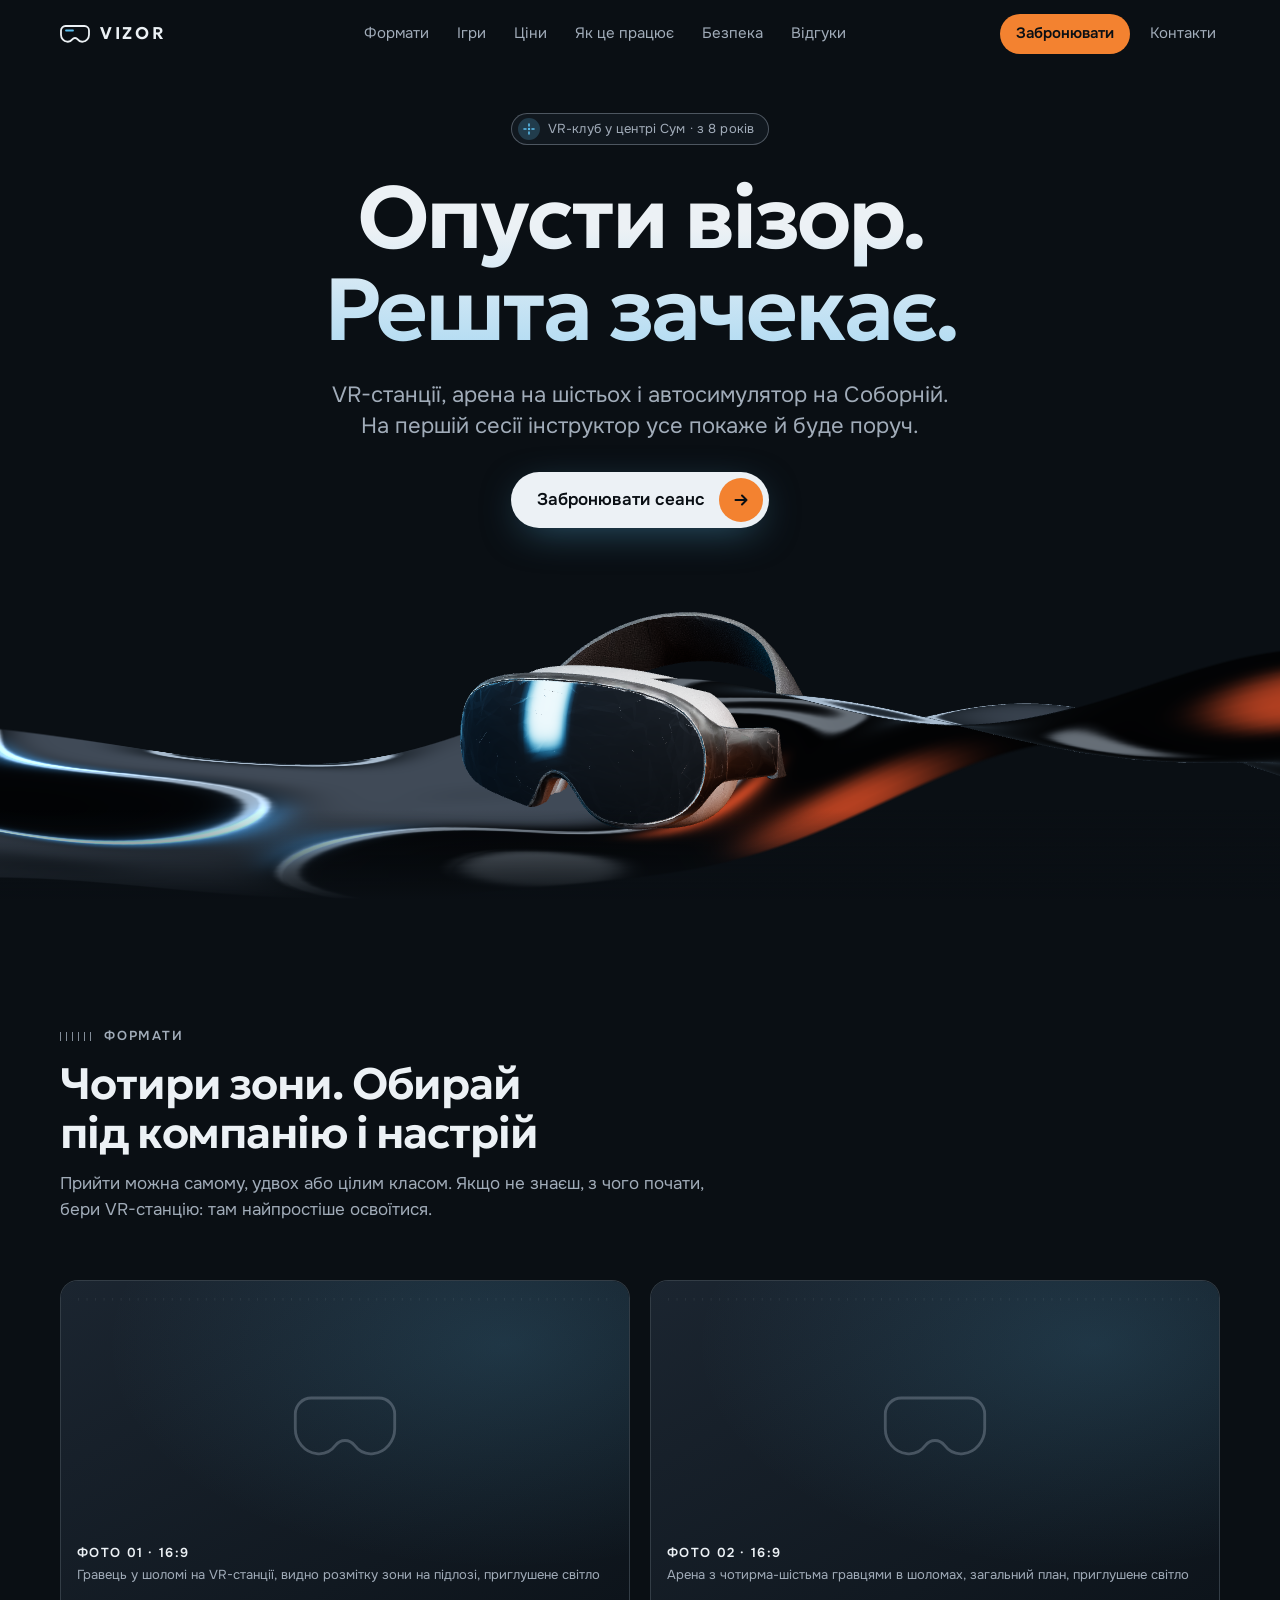
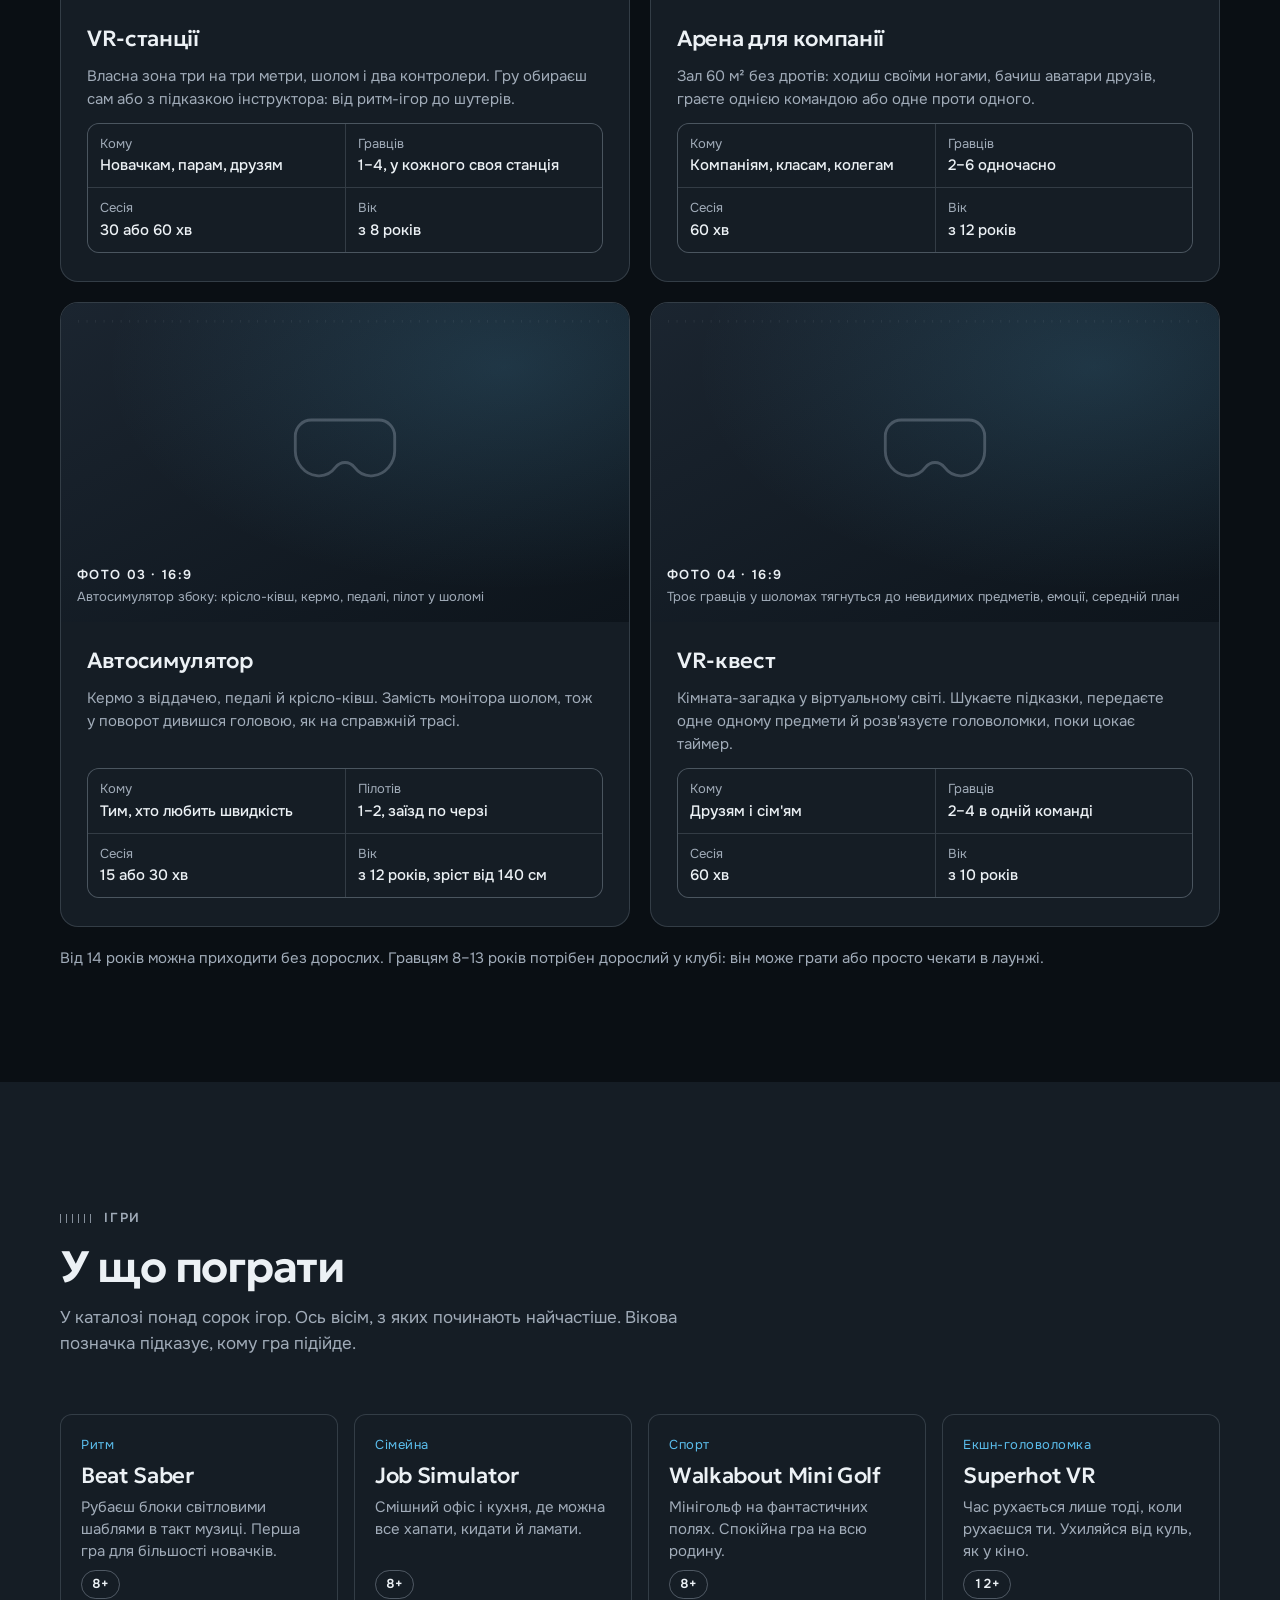
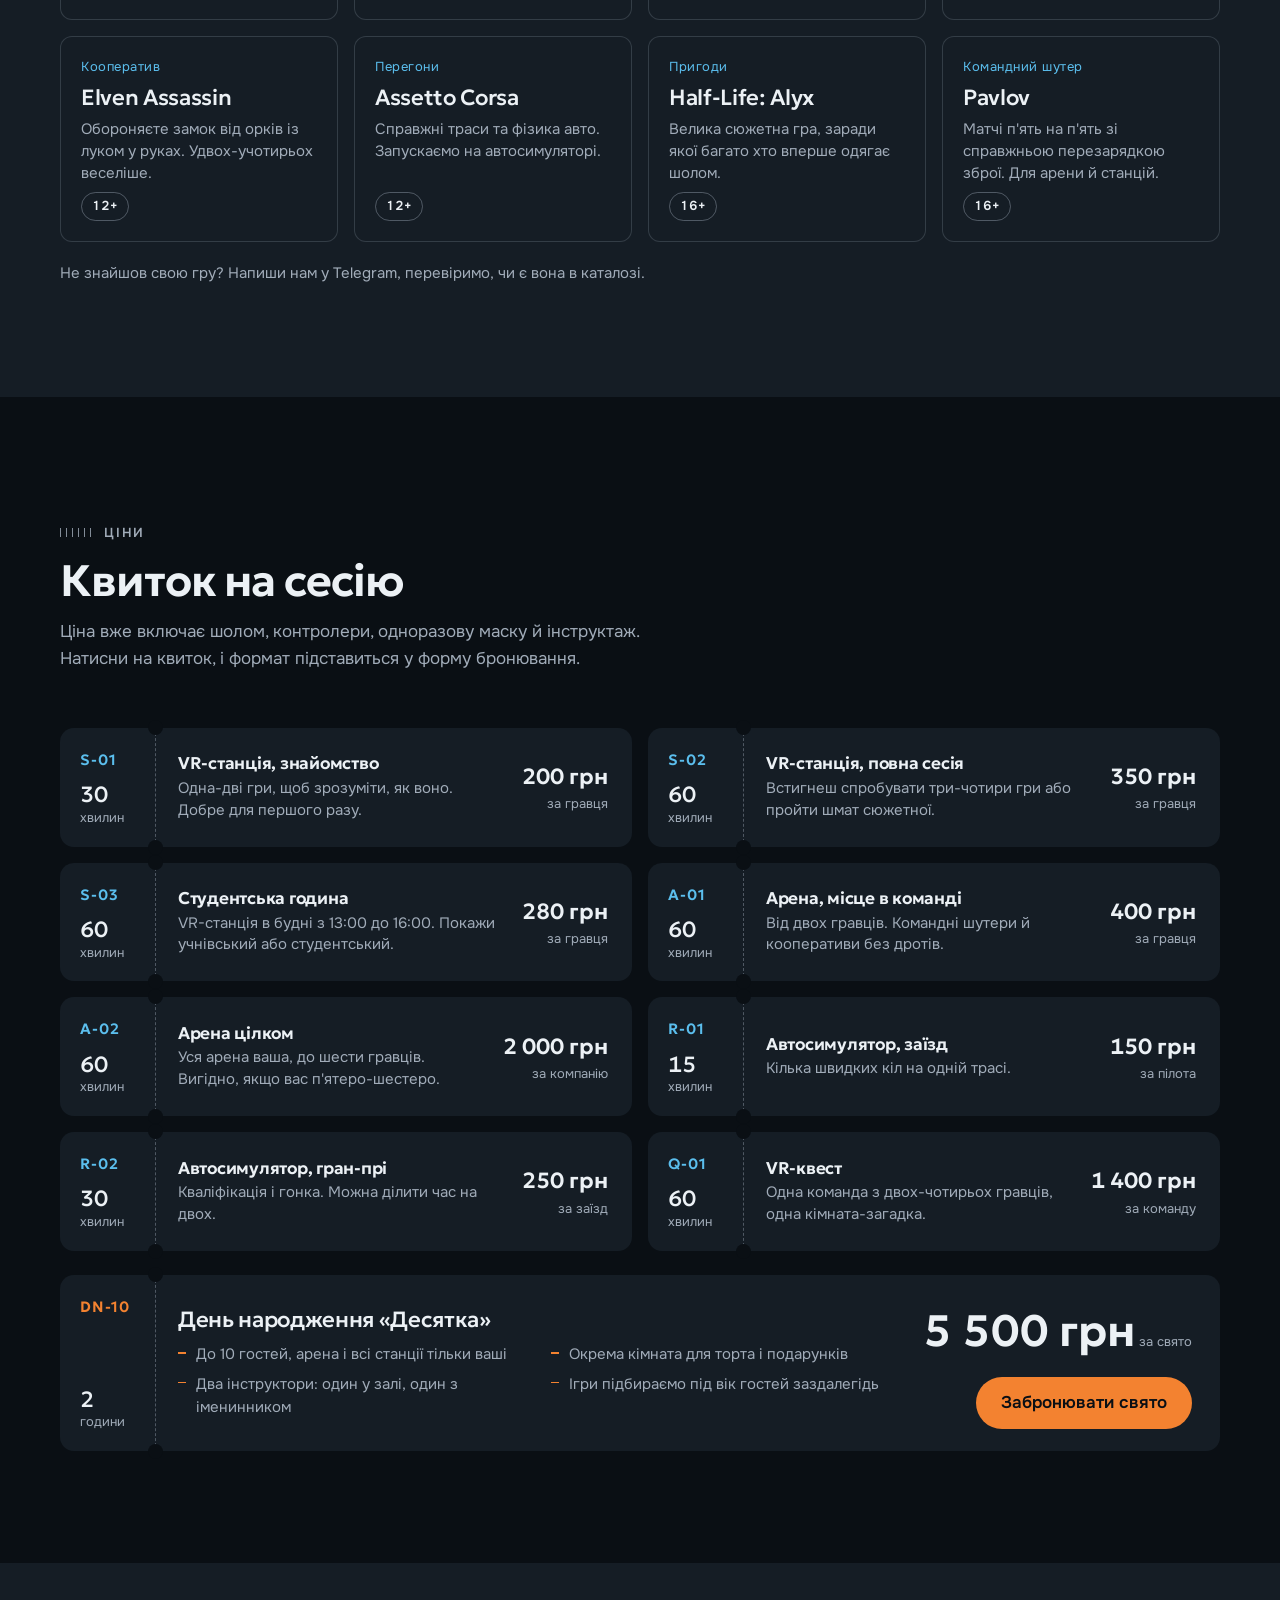
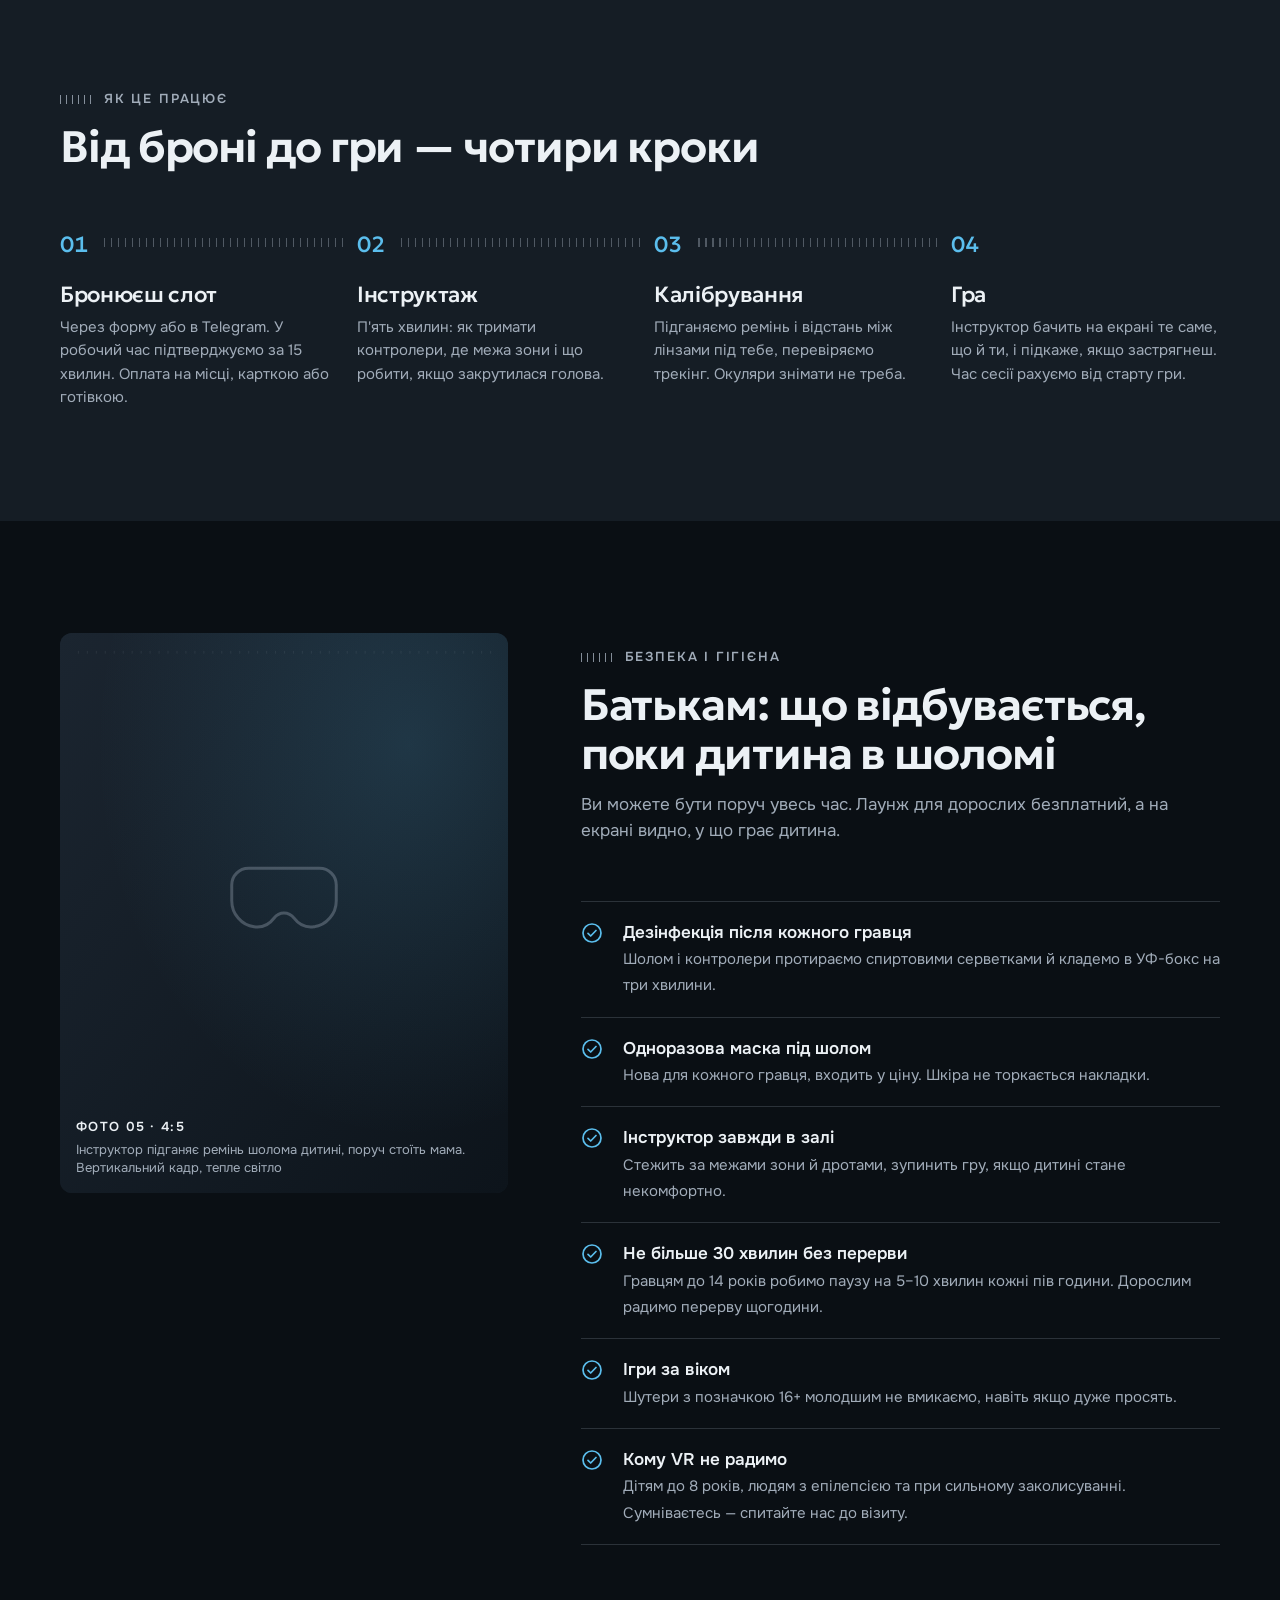
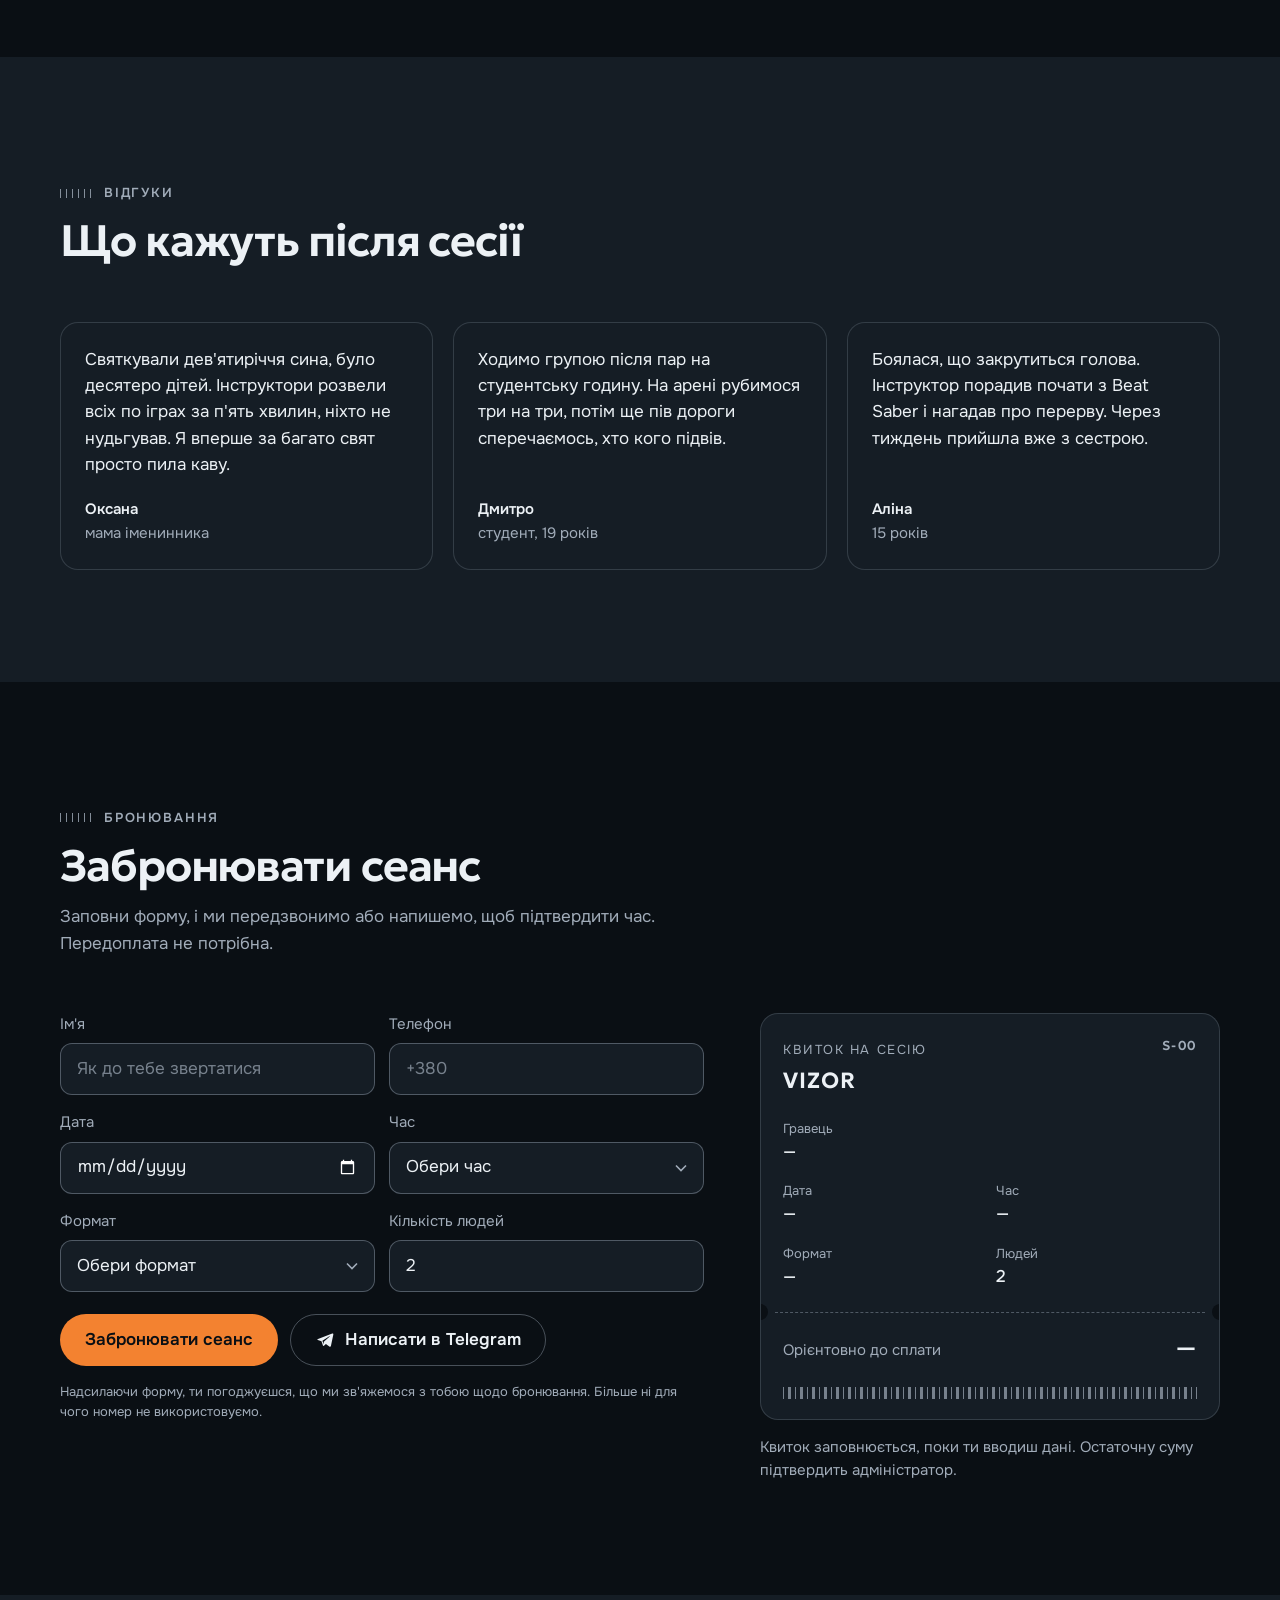
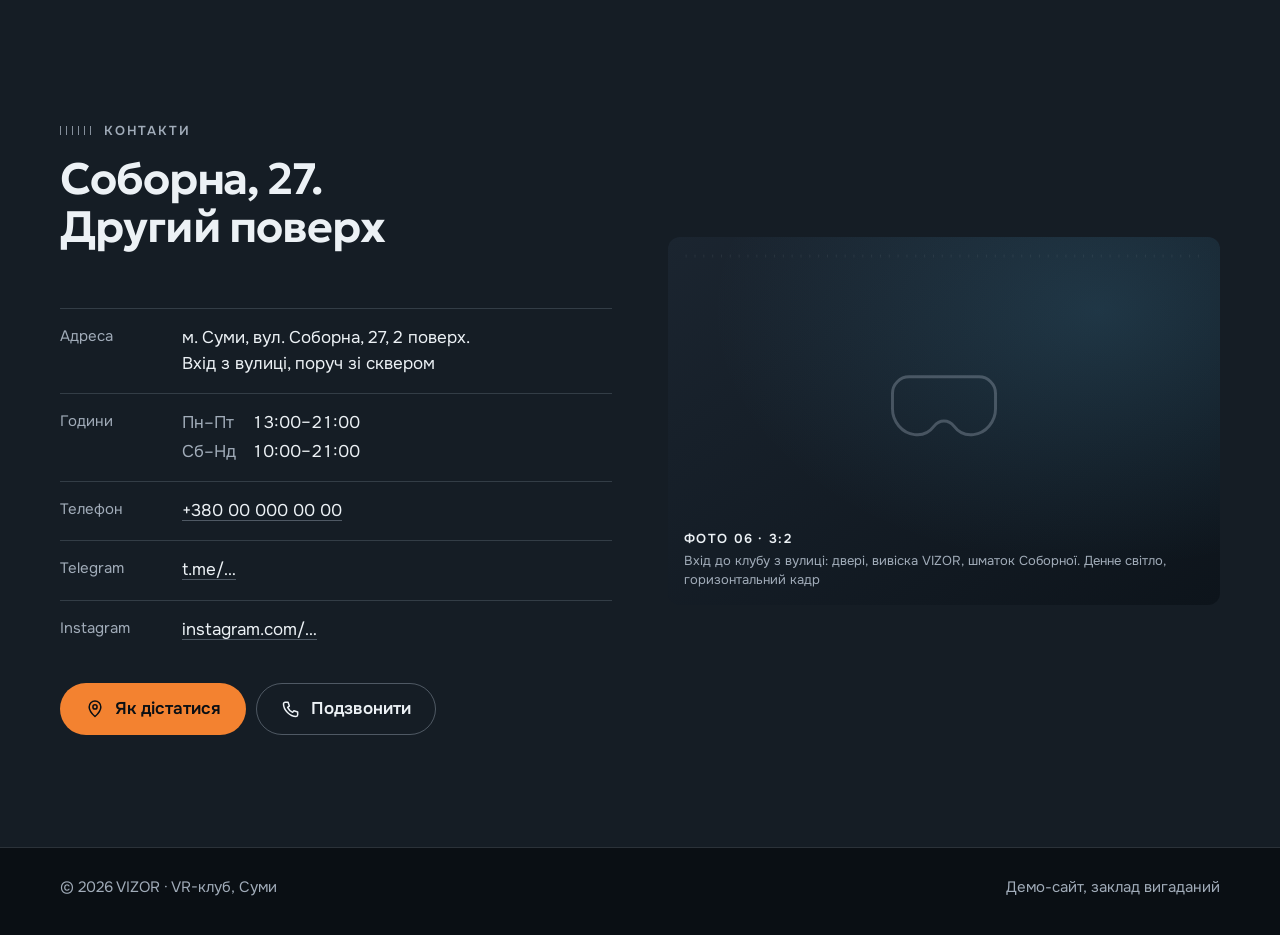
==== index.html @ 3830674b "Add VIZOR VR club demo site with 3D hero scene Single-page immersive site: three.js hero (helmet GLB" ====
<!doctype html>
<html lang="uk">
<head>
<meta charset="utf-8">
<meta name="viewport" content="width=device-width, initial-scale=1">
<title>VIZOR — VR-клуб у центрі Сум | Забронювати сеанс</title>
<meta name="description" content="VR-клуб VIZOR на Соборній у Сумах: VR-станції, арена на шістьох, автосимулятор і квест. Від 200 грн за сесію, інструктор поруч. Бронюйте онлайн або в Telegram.">
<meta name="theme-color" content="#0A0F14">
<!-- [уточнити] Після публікації замініть https://example.com/ на справжню адресу сайту (тут і в JSON-LD нижче) -->
<link rel="canonical" href="https://example.com/">
<meta property="og:type" content="website">
<meta property="og:locale" content="uk_UA">
<meta property="og:site_name" content="VIZOR">
<meta property="og:title" content="VIZOR — VR-клуб у центрі Сум">
<meta property="og:description" content="VR-станції, арена на шістьох, автосимулятор і квест. Перша сесія — з інструктором.">
<meta property="og:url" content="https://example.com/">
<meta property="og:image" content="https://example.com/assets/img/og-cover.jpg">
<meta property="og:image:width" content="1200">
<meta property="og:image:height" content="630">
<meta name="twitter:card" content="summary_large_image">
<link rel="icon" href="assets/img/favicon.svg" type="image/svg+xml">
<link rel="icon" href="assets/img/favicon-32.png" sizes="32x32" type="image/png">
<link rel="apple-touch-icon" href="assets/img/apple-touch-icon.png">

<link rel="preconnect" href="https://fonts.googleapis.com">
<link rel="preconnect" href="https://fonts.gstatic.com" crossorigin>
<link href="https://fonts.googleapis.com/css2?family=Geologica:wght@500;600&family=Onest:wght@400;500;600&display=swap" rel="stylesheet">
<link rel="preload" as="image" href="assets/img/helmet-poster.webp" type="image/webp" fetchpriority="high">
<link rel="stylesheet" href="styles.css">

<!-- three.js лежить локально в assets/vendor, CDN не потрібен -->
<script type="importmap">
{
  "imports": {
    "three": "./assets/vendor/three/build/three.module.min.js",
    "three/addons/": "./assets/vendor/three/addons/"
  }
}
</script>
<script>document.documentElement.classList.add('js');</script>

<script type="application/ld+json">
{
  "@context": "https://schema.org",
  "@type": "EntertainmentBusiness",
  "name": "VIZOR",
  "description": "VR-клуб у центрі Сум: VR-станції, арена, автосимулятор і квест.",
  "url": "https://example.com/",
  "image": "https://example.com/assets/img/og-cover.jpg",
  "telephone": "+380000000000",
  "priceRange": "150–5500 грн",
  "currenciesAccepted": "UAH",
  "address": {
    "@type": "PostalAddress",
    "streetAddress": "вул. Соборна, 27, 2 поверх",
    "addressLocality": "Суми",
    "addressRegion": "Сумська область",
    "postalCode": "40000",
    "addressCountry": "UA"
  },
  "openingHoursSpecification": [
    { "@type": "OpeningHoursSpecification", "dayOfWeek": ["Monday", "Tuesday", "Wednesday", "Thursday", "Friday"], "opens": "13:00", "closes": "21:00" },
    { "@type": "OpeningHoursSpecification", "dayOfWeek": ["Saturday", "Sunday"], "opens": "10:00", "closes": "21:00" }
  ],
  "sameAs": ["https://t.me/", "https://instagram.com/"]
}
</script>
</head>
<body>
<a class="skip" href="#main">До змісту</a>

<header class="nav" id="nav">
  <div class="wrap nav__in">
    <a class="logo" href="#top" aria-label="VIZOR — на початок сторінки">
      <svg viewBox="0 0 30 18" fill="none" aria-hidden="true"><path d="M5.5 1h19A4.5 4.5 0 0 1 29 5.5v4.2c0 3.5-2.6 6.6-6 7-2.3.3-4.1-.7-5.3-2.3-.7-.9-1.5-1.4-2.7-1.4s-2 .5-2.7 1.4c-1.2 1.6-3 2.6-5.3 2.3-3.4-.4-6-3.5-6-7V5.5A4.5 4.5 0 0 1 5.5 1Z" stroke="currentColor" stroke-width="1.8"/><path d="M6 5.5h7" stroke="#5BBEED" stroke-width="1.8" stroke-linecap="round"/></svg>
      VIZOR
    </a>
    <nav class="nav__links" id="nav-links" aria-label="Основна навігація">
      <a href="#formats">Формати</a>
      <a href="#games">Ігри</a>
      <a href="#prices">Ціни</a>
      <a href="#how">Як це працює</a>
      <a href="#safety">Безпека</a>
      <a href="#reviews">Відгуки</a>
      <a href="#contacts" class="only-mobile">Контакти</a>
    </nav>
    <div class="nav__right">
      <a class="nav__cta" href="#booking">Забронювати</a>
      <a class="nav__contact" href="#contacts">Контакти</a>
      <button class="nav__toggle" type="button" aria-expanded="false" aria-controls="nav-links" aria-label="Відкрити меню"><span></span></button>
    </div>
  </div>
</header>

<main id="main">

<!-- ============ Перший екран ============ -->
<section class="hero" id="top" aria-labelledby="hero-title">
  <canvas class="hero__canvas" id="scene" aria-hidden="true"></canvas>
  <img class="hero__ribbon" src="assets/img/ribbon-static.webp" alt="" width="3200" height="660" decoding="async">
  <img class="hero__poster" id="poster" src="assets/img/helmet-poster.webp" width="900" height="900" fetchpriority="high" decoding="async"
       alt="VR-шолом із темним скляним візором, алюмінієвою рамою і тканинним ременем">
  <p class="sr-only">Декоративна сцена: VR-шолом повільно погойдується над хвилястою металевою стрічкою.</p>

  <div class="hero__content">
    <p class="pill">
      <span class="pill__ico" aria-hidden="true"><svg viewBox="0 0 12 12" fill="none" stroke="currentColor" stroke-width="1.6" stroke-linecap="round"><path d="M6 1v2M6 9v2M1 6h2M9 6h2"/><circle cx="6" cy="6" r="1.2" fill="currentColor" stroke="none"/></svg></span>
      VR-клуб у центрі Сум · з 8 років
    </p>
    <h1 id="hero-title"><span class="sr-only">VIZOR — VR-клуб у Сумах. </span><span>Опусти візор.</span><span>Решта зачекає.</span></h1>
    <p class="hero__sub">VR-станції, арена на шістьох і автосимулятор на Соборній. На першій сесії інструктор усе покаже й буде поруч.</p>
    <a class="btn-hero" href="#booking">
      Забронювати сеанс
      <span class="btn-hero__ico" aria-hidden="true"><svg viewBox="0 0 18 18" fill="none" stroke="currentColor" stroke-width="2" stroke-linecap="round" stroke-linejoin="round"><path d="M3.5 9h11M10 4.5 14.5 9 10 13.5"/></svg></span>
    </a>
  </div>
</section>

<!-- ============ Формати ============ -->
<section class="section" id="formats" aria-labelledby="formats-title">
  <div class="wrap">
    <header class="head reveal">
      <p class="eyebrow">Формати</p>
      <h2 id="formats-title">Чотири зони. Обирай під компанію і настрій</h2>
      <p>Прийти можна самому, удвох або цілим класом. Якщо не знаєш, з чого почати, бери VR-станцію: там найпростіше освоїтися.</p>
    </header>
    <div class="formats">
      <article class="format reveal">
        <!-- ФОТО: замініть src на assets/img/photos/stations.webp і приберіть figcaption (див. PHOTOS.md) -->
        <figure class="ph"><img src="assets/img/ph-16x9.svg" width="1600" height="900" loading="lazy" alt="Заглушка фото: гравець у шоломі на VR-станції"><figcaption><b>Фото 01 · 16:9</b>Гравець у шоломі на VR-станції, видно розмітку зони на підлозі, приглушене світло</figcaption></figure>
        <div class="format__body">
          <h3>VR-станції</h3>
          <p>Власна зона три на три метри, шолом і два контролери. Гру обираєш сам або з підказкою інструктора: від ритм-ігор до шутерів.</p>
          <dl class="specs">
            <div><dt>Кому</dt><dd>Новачкам, парам, друзям</dd></div>
            <div><dt>Гравців</dt><dd>1–4, у кожного своя станція</dd></div>
            <div><dt>Сесія</dt><dd>30 або 60 хв</dd></div>
            <div><dt>Вік</dt><dd>з 8 років</dd></div>
          </dl>
        </div>
      </article>
      <article class="format reveal">
        <figure class="ph"><img src="assets/img/ph-16x9.svg" width="1600" height="900" loading="lazy" alt="Заглушка фото: команда гравців на арені"><figcaption><b>Фото 02 · 16:9</b>Арена з чотирма-шістьма гравцями в шоломах, загальний план, приглушене світло</figcaption></figure>
        <div class="format__body">
          <h3>Арена для компанії</h3>
          <p>Зал 60 м² без дротів: ходиш своїми ногами, бачиш аватари друзів, граєте однією командою або одне проти одного.</p>
          <dl class="specs">
            <div><dt>Кому</dt><dd>Компаніям, класам, колегам</dd></div>
            <div><dt>Гравців</dt><dd>2–6 одночасно</dd></div>
            <div><dt>Сесія</dt><dd>60 хв</dd></div>
            <div><dt>Вік</dt><dd>з 12 років</dd></div>
          </dl>
        </div>
      </article>
      <article class="format reveal">
        <figure class="ph"><img src="assets/img/ph-16x9.svg" width="1600" height="900" loading="lazy" alt="Заглушка фото: автосимулятор із кермом і кріслом"><figcaption><b>Фото 03 · 16:9</b>Автосимулятор збоку: крісло-ківш, кермо, педалі, пілот у шоломі</figcaption></figure>
        <div class="format__body">
          <h3>Автосимулятор</h3>
          <p>Кермо з віддачею, педалі й крісло-ківш. Замість монітора шолом, тож у поворот дивишся головою, як на справжній трасі.</p>
          <dl class="specs">
            <div><dt>Кому</dt><dd>Тим, хто любить швидкість</dd></div>
            <div><dt>Пілотів</dt><dd>1–2, заїзд по черзі</dd></div>
            <div><dt>Сесія</dt><dd>15 або 30 хв</dd></div>
            <div><dt>Вік</dt><dd>з 12 років, зріст від 140 см</dd></div>
          </dl>
        </div>
      </article>
      <article class="format reveal">
        <figure class="ph"><img src="assets/img/ph-16x9.svg" width="1600" height="900" loading="lazy" alt="Заглушка фото: команда проходить VR-квест"><figcaption><b>Фото 04 · 16:9</b>Троє гравців у шоломах тягнуться до невидимих предметів, емоції, середній план</figcaption></figure>
        <div class="format__body">
          <h3>VR-квест</h3>
          <p>Кімната-загадка у віртуальному світі. Шукаєте підказки, передаєте одне одному предмети й розв'язуєте головоломки, поки цокає таймер.</p>
          <dl class="specs">
            <div><dt>Кому</dt><dd>Друзям і сім'ям</dd></div>
            <div><dt>Гравців</dt><dd>2–4 в одній команді</dd></div>
            <div><dt>Сесія</dt><dd>60 хв</dd></div>
            <div><dt>Вік</dt><dd>з 10 років</dd></div>
          </dl>
        </div>
      </article>
    </div>
    <p class="note reveal">Від 14 років можна приходити без дорослих. Гравцям 8–13 років потрібен дорослий у клубі: він може грати або просто чекати в лаунжі.</p>
  </div>
</section>

<!-- ============ Ігри ============ -->
<section class="section section--band" id="games" aria-labelledby="games-title">
  <div class="wrap">
    <header class="head reveal">
      <p class="eyebrow">Ігри</p>
      <h2 id="games-title">У що пограти</h2>
      <p>У каталозі понад сорок ігор. Ось вісім, з яких починають найчастіше. Вікова позначка підказує, кому гра підійде.</p>
    </header>
    <!-- [уточнити] Залиште лише ті ігри, на які клуб має комерційну ліцензію -->
    <ul class="games">
      <li class="game reveal"><span class="game__genre">Ритм</span><h3>Beat Saber</h3><p>Рубаєш блоки світловими шаблями в такт музиці. Перша гра для більшості новачків.</p><span class="game__age">8+</span></li>
      <li class="game reveal"><span class="game__genre">Сімейна</span><h3>Job Simulator</h3><p>Смішний офіс і кухня, де можна все хапати, кидати й ламати.</p><span class="game__age">8+</span></li>
      <li class="game reveal"><span class="game__genre">Спорт</span><h3>Walkabout Mini Golf</h3><p>Мінігольф на фантастичних полях. Спокійна гра на всю родину.</p><span class="game__age">8+</span></li>
      <li class="game reveal"><span class="game__genre">Екшн-головоломка</span><h3>Superhot VR</h3><p>Час рухається лише тоді, коли рухаєшся ти. Ухиляйся від куль, як у кіно.</p><span class="game__age">12+</span></li>
      <li class="game reveal"><span class="game__genre">Кооператив</span><h3>Elven Assassin</h3><p>Обороняєте замок від орків із луком у руках. Удвох-учотирьох веселіше.</p><span class="game__age">12+</span></li>
      <li class="game reveal"><span class="game__genre">Перегони</span><h3>Assetto Corsa</h3><p>Справжні траси та фізика авто. Запускаємо на автосимуляторі.</p><span class="game__age">12+</span></li>
      <li class="game reveal"><span class="game__genre">Пригоди</span><h3>Half-Life: Alyx</h3><p>Велика сюжетна гра, заради якої багато хто вперше одягає шолом.</p><span class="game__age">16+</span></li>
      <li class="game reveal"><span class="game__genre">Командний шутер</span><h3>Pavlov</h3><p>Матчі п'ять на п'ять зі справжньою перезарядкою зброї. Для арени й станцій.</p><span class="game__age">16+</span></li>
    </ul>
    <p class="note reveal">Не знайшов свою гру? Напиши нам у Telegram, перевіримо, чи є вона в каталозі.</p>
  </div>
</section>

<!-- ============ Ціни ============ -->
<section class="section" id="prices" aria-labelledby="prices-title">
  <div class="wrap">
    <header class="head reveal">
      <p class="eyebrow">Ціни</p>
      <h2 id="prices-title">Квиток на сесію</h2>
      <p>Ціна вже включає шолом, контролери, одноразову маску й інструктаж. Натисни на квиток, і формат підставиться у форму бронювання.</p>
    </header>
    <!-- [уточнити] Усі ціни демонстраційні. Зміните ціну тут — змініть її і в PRICES у script.js -->
    <div class="tickets">
      <a class="ticket reveal" href="#booking" data-format="station30">
        <div class="ticket__stub"><span class="ticket__slot">S-01</span><span class="ticket__time"><b>30</b>хвилин</span></div>
        <div class="ticket__body"><h3>VR-станція, знайомство</h3><p>Одна-дві гри, щоб зрозуміти, як воно. Добре для першого разу.</p></div>
        <div class="ticket__price"><b>200 грн</b><span>за гравця</span></div>
      </a>
      <a class="ticket reveal" href="#booking" data-format="station60">
        <div class="ticket__stub"><span class="ticket__slot">S-02</span><span class="ticket__time"><b>60</b>хвилин</span></div>
        <div class="ticket__body"><h3>VR-станція, повна сесія</h3><p>Встигнеш спробувати три-чотири гри або пройти шмат сюжетної.</p></div>
        <div class="ticket__price"><b>350 грн</b><span>за гравця</span></div>
      </a>
      <a class="ticket reveal" href="#booking" data-format="student">
        <div class="ticket__stub"><span class="ticket__slot">S-03</span><span class="ticket__time"><b>60</b>хвилин</span></div>
        <div class="ticket__body"><h3>Студентська година</h3><p>VR-станція в будні з 13:00 до 16:00. Покажи учнівський або студентський.</p></div>
        <div class="ticket__price"><b>280 грн</b><span>за гравця</span></div>
      </a>
      <a class="ticket reveal" href="#booking" data-format="arena">
        <div class="ticket__stub"><span class="ticket__slot">A-01</span><span class="ticket__time"><b>60</b>хвилин</span></div>
        <div class="ticket__body"><h3>Арена, місце в команді</h3><p>Від двох гравців. Командні шутери й кооперативи без дротів.</p></div>
        <div class="ticket__price"><b>400 грн</b><span>за гравця</span></div>
      </a>
      <a class="ticket reveal" href="#booking" data-format="arenafull">
        <div class="ticket__stub"><span class="ticket__slot">A-02</span><span class="ticket__time"><b>60</b>хвилин</span></div>
        <div class="ticket__body"><h3>Арена цілком</h3><p>Уся арена ваша, до шести гравців. Вигідно, якщо вас п'ятеро-шестеро.</p></div>
        <div class="ticket__price"><b>2 000 грн</b><span>за компанію</span></div>
      </a>
      <a class="ticket reveal" href="#booking" data-format="sim15">
        <div class="ticket__stub"><span class="ticket__slot">R-01</span><span class="ticket__time"><b>15</b>хвилин</span></div>
        <div class="ticket__body"><h3>Автосимулятор, заїзд</h3><p>Кілька швидких кіл на одній трасі.</p></div>
        <div class="ticket__price"><b>150 грн</b><span>за пілота</span></div>
      </a>
      <a class="ticket reveal" href="#booking" data-format="sim30">
        <div class="ticket__stub"><span class="ticket__slot">R-02</span><span class="ticket__time"><b>30</b>хвилин</span></div>
        <div class="ticket__body"><h3>Автосимулятор, гран-прі</h3><p>Кваліфікація і гонка. Можна ділити час на двох.</p></div>
        <div class="ticket__price"><b>250 грн</b><span>за заїзд</span></div>
      </a>
      <a class="ticket reveal" href="#booking" data-format="quest">
        <div class="ticket__stub"><span class="ticket__slot">Q-01</span><span class="ticket__time"><b>60</b>хвилин</span></div>
        <div class="ticket__body"><h3>VR-квест</h3><p>Одна команда з двох-чотирьох гравців, одна кімната-загадка.</p></div>
        <div class="ticket__price"><b>1 400 грн</b><span>за команду</span></div>
      </a>

      <article class="ticket ticket--party reveal" aria-labelledby="party-title">
        <div class="ticket__stub"><span class="ticket__slot">DN-10</span><span class="ticket__time"><b>2</b>години</span></div>
        <div class="ticket__body">
          <h3 id="party-title">День народження «Десятка»</h3>
          <ul>
            <li>До 10 гостей, арена і всі станції тільки ваші</li>
            <li>Окрема кімната для торта і подарунків</li>
            <li>Два інструктори: один у залі, один з іменинником</li>
            <li>Ігри підбираємо під вік гостей заздалегідь</li>
          </ul>
        </div>
        <div class="ticket__price"><div><b>5 500 грн</b><span> за свято</span></div><a class="btn btn--accent" href="#booking" data-format="party">Забронювати свято</a></div>
      </article>
    </div>
  </div>
</section>

<!-- ============ Як це працює ============ -->
<section class="section section--band" id="how" aria-labelledby="how-title">
  <div class="wrap">
    <header class="head reveal">
      <p class="eyebrow">Як це працює</p>
      <h2 id="how-title">Від броні до гри — чотири кроки</h2>
    </header>
    <ol class="steps">
      <li class="step reveal"><h3>Бронюєш слот</h3><p>Через форму або в Telegram. У робочий час підтверджуємо за 15 хвилин. Оплата на місці, карткою або готівкою.</p></li>
      <li class="step reveal"><h3>Інструктаж</h3><p>П'ять хвилин: як тримати контролери, де межа зони і що робити, якщо закрутилася голова.</p></li>
      <li class="step reveal"><h3>Калібрування</h3><p>Підганяємо ремінь і відстань між лінзами під тебе, перевіряємо трекінг. Окуляри знімати не треба.</p></li>
      <li class="step reveal"><h3>Гра</h3><p>Інструктор бачить на екрані те саме, що й ти, і підкаже, якщо застрягнеш. Час сесії рахуємо від старту гри.</p></li>
    </ol>
  </div>
</section>

<!-- ============ Безпека ============ -->
<section class="section" id="safety" aria-labelledby="safety-title">
  <div class="wrap safety">
    <figure class="ph reveal"><img src="assets/img/ph-4x5.svg" width="1200" height="1500" loading="lazy" alt="Заглушка фото: інструктор допомагає дитині одягнути шолом"><figcaption><b>Фото 05 · 4:5</b>Інструктор підганяє ремінь шолома дитині, поруч стоїть мама. Вертикальний кадр, тепле світло</figcaption></figure>
    <div>
      <header class="head reveal">
        <p class="eyebrow">Безпека і гігієна</p>
        <h2 id="safety-title">Батькам: що відбувається, поки дитина в шоломі</h2>
        <p>Ви можете бути поруч увесь час. Лаунж для дорослих безплатний, а на екрані видно, у що грає дитина.</p>
      </header>
      <ul class="checks">
        <li class="reveal"><svg viewBox="0 0 22 22" fill="none" stroke="currentColor" stroke-width="1.7" stroke-linecap="round" stroke-linejoin="round" aria-hidden="true"><circle cx="11" cy="11" r="9"/><path d="m7 11.3 2.7 2.7L15 8.5"/></svg><div><b>Дезінфекція після кожного гравця</b><span>Шолом і контролери протираємо спиртовими серветками й кладемо в УФ-бокс на три хвилини.</span></div></li>
        <li class="reveal"><svg viewBox="0 0 22 22" fill="none" stroke="currentColor" stroke-width="1.7" stroke-linecap="round" stroke-linejoin="round" aria-hidden="true"><circle cx="11" cy="11" r="9"/><path d="m7 11.3 2.7 2.7L15 8.5"/></svg><div><b>Одноразова маска під шолом</b><span>Нова для кожного гравця, входить у ціну. Шкіра не торкається накладки.</span></div></li>
        <li class="reveal"><svg viewBox="0 0 22 22" fill="none" stroke="currentColor" stroke-width="1.7" stroke-linecap="round" stroke-linejoin="round" aria-hidden="true"><circle cx="11" cy="11" r="9"/><path d="m7 11.3 2.7 2.7L15 8.5"/></svg><div><b>Інструктор завжди в залі</b><span>Стежить за межами зони й дротами, зупинить гру, якщо дитині стане некомфортно.</span></div></li>
        <li class="reveal"><svg viewBox="0 0 22 22" fill="none" stroke="currentColor" stroke-width="1.7" stroke-linecap="round" stroke-linejoin="round" aria-hidden="true"><circle cx="11" cy="11" r="9"/><path d="m7 11.3 2.7 2.7L15 8.5"/></svg><div><b>Не більше 30 хвилин без перерви</b><span>Гравцям до 14 років робимо паузу на 5–10 хвилин кожні пів години. Дорослим радимо перерву щогодини.</span></div></li>
        <li class="reveal"><svg viewBox="0 0 22 22" fill="none" stroke="currentColor" stroke-width="1.7" stroke-linecap="round" stroke-linejoin="round" aria-hidden="true"><circle cx="11" cy="11" r="9"/><path d="m7 11.3 2.7 2.7L15 8.5"/></svg><div><b>Ігри за віком</b><span>Шутери з позначкою 16+ молодшим не вмикаємо, навіть якщо дуже просять.</span></div></li>
        <li class="reveal"><svg viewBox="0 0 22 22" fill="none" stroke="currentColor" stroke-width="1.7" stroke-linecap="round" stroke-linejoin="round" aria-hidden="true"><circle cx="11" cy="11" r="9"/><path d="m7 11.3 2.7 2.7L15 8.5"/></svg><div><b>Кому VR не радимо</b><span>Дітям до 8 років, людям з епілепсією та при сильному заколисуванні. Сумніваєтесь — спитайте нас до візиту.</span></div></li>
      </ul>
    </div>
  </div>
</section>

<!-- ============ Відгуки ============ -->
<section class="section section--band" id="reviews" aria-labelledby="reviews-title">
  <div class="wrap">
    <header class="head reveal">
      <p class="eyebrow">Відгуки</p>
      <h2 id="reviews-title">Що кажуть після сесії</h2>
    </header>
    <!-- [уточнити] Відгуки демонстраційні, замініть справжніми -->
    <div class="reviews">
      <figure class="review reveal"><blockquote><p>Святкували дев'ятиріччя сина, було десятеро дітей. Інструктори розвели всіх по іграх за п'ять хвилин, ніхто не нудьгував. Я вперше за багато свят просто пила каву.</p></blockquote><footer><b>Оксана</b>мама іменинника</footer></figure>
      <figure class="review reveal"><blockquote><p>Ходимо групою після пар на студентську годину. На арені рубимося три на три, потім ще пів дороги сперечаємось, хто кого підвів.</p></blockquote><footer><b>Дмитро</b>студент, 19 років</footer></figure>
      <figure class="review reveal"><blockquote><p>Боялася, що закрутиться голова. Інструктор порадив почати з Beat Saber і нагадав про перерву. Через тиждень прийшла вже з сестрою.</p></blockquote><footer><b>Аліна</b>15 років</footer></figure>
    </div>
  </div>
</section>

<!-- ============ Бронювання ============ -->
<section class="section" id="booking" aria-labelledby="booking-title">
  <div class="wrap">
    <header class="head reveal">
      <p class="eyebrow">Бронювання</p>
      <h2 id="booking-title">Забронювати сеанс</h2>
      <p>Заповни форму, і ми передзвонимо або напишемо, щоб підтвердити час. Передоплата не потрібна.</p>
    </header>
    <div class="booking">
      <!-- ФОРМА: [уточнити] замініть YOUR_FORM_ID на ідентифікатор форми з formspree.io (це не секрет, а публічна адреса).
           Поки стоїть заглушка, форма працює в демо-режимі й нічого не надсилає. -->
      <form class="form reveal" id="booking-form" action="https://formspree.io/f/YOUR_FORM_ID" method="POST" novalidate>
        <div class="field">
          <label for="f-name">Ім'я</label>
          <input id="f-name" name="name" type="text" autocomplete="given-name" required maxlength="60" placeholder="Як до тебе звертатися">
        </div>
        <div class="field">
          <label for="f-phone">Телефон</label>
          <input id="f-phone" name="phone" type="tel" autocomplete="tel" inputmode="tel" required pattern="[0-9+\(\)\s\-]{10,19}" placeholder="+380">
        </div>
        <div class="field">
          <label for="f-date">Дата</label>
          <input id="f-date" name="date" type="date" required>
        </div>
        <div class="field">
          <label for="f-time">Час</label>
          <select id="f-time" name="time" required>
            <option value="">Обери час</option>
            <option>10:00</option><option>11:00</option><option>12:00</option><option>13:00</option><option>14:00</option><option>15:00</option><option>16:00</option><option>17:00</option><option>18:00</option><option>19:00</option><option>20:00</option>
          </select>
        </div>
        <div class="field">
          <label for="f-format">Формат</label>
          <select id="f-format" name="format" required>
            <option value="">Обери формат</option>
            <option value="station30">VR-станція, 30 хв</option>
            <option value="station60">VR-станція, 60 хв</option>
            <option value="student">Студентська година</option>
            <option value="arena">Арена, місце в команді</option>
            <option value="arenafull">Арена цілком</option>
            <option value="sim15">Автосимулятор, 15 хв</option>
            <option value="sim30">Автосимулятор, 30 хв</option>
            <option value="quest">VR-квест</option>
            <option value="party">День народження «Десятка»</option>
          </select>
        </div>
        <div class="field">
          <label for="f-people">Кількість людей</label>
          <input id="f-people" name="people" type="number" inputmode="numeric" min="1" max="10" value="2" required>
        </div>
        <div class="hp" aria-hidden="true"><label>Не заповнюйте це поле <input type="text" name="_gotcha" tabindex="-1" autocomplete="off"></label></div>
        <p class="form__status" id="form-status" role="status" aria-live="polite" hidden></p>
        <div class="form__actions">
          <button class="btn btn--accent" type="submit">Забронювати сеанс</button>
          <!-- [уточнити] Telegram: замініть https://t.me/ на посилання клубу, наприклад https://t.me/vizor_sumy -->
          <a class="btn btn--ghost" href="https://t.me/" target="_blank" rel="noopener">
            <svg viewBox="0 0 24 24" fill="currentColor" aria-hidden="true"><path d="M20.7 4.2 3.6 10.8c-.900.3-.900 1.1-.200 1.3l4.4 1.4 1.7 5.2c.2.6.800.7 1.2.300l2.4-2.3 4.5 3.3c.6.4 1.3.1 1.5-.700l2.9-13.8c.2-1-.5-1.7-1.3-1.3Zm-3 3.6-7.1 6.4-.3 3-1.4-4.3 8.3-5.3c.4-.3.8 0 .5.2Z"/></svg>
            Написати в Telegram
          </a>
        </div>
        <p class="form__hint">Надсилаючи форму, ти погоджуєшся, що ми зв'яжемося з тобою щодо бронювання. Більше ні для чого номер не використовуємо.</p>
      </form>

      <aside class="reveal" aria-label="Попередній перегляд квитка">
        <div class="pass" id="pass">
          <div class="pass__top">
            <div><span>Квиток на сесію</span><b>VIZOR</b></div>
            <span class="pass__no" id="p-no">S-00</span>
          </div>
          <dl class="pass__grid">
            <div class="wide"><dt>Гравець</dt><dd id="p-name">—</dd></div>
            <div><dt>Дата</dt><dd id="p-date">—</dd></div>
            <div><dt>Час</dt><dd id="p-time">—</dd></div>
            <div><dt>Формат</dt><dd id="p-format">—</dd></div>
            <div><dt>Людей</dt><dd id="p-people">2</dd></div>
          </dl>
          <div class="pass__cut"></div>
          <div class="pass__sum"><span>Орієнтовно до сплати</span><b id="p-sum">—</b></div>
          <div class="pass__ticks" aria-hidden="true"></div>
        </div>
        <p class="aside-note">Квиток заповнюється, поки ти вводиш дані. Остаточну суму підтвердить адміністратор.</p>
      </aside>
    </div>
  </div>
</section>

<!-- ============ Контакти ============ -->
<section class="section section--band" id="contacts" aria-labelledby="contacts-title">
  <div class="wrap contacts">
    <div>
      <header class="head reveal">
        <p class="eyebrow">Контакти</p>
        <h2 id="contacts-title">Соборна, 27. Другий поверх</h2>
      </header>
      <dl class="clist reveal">
        <!-- [уточнити] Адреса вигадана -->
        <div><dt>Адреса</dt><dd>м. Суми, вул. Соборна, 27, 2 поверх.<br>Вхід з вулиці, поруч зі сквером</dd></div>
        <div><dt>Години</dt><dd class="hours"><span>Пн–Пт</span><span>13:00–21:00</span><span>Сб–Нд</span><span>10:00–21:00</span></dd></div>
        <!-- [уточнити] Телефон: замініть номер у href (tel:+380…) і в тексті -->
        <div><dt>Телефон</dt><dd><a href="tel:+380000000000">+380 00 000 00 00</a></dd></div>
        <!-- [уточнити] Telegram: замініть https://t.me/ і підпис -->
        <div><dt>Telegram</dt><dd><a href="https://t.me/" target="_blank" rel="noopener">t.me/…</a></dd></div>
        <!-- [уточнити] Instagram: замініть https://instagram.com/ і підпис -->
        <div><dt>Instagram</dt><dd><a href="https://instagram.com/" target="_blank" rel="noopener">instagram.com/…</a></dd></div>
      </dl>
      <div class="contacts__btns reveal">
        <!-- [уточнити] Після появи точки на Google Картах вставте сюди посилання «Поділитися» -->
        <a class="btn btn--accent" href="https://www.google.com/maps/search/?api=1&amp;query=%D0%A1%D1%83%D0%BC%D0%B8%2C+%D0%B2%D1%83%D0%BB%D0%B8%D1%86%D1%8F+%D0%A1%D0%BE%D0%B1%D0%BE%D1%80%D0%BD%D0%B0%2C+27" target="_blank" rel="noopener">
          <svg viewBox="0 0 24 24" fill="none" stroke="currentColor" stroke-width="1.8" stroke-linecap="round" stroke-linejoin="round" aria-hidden="true"><path d="M12 21s7-6.2 7-11.5A7 7 0 0 0 5 9.5C5 14.8 12 21 12 21Z"/><circle cx="12" cy="9.5" r="2.5"/></svg>
          Як дістатися
        </a>
        <a class="btn btn--ghost" href="tel:+380000000000">
          <svg viewBox="0 0 24 24" fill="none" stroke="currentColor" stroke-width="1.8" stroke-linecap="round" stroke-linejoin="round" aria-hidden="true"><path d="M5 4h3.5l1.5 4.5-2 1.5a12 12 0 0 0 6 6l1.5-2 4.5 1.5V19a2 2 0 0 1-2 2C10.8 21 3 13.2 3 6a2 2 0 0 1 2-2Z"/></svg>
          Подзвонити
        </a>
      </div>
    </div>
    <figure class="ph reveal"><img src="assets/img/ph-3x2.svg" width="1500" height="1000" loading="lazy" alt="Заглушка фото: вхід до клубу з вулиці Соборної"><figcaption><b>Фото 06 · 3:2</b>Вхід до клубу з вулиці: двері, вивіска VIZOR, шматок Соборної. Денне світло, горизонтальний кадр</figcaption></figure>
  </div>
</section>

</main>

<footer class="foot">
  <div class="wrap foot__in">
    <p>© <span id="year">2026</span> VIZOR · VR-клуб, Суми</p>
    <p>Демо-сайт, заклад вигаданий</p>
  </div>
</footer>

<script src="script.js" defer></script>
</body>
</html>
---- styles.css ----
/* VIZOR — VR-клуб, Суми. Мобільна версія спочатку.
   Палітру підібрано в OKLCH (див. DESIGN.md і tools/contrast.mjs); hex потрібен, щоб ті самі
   значення читала 3D-сцена. Кольори стрічки й світла беруться лише з цих шести змінних. */
:root {
  --bg: #0A0F14;        /* oklch(0.165 0.014 250) — тоноване скло */
  --surface: #151D25;   /* oklch(0.225 0.020 250) — анодований графіт */
  --text: #ECF1F5;      /* oklch(0.955 0.008 250) */
  --muted: #A1ACB9;     /* oklch(0.740 0.022 250) */
  --accent: #F38230;    /* oklch(0.720 0.165 52)  — помаранчевий анод, головна кнопка */
  --accent-2: #5BBEED;  /* oklch(0.760 0.115 232) — крижаний блік, деталі */

  --line: color-mix(in oklab, var(--muted) 22%, transparent);
  --line-strong: color-mix(in oklab, var(--muted) 42%, transparent);
  --glass: color-mix(in oklab, var(--surface) 72%, transparent);

  --font-display: 'Geologica', 'Onest', system-ui, sans-serif;
  --font-body: 'Onest', system-ui, -apple-system, 'Segoe UI', sans-serif;

  /* Шкала з шести розмірів */
  --fs-xs: 0.8125rem;
  --fs-sm: 0.9375rem;
  --fs-base: 1.0625rem;
  --fs-lg: 1.375rem;
  --fs-xl: clamp(1.75rem, 1.2rem + 2.4vw, 2.75rem);
  --fs-hero: clamp(2.25rem, 0.9rem + 6.4vw, 5.5rem);

  --radius: 18px;
  --radius-sm: 12px;
  --wrap: 1160px;
  --gutter: 20px;
  --section: 72px;
  --nav-h: 60px;

  /* Сторона квадрата постера/шолома на першому екрані */
  --helm: min(88vw, 54svh, 640px);
}
@media (min-width: 768px) {
  :root { --gutter: 32px; --section: 112px; --nav-h: 68px; }
}

*, *::before, *::after { box-sizing: border-box; }
html { scroll-behavior: smooth; scroll-padding-top: calc(var(--nav-h) + 12px); -webkit-text-size-adjust: 100%; }
body {
  margin: 0; background: var(--bg); color: var(--text);
  font-family: var(--font-body); font-size: var(--fs-base); line-height: 1.55;
  -webkit-font-smoothing: antialiased; text-rendering: optimizeLegibility;
  overflow-x: clip;
}
img, svg, canvas { display: block; max-width: 100%; }
img { height: auto; }
h1, h2, h3, p, ul, ol, dl, dd, figure, blockquote { margin: 0; }
ul, ol { padding: 0; list-style: none; }
a { color: inherit; }
button, input, select, textarea { font: inherit; color: inherit; }
:focus-visible { outline: 2px solid var(--accent-2); outline-offset: 3px; border-radius: 6px; }
::selection { background: var(--accent-2); color: var(--bg); }

.sr-only {
  position: absolute; width: 1px; height: 1px; padding: 0; margin: -1px;
  overflow: hidden; clip: rect(0 0 0 0); white-space: nowrap; border: 0;
}
.skip {
  position: absolute; left: 12px; top: -60px; z-index: 100; padding: 10px 16px;
  background: var(--text); color: var(--bg); border-radius: 999px; font-size: var(--fs-sm); font-weight: 600;
  text-decoration: none; transition: top .15s;
}
.skip:focus { top: 12px; }
.wrap { width: min(100% - 2 * var(--gutter), var(--wrap)); margin-inline: auto; }

/* ---------- Навігація ---------- */
.nav {
  position: fixed; inset: 0 0 auto 0; z-index: 50; height: var(--nav-h);
  border-bottom: 1px solid transparent;
  transition: background-color .25s, border-color .25s;
}
.nav.is-stuck, .nav.is-open {
  background: color-mix(in oklab, var(--bg) 82%, transparent);
  -webkit-backdrop-filter: blur(16px) saturate(1.3); backdrop-filter: blur(16px) saturate(1.3);
  border-bottom-color: var(--line);
}
.nav__in { height: 100%; display: flex; align-items: center; justify-content: space-between; gap: 16px; }
.logo {
  display: inline-flex; align-items: center; gap: 10px; text-decoration: none;
  font-family: var(--font-display); font-weight: 600; font-size: var(--fs-base); letter-spacing: 0.16em;
}
.logo svg { width: 30px; height: 18px; }
.nav__links {
  display: none; position: absolute; left: 0; right: 0; top: var(--nav-h);
  background: color-mix(in oklab, var(--bg) 96%, transparent);
  border-bottom: 1px solid var(--line); padding: 8px var(--gutter) 20px;
}
.nav.is-open .nav__links { display: block; }
.nav__links a {
  display: block; padding: 13px 0; text-decoration: none; color: var(--text);
  font-size: var(--fs-base); border-bottom: 1px solid var(--line);
}
.nav__right { display: flex; align-items: center; gap: 8px; }
.nav__contact { display: none; font-size: var(--fs-sm); color: var(--muted); text-decoration: none; padding: 8px 4px; }
.nav__cta {
  display: inline-flex; align-items: center; min-height: 40px; padding: 0 16px; border-radius: 999px;
  background: var(--accent); color: var(--bg); font-size: var(--fs-sm); font-weight: 600; text-decoration: none;
  opacity: 0; visibility: hidden; transform: translateY(-4px);
  transition: opacity .25s, transform .25s, visibility .25s;
}
.nav.is-stuck .nav__cta { opacity: 1; visibility: visible; transform: none; }
.nav__toggle {
  width: 44px; height: 44px; border: 1px solid var(--line-strong); border-radius: 999px; background: transparent;
  display: grid; place-items: center; cursor: pointer;
}
.nav__toggle span, .nav__toggle span::before {
  content: ''; display: block; width: 16px; height: 1.5px; background: var(--text); transition: transform .2s;
}
.nav__toggle span { transform: translateY(-3px); }
.nav__toggle span::before { transform: translateY(6px); }
.nav.is-open .nav__toggle span { transform: rotate(45deg); }
.nav.is-open .nav__toggle span::before { transform: rotate(-90deg); }

@media (min-width: 960px) {
  .nav__toggle { display: none; }
  .nav__links {
    display: flex; position: static; background: none; border: 0; padding: 0; gap: 4px;
  }
  .nav__links a {
    padding: 8px 12px; border: 0; font-size: var(--fs-sm); color: var(--muted); border-radius: 999px;
    transition: color .2s, background-color .2s;
  }
  .nav__links a:hover { color: var(--text); background: color-mix(in oklab, var(--muted) 12%, transparent); }
  .nav__links .only-mobile { display: none; }
  .nav__contact { display: inline-block; transition: color .2s; }
  .nav__contact:hover { color: var(--text); }
  .nav__right { gap: 16px; min-width: 150px; justify-content: flex-end; }
  .logo { min-width: 150px; }
}

/* ---------- Перший екран ---------- */
.hero {
  position: relative; isolation: isolate; overflow: hidden;
  min-height: max(100svh, 620px);
  display: flex; flex-direction: column; align-items: center;
  padding: calc(var(--nav-h) + clamp(20px, 5svh, 72px)) var(--gutter) calc(var(--helm) * 0.62);
  text-align: center;
}
.hero::after { /* плавний перехід сцени в контент */
  content: ''; position: absolute; inset: auto 0 0 0; height: 90px; z-index: 3; pointer-events: none;
  background: linear-gradient(to top, var(--bg), transparent);
}
.hero__canvas, .hero__ribbon, .hero__poster { position: absolute; pointer-events: none; user-select: none; }
.hero__canvas { inset: 0; width: 100%; height: 100%; z-index: 1; opacity: 0; }
.hero__ribbon {
  z-index: 0; left: 50%; bottom: 0; height: 55%; width: auto; max-width: none;
  transform: translateX(-50%); transition: opacity .9s ease;
}
.hero__poster {
  z-index: 2; left: 50%; top: calc(100% - var(--helm) * 0.37);
  width: var(--helm); height: var(--helm); transform: translate(-50%, -50%);
  transition: opacity .5s ease;
}
.hero.is-live .hero__canvas { opacity: 1; transition: opacity .9s ease; }
.hero.is-live .hero__ribbon { opacity: 0; }
.hero.has-helmet .hero__poster { opacity: 0; }
.hero.is-static .hero__canvas { display: none; }

.hero__content { position: relative; z-index: 4; display: flex; flex-direction: column; align-items: center; max-width: 880px; }
.pill {
  display: inline-flex; align-items: center; gap: 8px; min-height: 32px; padding: 4px 14px 4px 6px;
  border: 1px solid var(--line-strong); border-radius: 999px; background: var(--glass);
  font-size: var(--fs-xs); color: var(--muted); letter-spacing: 0.01em;
}
.pill__ico { width: 22px; height: 22px; border-radius: 50%; display: grid; place-items: center; background: color-mix(in oklab, var(--accent-2) 22%, transparent); color: var(--accent-2); }
.pill__ico svg { width: 12px; height: 12px; }
.hero h1 {
  margin-top: clamp(18px, 3svh, 28px);
  font-family: var(--font-display); font-weight: 600; font-size: var(--fs-hero);
  line-height: 1.04; letter-spacing: -0.035em; text-wrap: balance;
  background: linear-gradient(180deg, var(--text) 30%, color-mix(in oklab, var(--accent-2) 48%, var(--text)) 100%);
  -webkit-background-clip: text; background-clip: text; color: transparent;
  padding-bottom: 0.08em;
}
.hero h1 span { display: block; }
.hero__sub { margin-top: clamp(12px, 2svh, 20px); max-width: 34em; color: var(--muted); font-size: var(--fs-base); text-wrap: balance; }
.btn-hero {
  margin-top: clamp(20px, 3.4svh, 34px);
  display: inline-flex; align-items: center; gap: 14px; min-height: 56px; padding: 6px 6px 6px 26px;
  border-radius: 999px; background: var(--text); color: var(--bg); text-decoration: none;
  font-weight: 600; font-size: var(--fs-base);
  box-shadow: 0 10px 40px -12px color-mix(in oklab, var(--accent-2) 50%, transparent);
  transition: transform .2s ease, box-shadow .2s ease;
}
.btn-hero__ico {
  width: 44px; height: 44px; border-radius: 50%; background: var(--accent); color: var(--bg);
  display: grid; place-items: center; transition: transform .25s ease;
}
.btn-hero__ico svg { width: 18px; height: 18px; }
.btn-hero:hover { transform: translateY(-2px); }
.btn-hero:hover .btn-hero__ico { transform: translateX(3px); }
@media (min-width: 768px) {
  .hero__sub { font-size: var(--fs-lg); line-height: 1.4; }
}

/* ---------- Секції ---------- */
.section { padding-block: var(--section); position: relative; }
.section--band { background: var(--surface); --notch: var(--surface); --card: var(--bg); }
.section { --notch: var(--bg); --card: var(--surface); }
.head { max-width: 720px; margin-bottom: clamp(28px, 5vw, 56px); }
.eyebrow {
  display: inline-flex; align-items: center; gap: 10px; margin-bottom: 14px;
  font-size: var(--fs-xs); font-weight: 600; letter-spacing: 0.14em; text-transform: uppercase; color: var(--accent-2);
}
.eyebrow::before { /* шкала трекінгу */
  content: ''; width: 34px; height: 9px;
  background: repeating-linear-gradient(90deg, currentColor 0 1.5px, transparent 1.5px 6px);
  opacity: .8;
}
h2 {
  font-family: var(--font-display); font-weight: 600; font-size: var(--fs-xl);
  line-height: 1.1; letter-spacing: -0.025em; text-wrap: balance;
}
.head p { margin-top: 14px; color: var(--muted); max-width: 38em; }
h3 { font-family: var(--font-display); font-weight: 500; font-size: var(--fs-lg); line-height: 1.2; letter-spacing: -0.015em; }

.btn {
  display: inline-flex; align-items: center; justify-content: center; gap: 10px;
  min-height: 52px; padding: 0 24px; border-radius: 999px; border: 1px solid transparent;
  font-weight: 600; font-size: var(--fs-base); text-decoration: none; cursor: pointer;
  transition: transform .2s ease, background-color .2s, border-color .2s, opacity .2s;
}
.btn svg { width: 20px; height: 20px; flex: none; }
.btn:hover { transform: translateY(-2px); }
.btn--accent { background: var(--accent); color: var(--bg); }
.btn--ghost { background: transparent; color: var(--text); border-color: var(--line-strong); }
.btn--ghost:hover { border-color: var(--text); }
.btn[disabled] { opacity: .6; cursor: progress; transform: none; }

/* Заглушки фото: замініть src на .webp, підпис-figcaption приберіть */
.ph { position: relative; overflow: hidden; border-radius: var(--radius-sm); background: var(--surface); }
.ph img { width: 100%; height: 100%; object-fit: cover; }
.ph figcaption {
  position: absolute; inset: 0; display: flex; flex-direction: column; justify-content: flex-end; gap: 4px;
  padding: 16px; font-size: var(--fs-xs); line-height: 1.4; color: var(--muted);
}
.ph figcaption b { color: var(--text); font-weight: 600; letter-spacing: 0.1em; text-transform: uppercase; }

/* ---------- Формати ---------- */
.formats { display: grid; gap: 16px; }
.format {
  display: flex; flex-direction: column; background: var(--card); border: 1px solid var(--line);
  border-radius: var(--radius); overflow: hidden; transition: border-color .25s, transform .25s;
}
.format:hover { border-color: var(--line-strong); transform: translateY(-3px); }
.format .ph { border-radius: 0; aspect-ratio: 16 / 9; }
.format__body { padding: 22px 20px 24px; display: flex; flex-direction: column; gap: 12px; flex: 1; }
.format__body > p { color: var(--muted); font-size: var(--fs-sm); }
.specs { display: grid; grid-template-columns: 1fr 1fr; gap: 1px; margin-top: auto; background: var(--line); border: 1px solid var(--line); border-radius: var(--radius-sm); overflow: hidden; }
.specs div { background: var(--card); padding: 10px 12px; }
.specs dt { font-size: var(--fs-xs); color: var(--muted); }
.specs dd { font-size: var(--fs-sm); font-weight: 500; }
@media (min-width: 768px) {
  .formats { grid-template-columns: 1fr 1fr; gap: 20px; }
  .format__body { padding: 26px 26px 28px; }
}

/* ---------- Ігри ---------- */
.games { display: grid; grid-template-columns: 1fr 1fr; gap: 12px; }
.game {
  position: relative; display: flex; flex-direction: column; gap: 8px; min-height: 172px;
  padding: 16px; background: var(--card); border: 1px solid var(--line); border-radius: var(--radius-sm);
  transition: border-color .25s, transform .25s;
}
.game:hover { border-color: var(--accent-2); transform: translateY(-3px); }
.game__genre { font-size: var(--fs-xs); color: var(--accent-2); letter-spacing: 0.04em; }
.game h3 { font-size: var(--fs-base); font-weight: 600; }
.game p { font-size: var(--fs-xs); color: var(--muted); line-height: 1.45; }
.game__age {
  margin-top: auto; align-self: flex-start; padding: 3px 10px; border-radius: 999px;
  border: 1px solid var(--line-strong); font-size: var(--fs-xs); font-weight: 600; font-variant-numeric: tabular-nums;
}
.note { margin-top: 20px; font-size: var(--fs-sm); color: var(--muted); }
@media (min-width: 768px) {
  .games { grid-template-columns: repeat(4, 1fr); gap: 16px; }
  .game { padding: 20px; min-height: 200px; }
  .game h3 { font-size: var(--fs-lg); font-weight: 500; }
  .game p { font-size: var(--fs-sm); }
}

/* ---------- Ціни: квитки на сесію (фірмова деталь) ---------- */
.tickets { display: grid; gap: 12px; }
.ticket {
  position: relative; display: grid; grid-template-columns: 78px 1fr; align-items: stretch;
  background: var(--card); border-radius: 14px; text-decoration: none; color: inherit;
  transition: transform .25s;
}
a.ticket:hover { transform: translateY(-3px); }
.ticket__stub {
  position: relative; display: flex; flex-direction: column; justify-content: space-between; gap: 10px;
  padding: 16px 12px 16px 16px; border-right: 1.5px dashed var(--line-strong);
  grid-row: 1 / span 2;
}
.ticket__stub::before, .ticket__stub::after { /* перфорація */
  content: ''; position: absolute; right: -8px; width: 15px; height: 15px; border-radius: 50%; background: var(--notch);
}
.ticket__stub::before { top: -8px; }
.ticket__stub::after { bottom: -8px; }
.ticket__slot { font-family: var(--font-display); font-weight: 600; font-size: var(--fs-sm); letter-spacing: 0.06em; color: var(--accent-2); }
.ticket__time { font-size: var(--fs-xs); color: var(--muted); font-variant-numeric: tabular-nums; line-height: 1.3; }
.ticket__time b { display: block; font-family: var(--font-display); font-size: var(--fs-lg); font-weight: 500; color: var(--text); }
.ticket__body { padding: 16px 12px 16px 18px; display: flex; flex-direction: column; justify-content: center; gap: 4px; min-width: 0; }
.ticket__body h3 { font-size: var(--fs-base); font-weight: 600; }
.ticket__body p { font-size: var(--fs-xs); color: var(--muted); line-height: 1.45; }
.ticket__price {
  grid-column: 2; padding: 0 16px 16px 18px; display: flex; align-items: baseline; gap: 8px; white-space: nowrap;
}
.ticket__body { padding-bottom: 10px; }
.ticket__price b { font-family: var(--font-display); font-weight: 600; font-size: var(--fs-lg); font-variant-numeric: tabular-nums; }
.ticket__price span { font-size: var(--fs-xs); color: var(--muted); }
.ticket--party { margin-top: 12px; grid-template-columns: 78px 1fr; }
.ticket--party .ticket__slot { color: var(--accent); }
.ticket--party .ticket__body { padding-block: 22px; gap: 10px; }
.ticket--party h3 { font-size: var(--fs-lg); font-weight: 500; }
.ticket--party ul { display: grid; gap: 6px; font-size: var(--fs-sm); color: var(--muted); }
.ticket--party li { padding-left: 18px; position: relative; }
.ticket--party li::before { content: ''; position: absolute; left: 0; top: .6em; width: 8px; height: 1.5px; background: var(--accent); }
.ticket--party .ticket__price { flex-direction: column; align-items: flex-start; padding: 0 16px 22px 18px; gap: 12px; }
.ticket--party .ticket__price b { font-size: var(--fs-xl); }
@media (min-width: 768px) {
  .tickets { grid-template-columns: 1fr 1fr; gap: 16px; }
  .ticket { grid-template-columns: 96px 1fr auto; }
  .ticket__stub { padding: 20px 14px 20px 20px; grid-row: auto; }
  .ticket__body { padding: 20px 16px 20px 22px; }
  .ticket__body p { font-size: var(--fs-sm); }
  .ticket__price { grid-column: auto; padding: 20px 24px 20px 4px; flex-direction: column; align-items: flex-end; justify-content: center; gap: 0; text-align: right; }
  .ticket--party { grid-column: 1 / -1; grid-template-columns: 96px 1fr auto; margin-top: 8px; }
  .ticket--party .ticket__price { grid-column: auto; align-items: flex-end; text-align: right; padding: 22px 28px 22px 8px; }
  .ticket--party ul { grid-template-columns: 1fr 1fr; column-gap: 24px; }
}

/* ---------- Як це працює ---------- */
.steps { display: grid; gap: 28px; counter-reset: step; }
.step { position: relative; padding-left: 62px; counter-increment: step; }
.step::before {
  content: '0' counter(step); position: absolute; left: 0; top: -2px;
  font-family: var(--font-display); font-weight: 500; font-size: var(--fs-lg); color: var(--accent-2); font-variant-numeric: tabular-nums;
}
.step::after { /* шкала */
  content: ''; position: absolute; left: 4px; top: 36px; bottom: -22px; width: 9px;
  background: repeating-linear-gradient(180deg, var(--line-strong) 0 1.5px, transparent 1.5px 7px);
}
.step:last-child::after { display: none; }
.step p { margin-top: 8px; color: var(--muted); font-size: var(--fs-sm); }
@media (min-width: 900px) {
  .steps { grid-template-columns: repeat(4, 1fr); gap: 28px; }
  .step { padding: 54px 0 0; }
  .step::before { top: 0; }
  .step::after { left: 44px; right: -14px; top: 10px; bottom: auto; width: auto; height: 9px;
    background: repeating-linear-gradient(90deg, var(--line-strong) 0 1.5px, transparent 1.5px 7px); }
}

/* ---------- Безпека ---------- */
.safety { display: grid; gap: 32px; }
.safety .ph { aspect-ratio: 4 / 5; max-height: 560px; }
.checks { display: grid; gap: 0; }
.checks li { display: grid; grid-template-columns: 28px 1fr; gap: 14px; padding: 18px 0; border-top: 1px solid var(--line); }
.checks li:last-child { border-bottom: 1px solid var(--line); }
.checks svg { width: 22px; height: 22px; color: var(--accent-2); margin-top: 2px; }
.checks b { display: block; font-weight: 600; }
.checks span { color: var(--muted); font-size: var(--fs-sm); }
@media (min-width: 900px) {
  .safety { grid-template-columns: 5fr 7fr; gap: 64px; align-items: start; }
  .safety .ph { position: sticky; top: calc(var(--nav-h) + 24px); }
}

/* ---------- Відгуки ---------- */
.reviews { display: grid; gap: 16px; }
.review { display: flex; flex-direction: column; gap: 20px; padding: 24px; background: var(--card); border: 1px solid var(--line); border-radius: var(--radius); }
.review blockquote { font-size: var(--fs-base); }
.review footer { margin-top: auto; font-size: var(--fs-sm); color: var(--muted); }
.review footer b { display: block; color: var(--text); font-weight: 600; }
@media (min-width: 900px) { .reviews { grid-template-columns: repeat(3, 1fr); gap: 20px; } }

/* ---------- Бронювання ---------- */
.booking { display: grid; gap: 28px; }
.form { display: grid; grid-template-columns: 1fr; gap: 16px 14px; }
@media (min-width: 560px) { .form { grid-template-columns: 1fr 1fr; } }
.field { display: flex; flex-direction: column; gap: 7px; min-width: 0; }
.field--full { grid-column: 1 / -1; }
.field label { font-size: var(--fs-sm); color: var(--muted); }
.field input, .field select {
  width: 100%; min-width: 0; min-height: 52px; padding: 0 16px; border-radius: var(--radius-sm);
  background: var(--card); border: 1px solid var(--line-strong); color: var(--text);
  appearance: none; -webkit-appearance: none; color-scheme: dark; transition: border-color .2s;
}
.field select {
  background-image: url("data:image/svg+xml,%3Csvg xmlns='http://www.w3.org/2000/svg' viewBox='0 0 12 8' fill='none' stroke='%23A1ACB9' stroke-width='1.6'%3E%3Cpath d='M1 1.5l5 5 5-5'/%3E%3C/svg%3E");
  background-repeat: no-repeat; background-position: right 16px center; background-size: 12px; padding-right: 40px;
}
.field input:hover, .field select:hover { border-color: var(--muted); }
.field input:focus-visible, .field select:focus-visible { outline-offset: 1px; border-radius: var(--radius-sm); border-color: var(--accent-2); }
.field input::placeholder { color: color-mix(in oklab, var(--muted) 70%, transparent); }
.form__actions { grid-column: 1 / -1; display: grid; gap: 12px; margin-top: 6px; }
.form__hint { grid-column: 1 / -1; font-size: var(--fs-xs); color: var(--muted); }
.form__status { grid-column: 1 / -1; padding: 14px 16px; border-radius: var(--radius-sm); font-size: var(--fs-sm); border: 1px solid var(--line-strong); }
.form__status[hidden] { display: none; }
.form__status.is-ok { border-color: var(--accent-2); background: color-mix(in oklab, var(--accent-2) 10%, transparent); }
.form__status.is-err { border-color: var(--accent); background: color-mix(in oklab, var(--accent) 10%, transparent); }
.hp { position: absolute; left: -9999px; }

.pass { /* квиток, що збирається з полів форми */
  background: var(--card); border-radius: var(--radius); position: relative; overflow: hidden;
  border: 1px solid var(--line);
}
.pass__top { padding: 22px 22px 20px; display: flex; justify-content: space-between; align-items: flex-start; gap: 12px; }
.pass__top span { font-size: var(--fs-xs); color: var(--muted); letter-spacing: 0.12em; text-transform: uppercase; }
.pass__top b { font-family: var(--font-display); font-size: var(--fs-lg); font-weight: 600; letter-spacing: 0.04em; display: block; margin-top: 2px; }
.pass__no { color: var(--accent-2); font-family: var(--font-display); font-weight: 600; font-size: var(--fs-sm); letter-spacing: 0.06em; font-variant-numeric: tabular-nums; }
.pass__grid { display: grid; grid-template-columns: 1fr 1fr; gap: 16px 12px; padding: 0 22px 22px; }
.pass__grid div { min-width: 0; }
.pass__grid dt { font-size: var(--fs-xs); color: var(--muted); }
.pass__grid dd { font-weight: 500; overflow-wrap: anywhere; }
.pass__grid .wide { grid-column: 1 / -1; }
.pass__cut { position: relative; border-top: 1.5px dashed var(--line-strong); margin: 0 14px; }
.pass__cut::before, .pass__cut::after { content: ''; position: absolute; top: -9px; width: 16px; height: 16px; border-radius: 50%; background: var(--notch); }
.pass__cut::before { left: -23px; }
.pass__cut::after { right: -23px; }
.pass__sum { padding: 18px 22px 22px; display: flex; justify-content: space-between; align-items: baseline; gap: 12px; }
.pass__sum span { font-size: var(--fs-sm); color: var(--muted); }
.pass__sum b { font-family: var(--font-display); font-size: var(--fs-lg); font-weight: 600; font-variant-numeric: tabular-nums; }
.pass__ticks { height: 12px; margin: 0 22px 20px; opacity: .7;
  background: repeating-linear-gradient(90deg, var(--muted) 0 1.5px, transparent 1.5px 5px, var(--muted) 5px 8px, transparent 8px 12px); }
.aside-note { margin-top: 16px; font-size: var(--fs-sm); color: var(--muted); }
@media (min-width: 900px) {
  .booking { grid-template-columns: 7fr 5fr; gap: 56px; align-items: start; }
  .form__actions { grid-template-columns: auto auto; justify-content: start; }
}

/* ---------- Контакти ---------- */
.contacts { display: grid; gap: 28px; }
.contacts .ph { aspect-ratio: 3 / 2; }
.clist { display: grid; gap: 0; }
.clist div { display: grid; grid-template-columns: 110px 1fr; gap: 12px; padding: 16px 0; border-top: 1px solid var(--line); }
.clist dt { font-size: var(--fs-sm); color: var(--muted); }
.clist dd a { text-decoration: underline; text-decoration-color: var(--line-strong); text-underline-offset: 4px; transition: text-decoration-color .2s; }
.clist dd a:hover { text-decoration-color: var(--accent-2); }
.hours { display: grid; grid-template-columns: auto 1fr; gap: 2px 16px; font-variant-numeric: tabular-nums; }
.hours span:nth-child(odd) { color: var(--muted); }
.contacts__btns { display: flex; flex-wrap: wrap; gap: 10px; margin-top: 24px; }
.contacts__btns .btn { flex: 1 1 auto; }
@media (min-width: 900px) {
  .contacts { grid-template-columns: 1fr 1fr; gap: 56px; align-items: center; }
  .contacts__btns .btn { flex: 0 0 auto; }
}

/* ---------- Підвал ---------- */
.foot { border-top: 1px solid var(--line); padding: 28px 0 36px; font-size: var(--fs-sm); color: var(--muted); }
.foot__in { display: flex; flex-wrap: wrap; gap: 10px 24px; justify-content: space-between; align-items: center; }
.foot a { text-underline-offset: 4px; }

/* ---------- Поява при прокрутці (тільки з JS і без reduced motion) ---------- */
.js .reveal { opacity: 0; transform: translateY(18px); transition: opacity .7s ease, transform .7s ease; }
.js .reveal.is-in { opacity: 1; transform: none; }

@media (prefers-reduced-motion: reduce) {
  html { scroll-behavior: auto; }
  *, *::before, *::after { animation: none !important; transition: none !important; }
  .js .reveal { opacity: 1; transform: none; }
  .hero__canvas { display: none; }
}
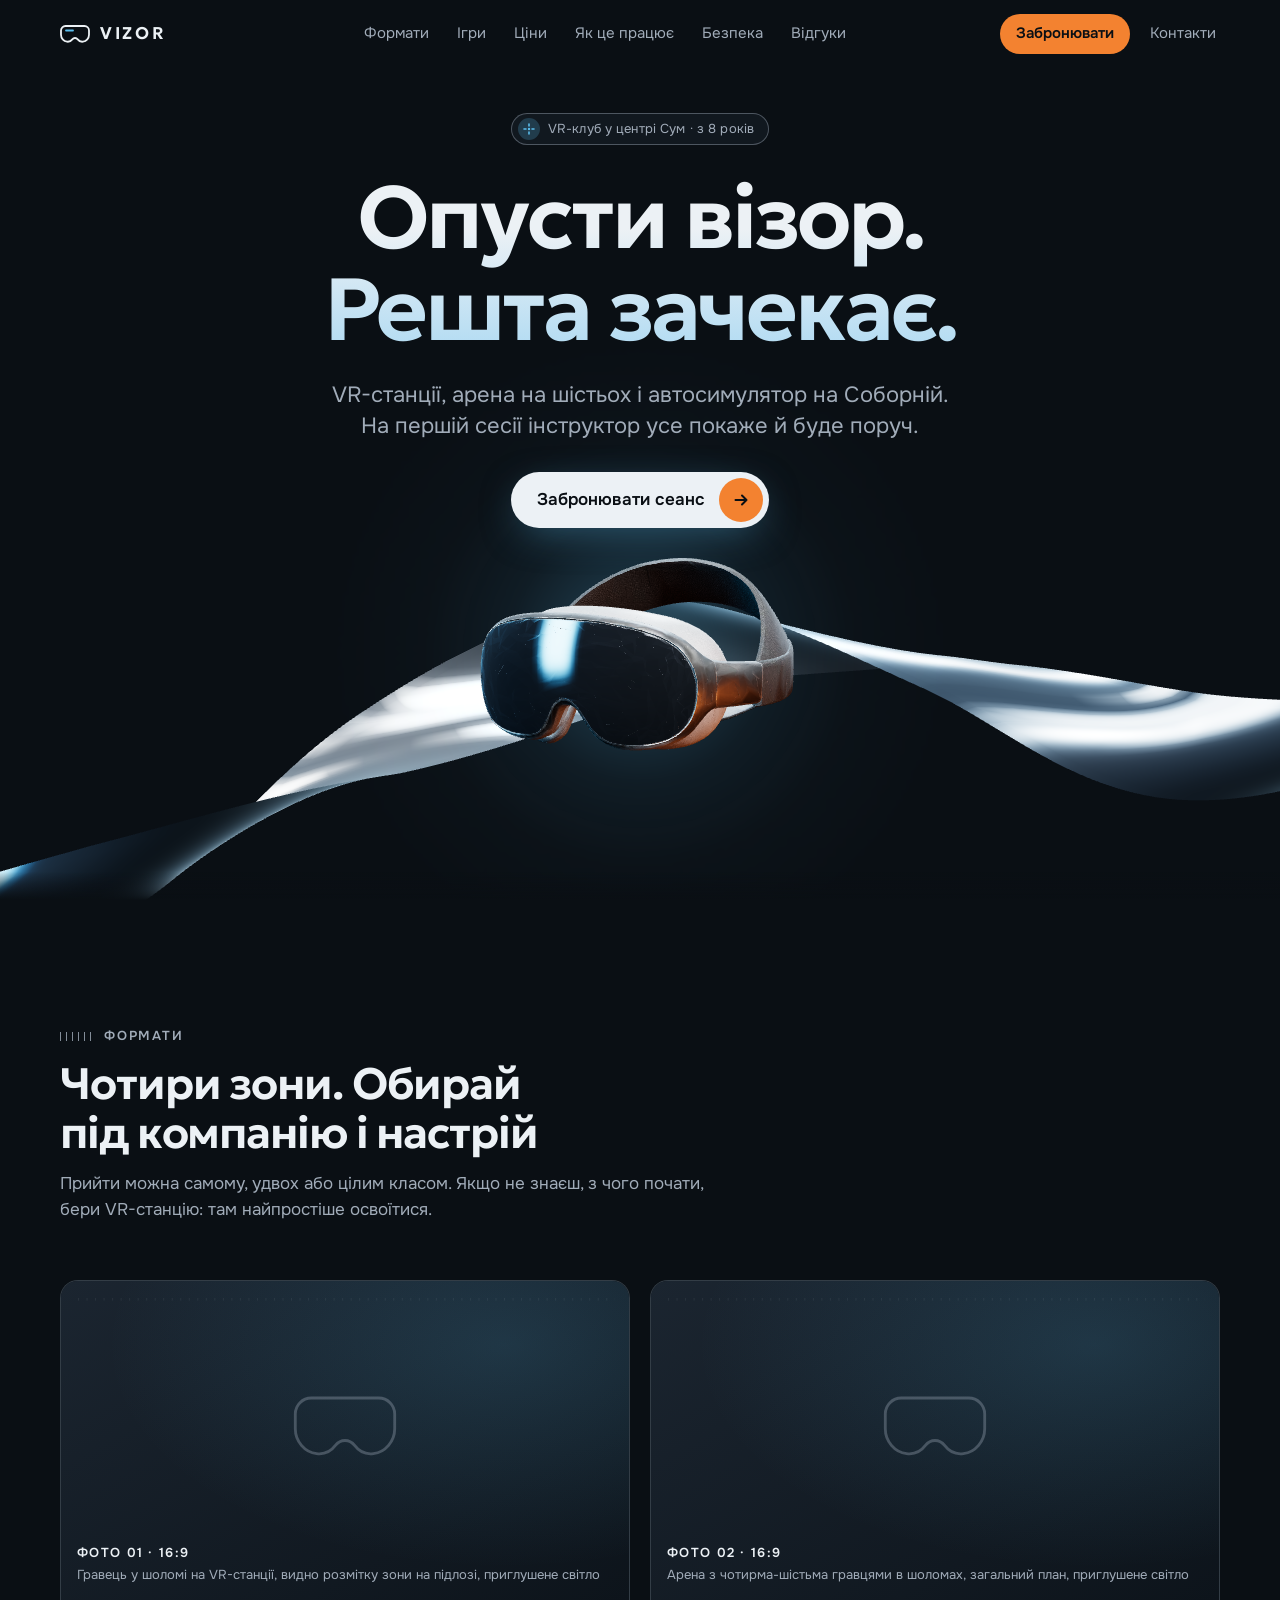
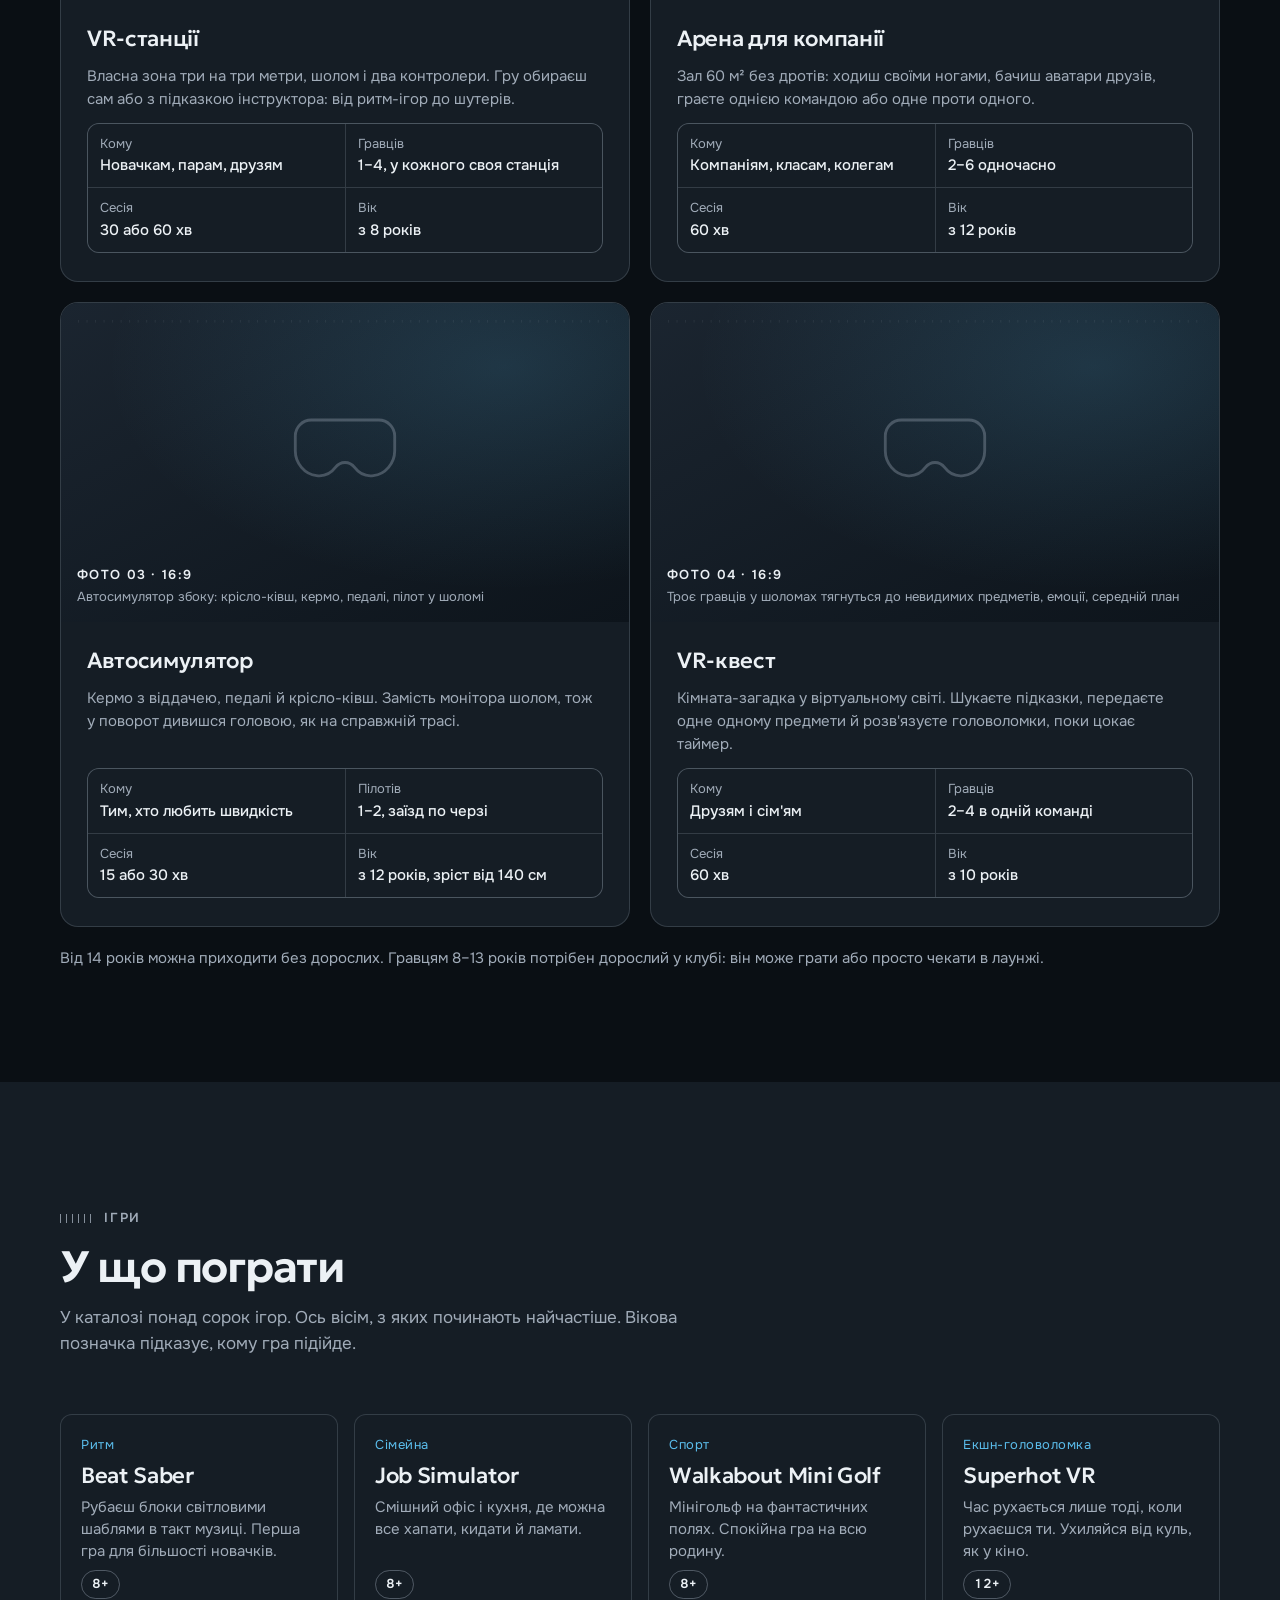
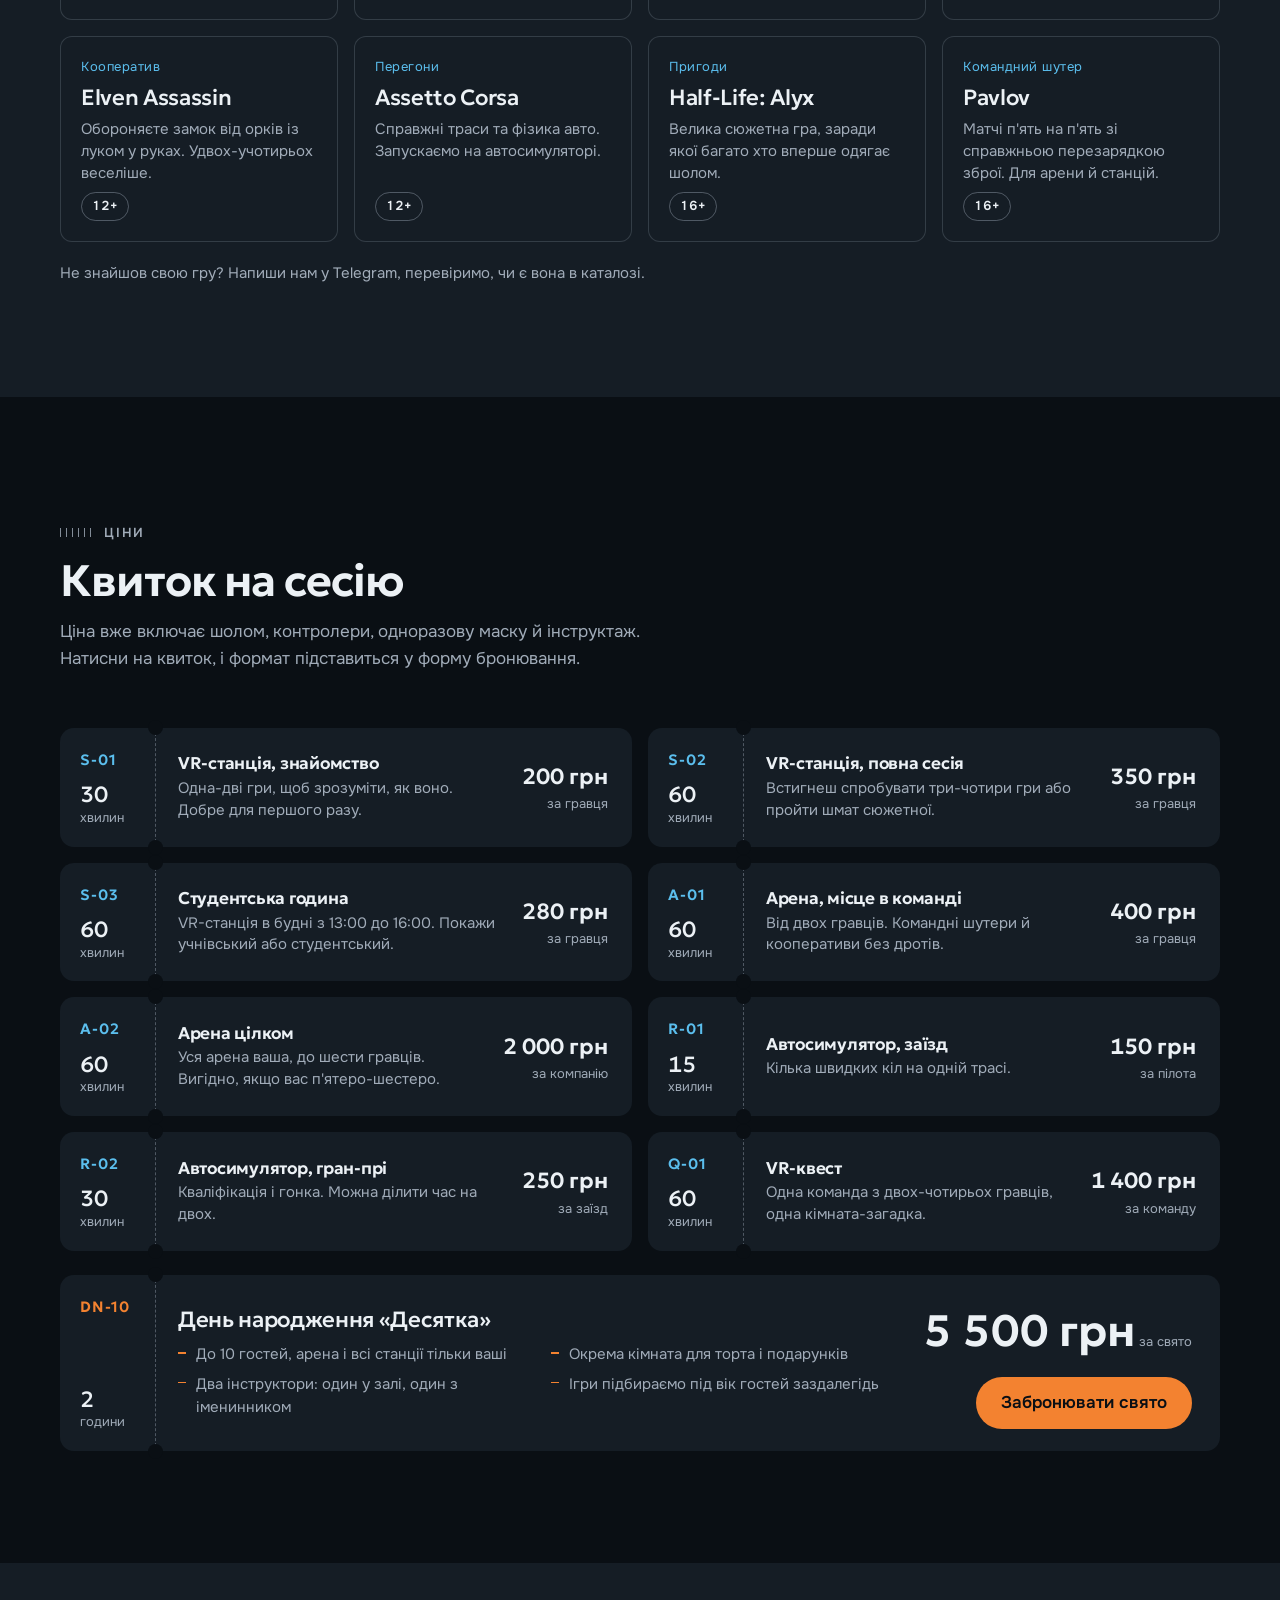
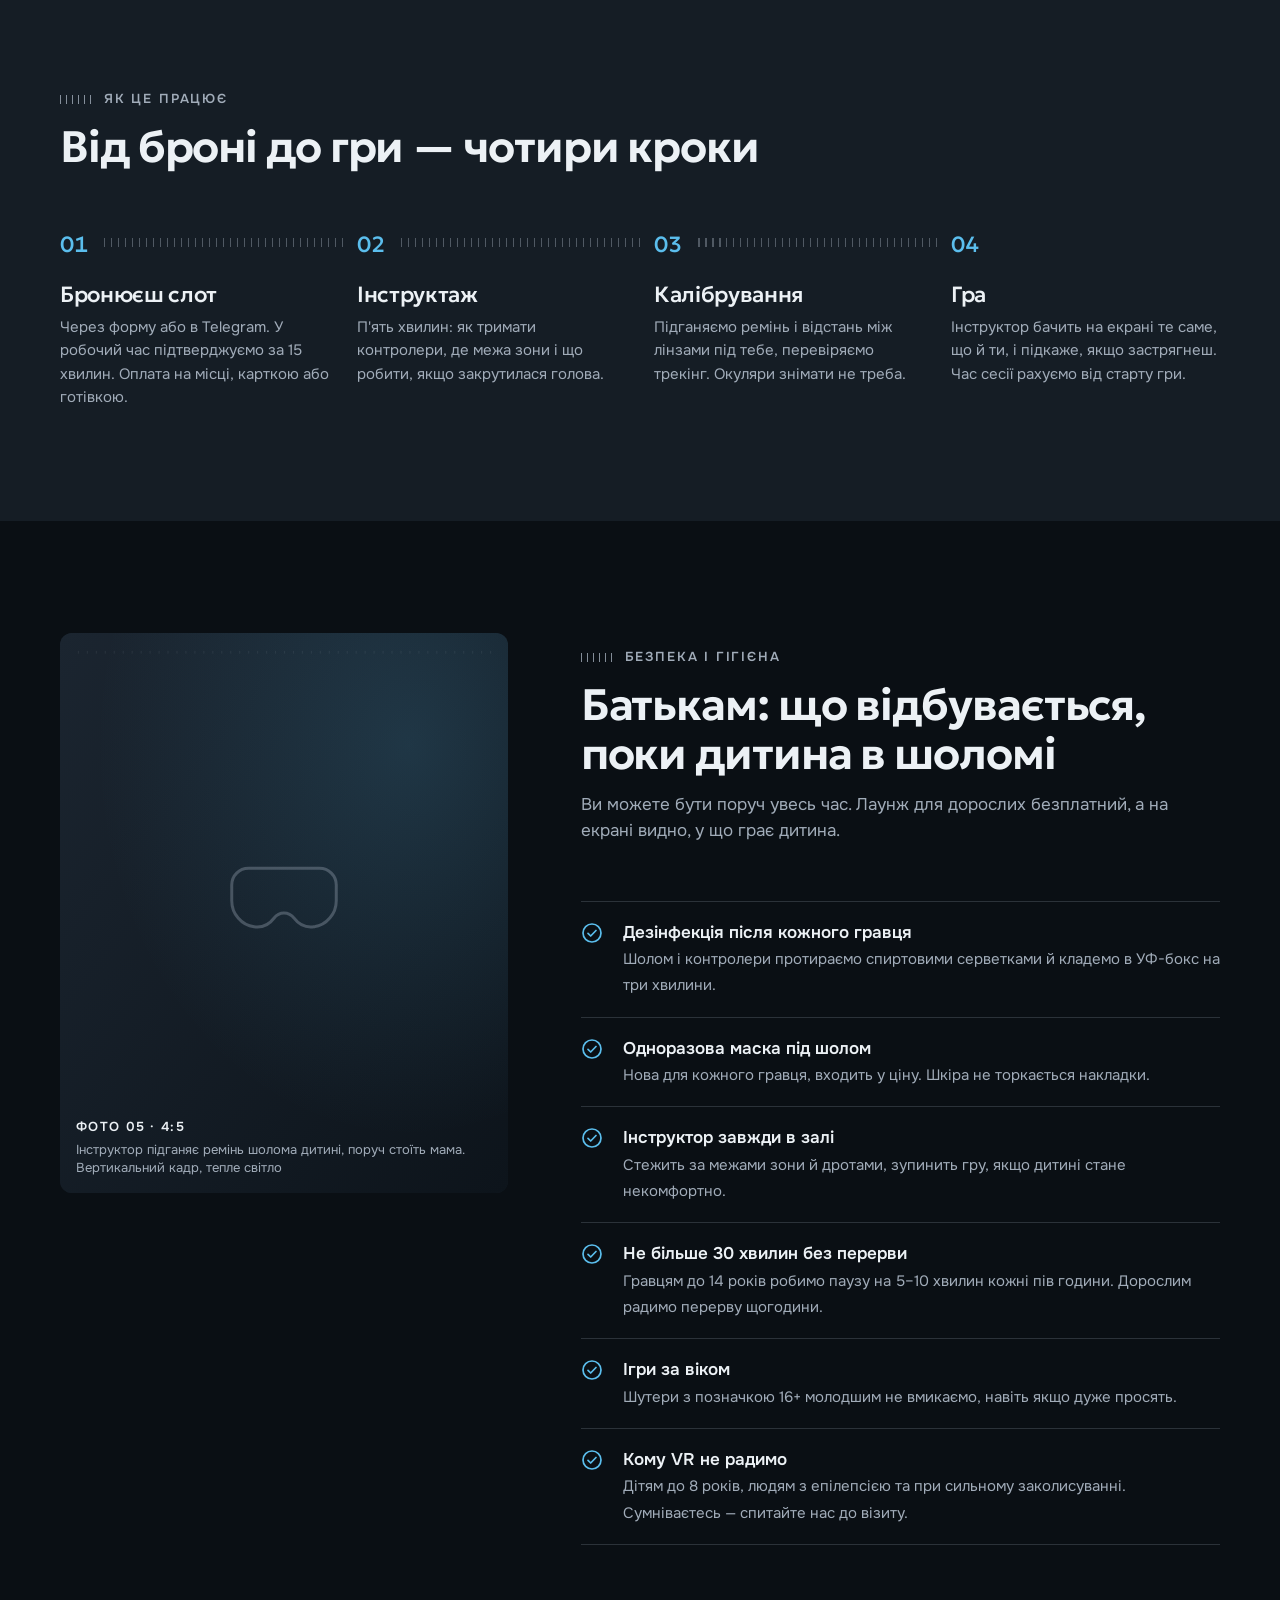
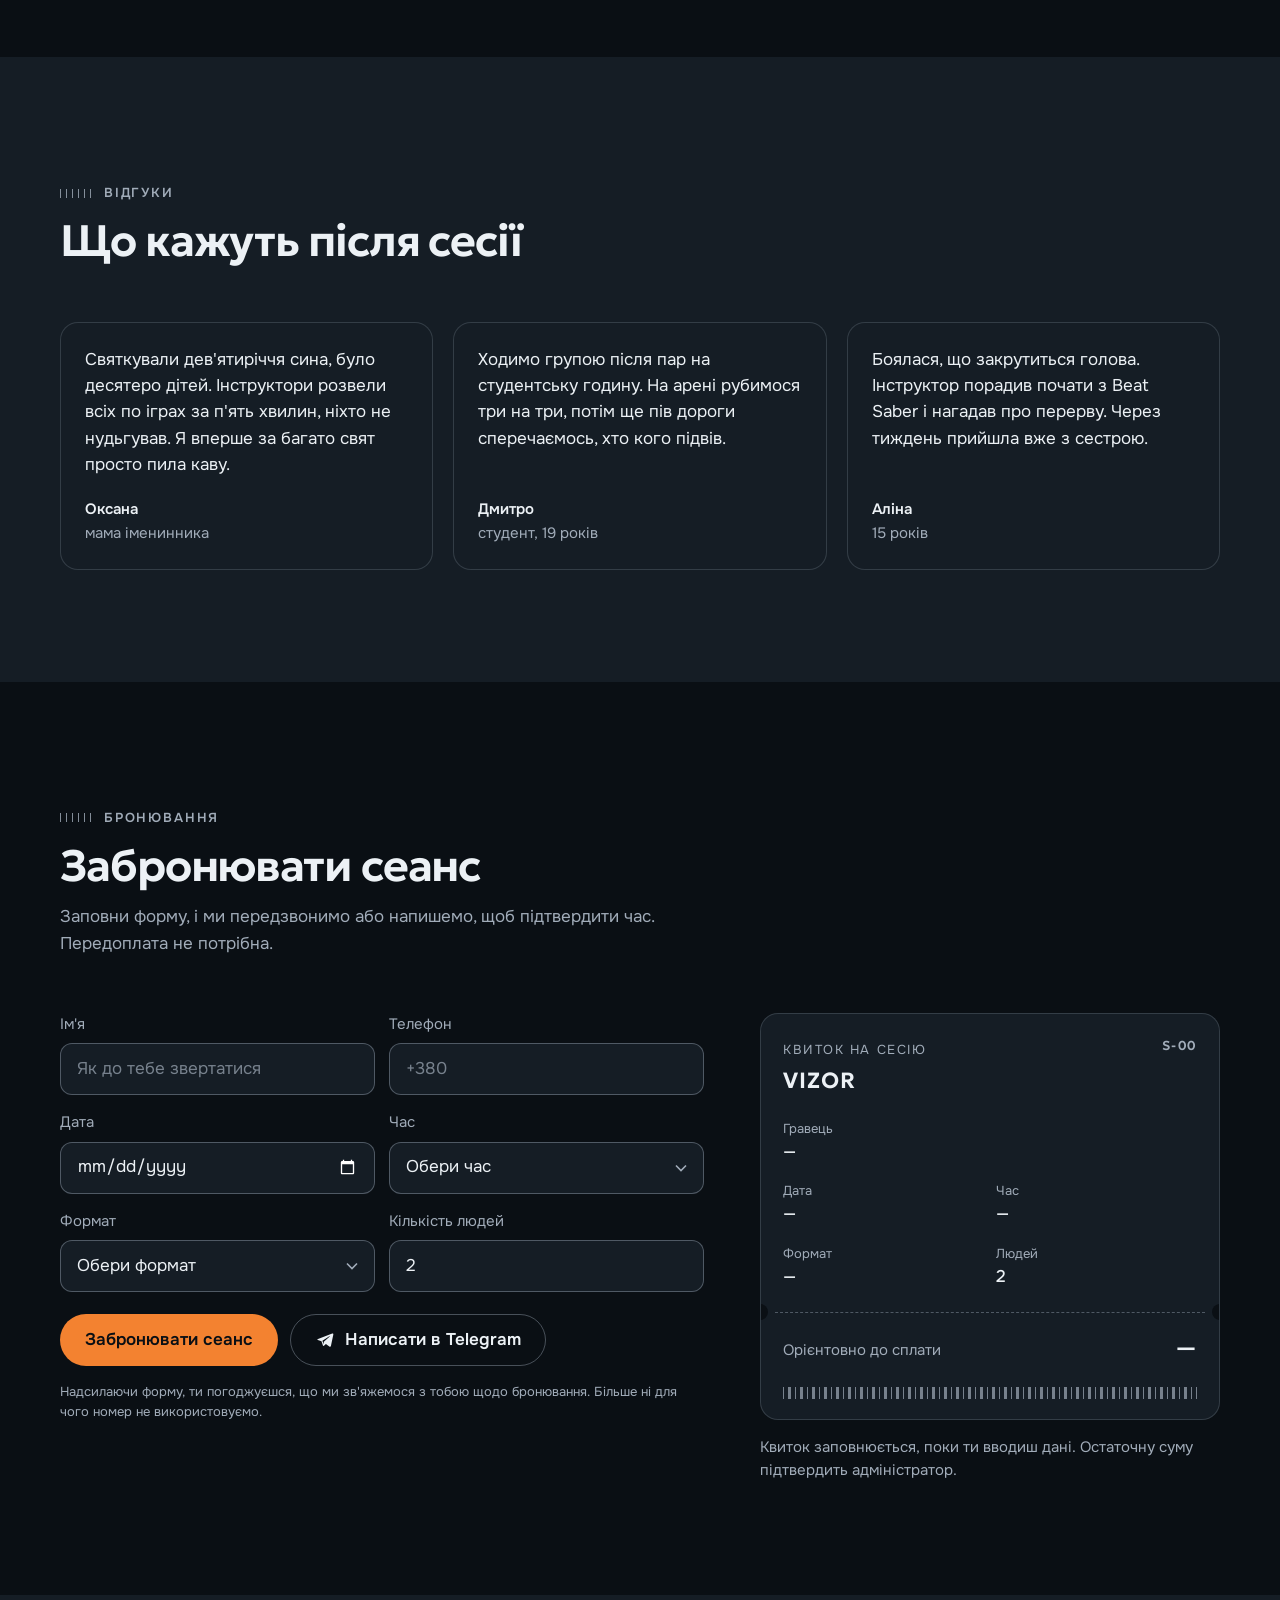
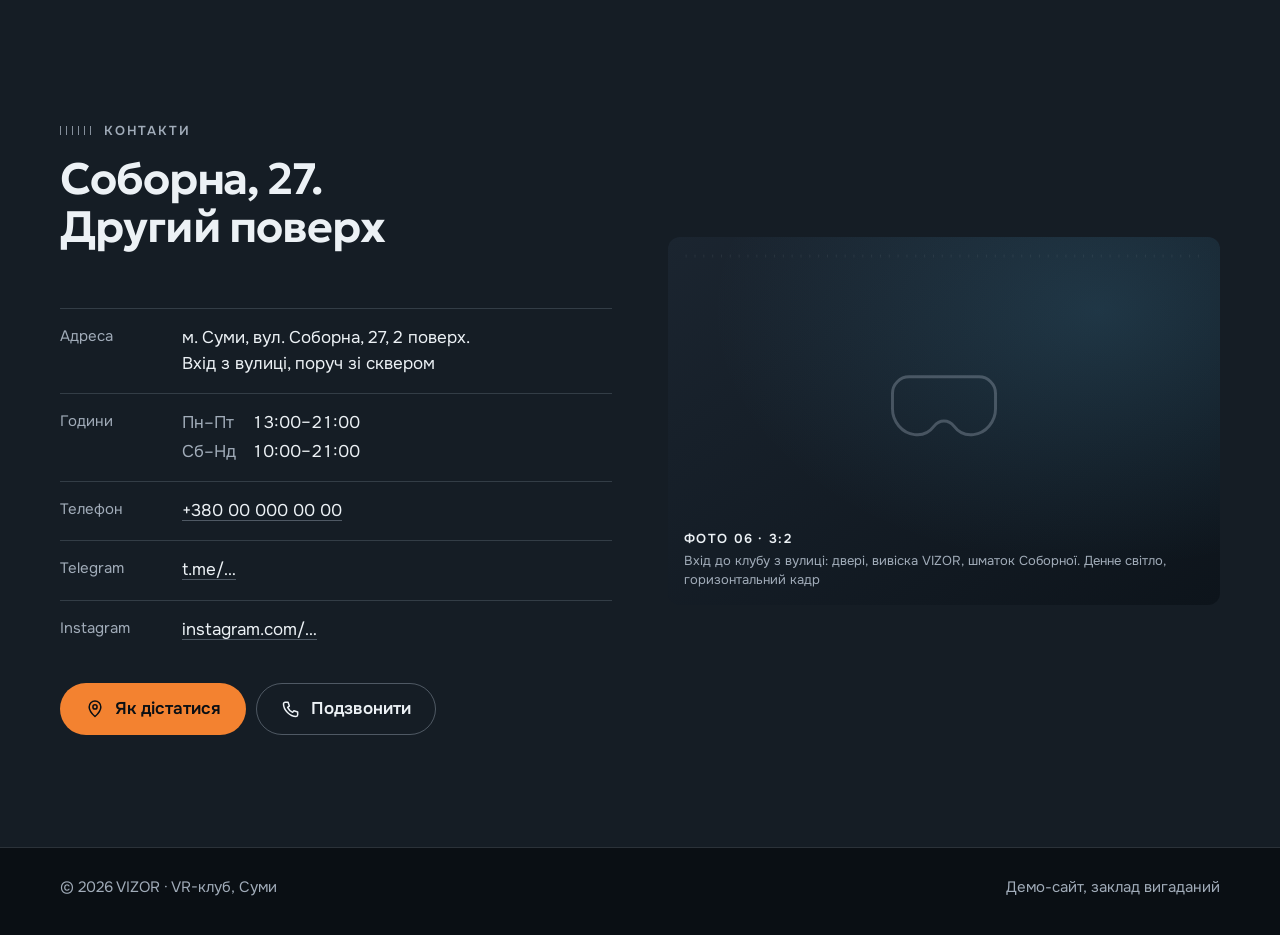
==== commit ba0a3041: "Rebuild hero ribbon as twisted curve mesh, add glow and rim light Ribbon is now real geometry along " ====
--- a/index.html
+++ b/index.html
@@ -98,6 +98,7 @@
 <section class="hero" id="top" aria-labelledby="hero-title">
   <canvas class="hero__canvas" id="scene" aria-hidden="true"></canvas>
   <img class="hero__ribbon" src="assets/img/ribbon-static.webp" alt="" width="3200" height="660" decoding="async">
+  <div class="hero__glow" aria-hidden="true"></div>
   <img class="hero__poster" id="poster" src="assets/img/helmet-poster.webp" width="900" height="900" fetchpriority="high" decoding="async"
        alt="VR-шолом із темним скляним візором, алюмінієвою рамою і тканинним ременем">
   <p class="sr-only">Декоративна сцена: VR-шолом повільно погойдується над хвилястою металевою стрічкою.</p>
--- a/styles.css
+++ b/styles.css
@@ -32,7 +32,7 @@
   --nav-h: 60px;
 
   /* Сторона квадрата постера/шолома на першому екрані */
-  --helm: min(88vw, 54svh, 640px);
+  --helm: min(88vw, 48svh, 600px);
 }
 @media (min-width: 768px) {
   :root { --gutter: 32px; --section: 112px; --nav-h: 68px; }
@@ -137,11 +137,11 @@
   position: relative; isolation: isolate; overflow: hidden;
   min-height: max(100svh, 620px);
   display: flex; flex-direction: column; align-items: center;
-  padding: calc(var(--nav-h) + clamp(20px, 5svh, 72px)) var(--gutter) calc(var(--helm) * 0.62);
+  padding: calc(var(--nav-h) + clamp(20px, 5svh, 72px)) var(--gutter) calc(var(--helm) * 0.80);
   text-align: center;
 }
 .hero::after { /* плавний перехід сцени в контент */
-  content: ''; position: absolute; inset: auto 0 0 0; height: 90px; z-index: 3; pointer-events: none;
+  content: ''; position: absolute; inset: auto 0 0 0; height: 28px; z-index: 3; pointer-events: none;
   background: linear-gradient(to top, var(--bg), transparent);
 }
 .hero__canvas, .hero__ribbon, .hero__poster { position: absolute; pointer-events: none; user-select: none; }
@@ -151,10 +151,21 @@
   transform: translateX(-50%); transition: opacity .9s ease;
 }
 .hero__poster {
-  z-index: 2; left: 50%; top: calc(100% - var(--helm) * 0.37);
+  z-index: 2; left: 50%; top: calc(100% - var(--helm) * 0.57);
   width: var(--helm); height: var(--helm); transform: translate(-50%, -50%);
   transition: opacity .5s ease;
 }
+.hero__glow { /* світіння за шоломом для постера і статичного режиму; у живій сцені його малює спрайт */
+  position: absolute; z-index: 1; pointer-events: none; left: 50%; top: calc(100% - var(--helm) * 0.57);
+  width: calc(var(--helm) * 1.45); aspect-ratio: 1; transform: translate(-50%, -50%);
+  background: radial-gradient(closest-side,
+    color-mix(in oklab, var(--accent-2) 32%, transparent) 0%,
+    color-mix(in oklab, var(--accent-2) 20%, transparent) 20%,
+    color-mix(in oklab, var(--accent-2) 8%, transparent) 42%,
+    color-mix(in oklab, var(--accent-2) 2%, transparent) 68%, transparent 100%);
+  transition: opacity .9s ease;
+}
+.hero.is-live .hero__glow { opacity: 0; }
 .hero.is-live .hero__canvas { opacity: 1; transition: opacity .9s ease; }
 .hero.is-live .hero__ribbon { opacity: 0; }
 .hero.has-helmet .hero__poster { opacity: 0; }
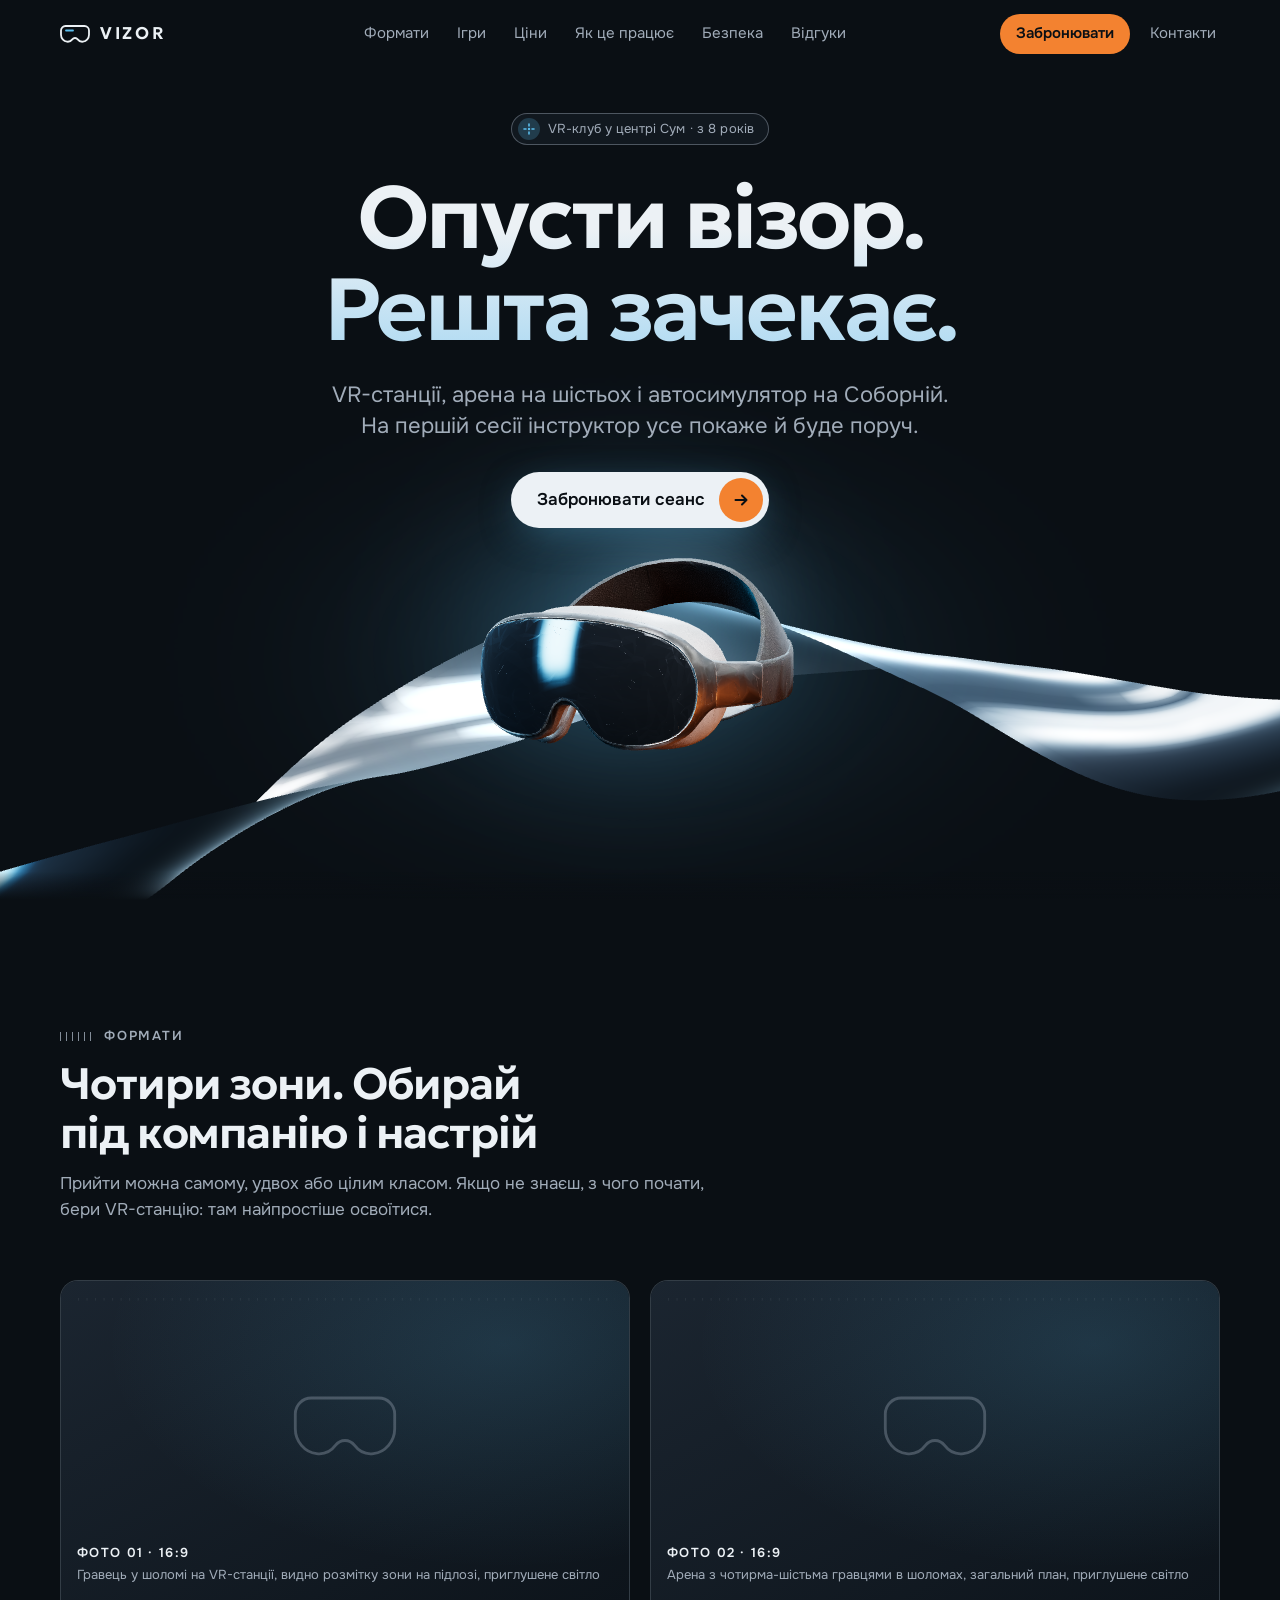
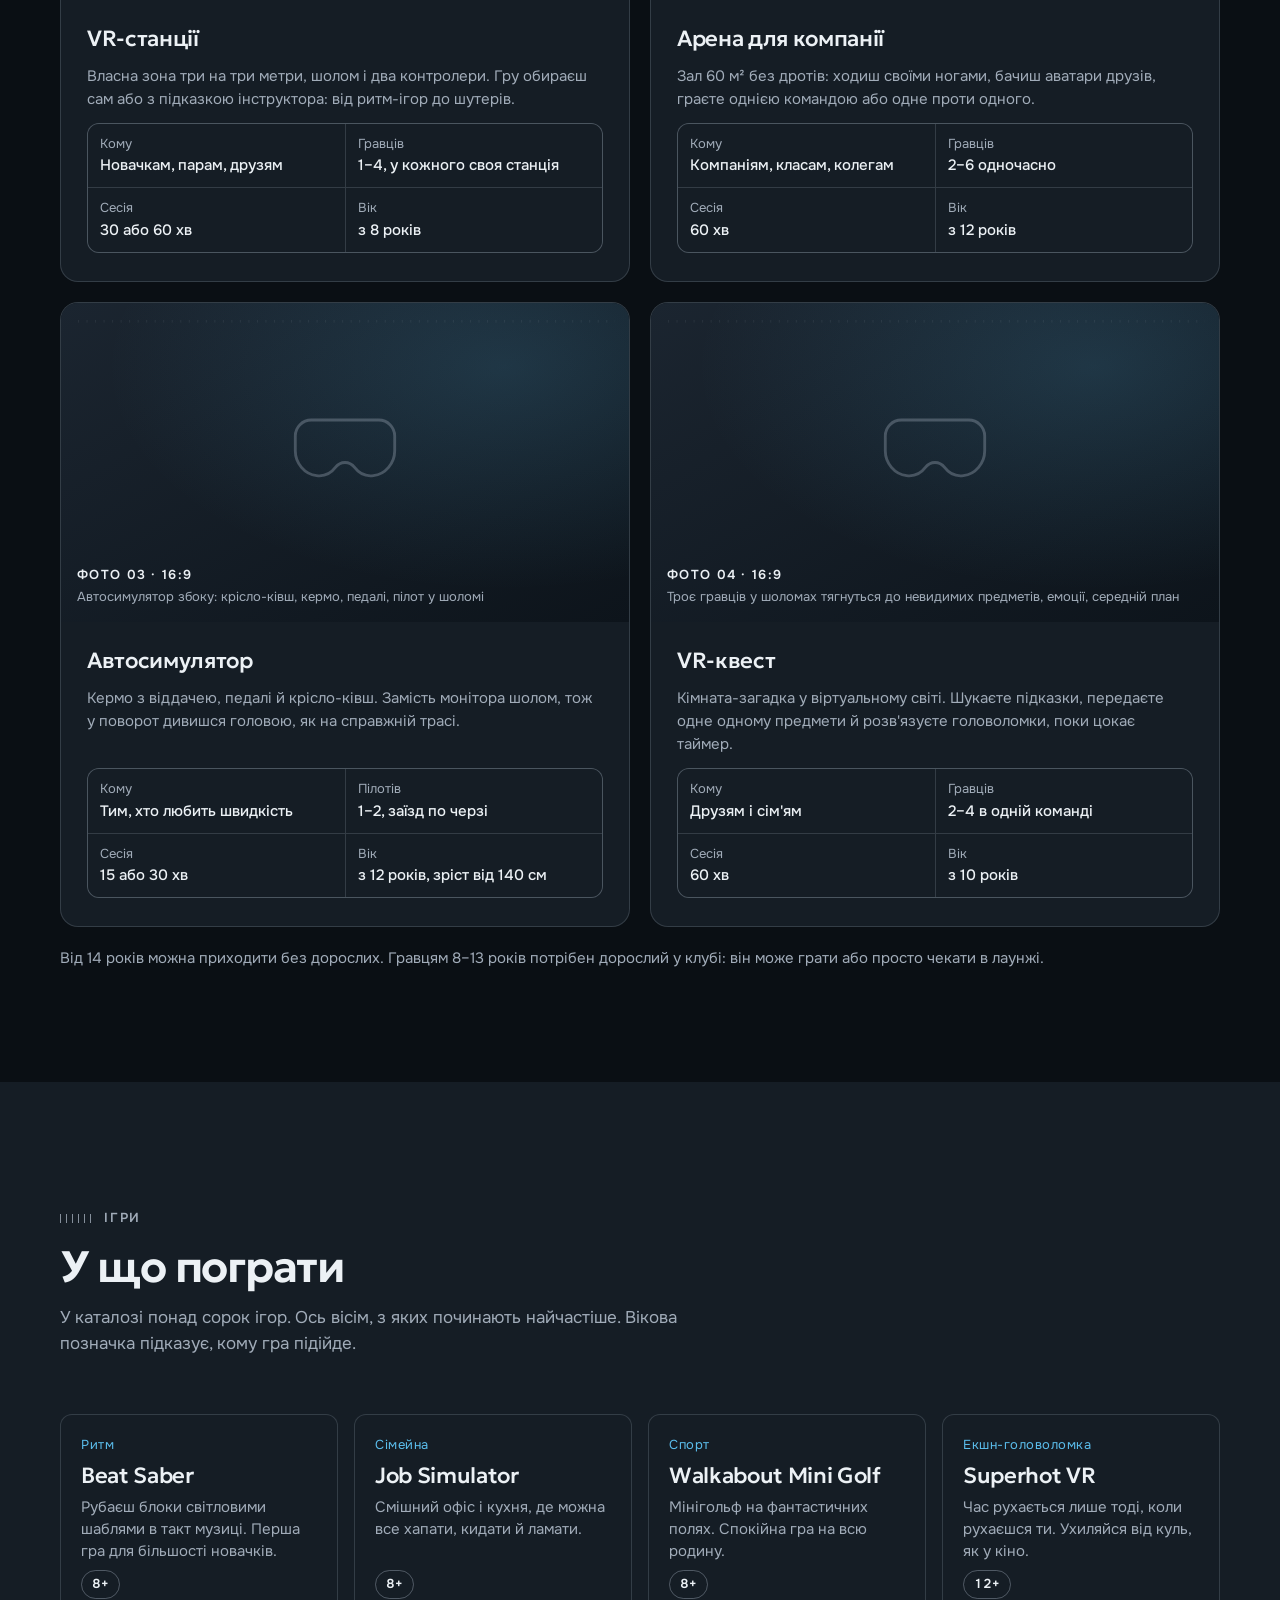
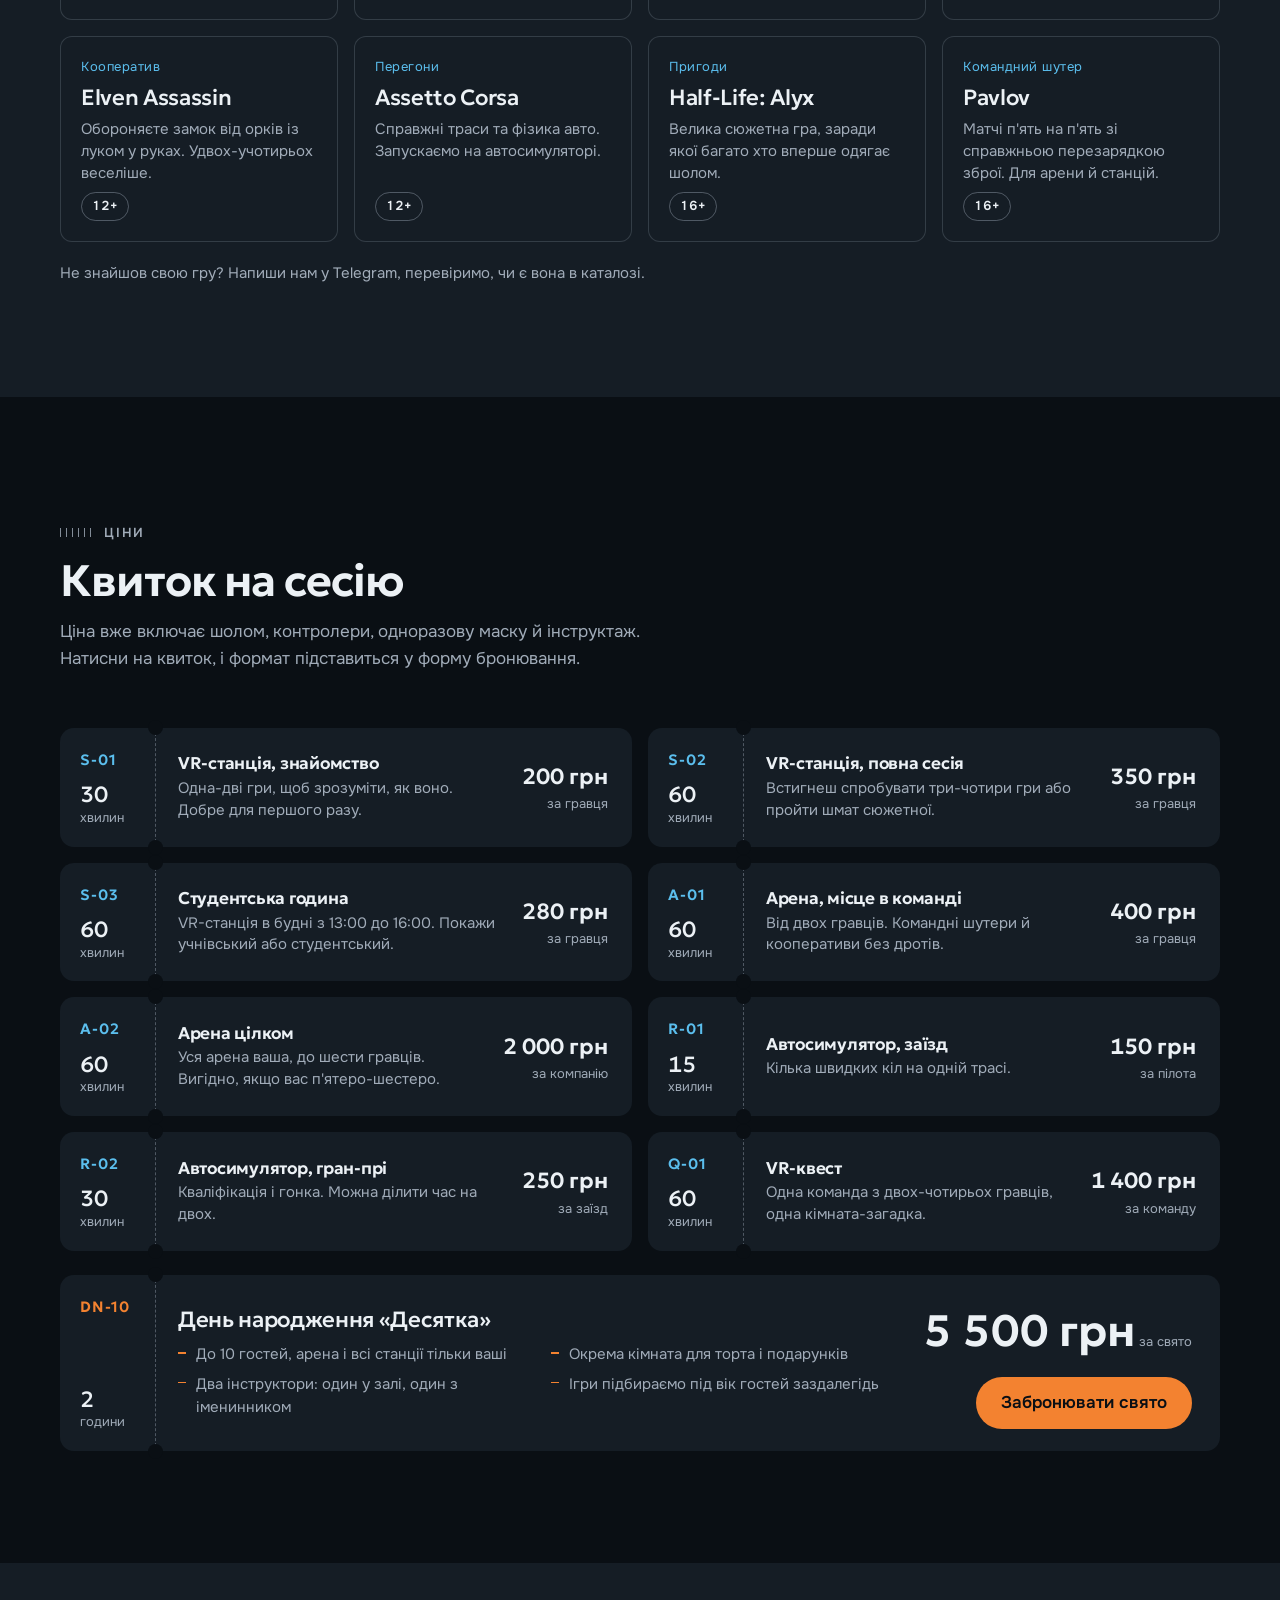
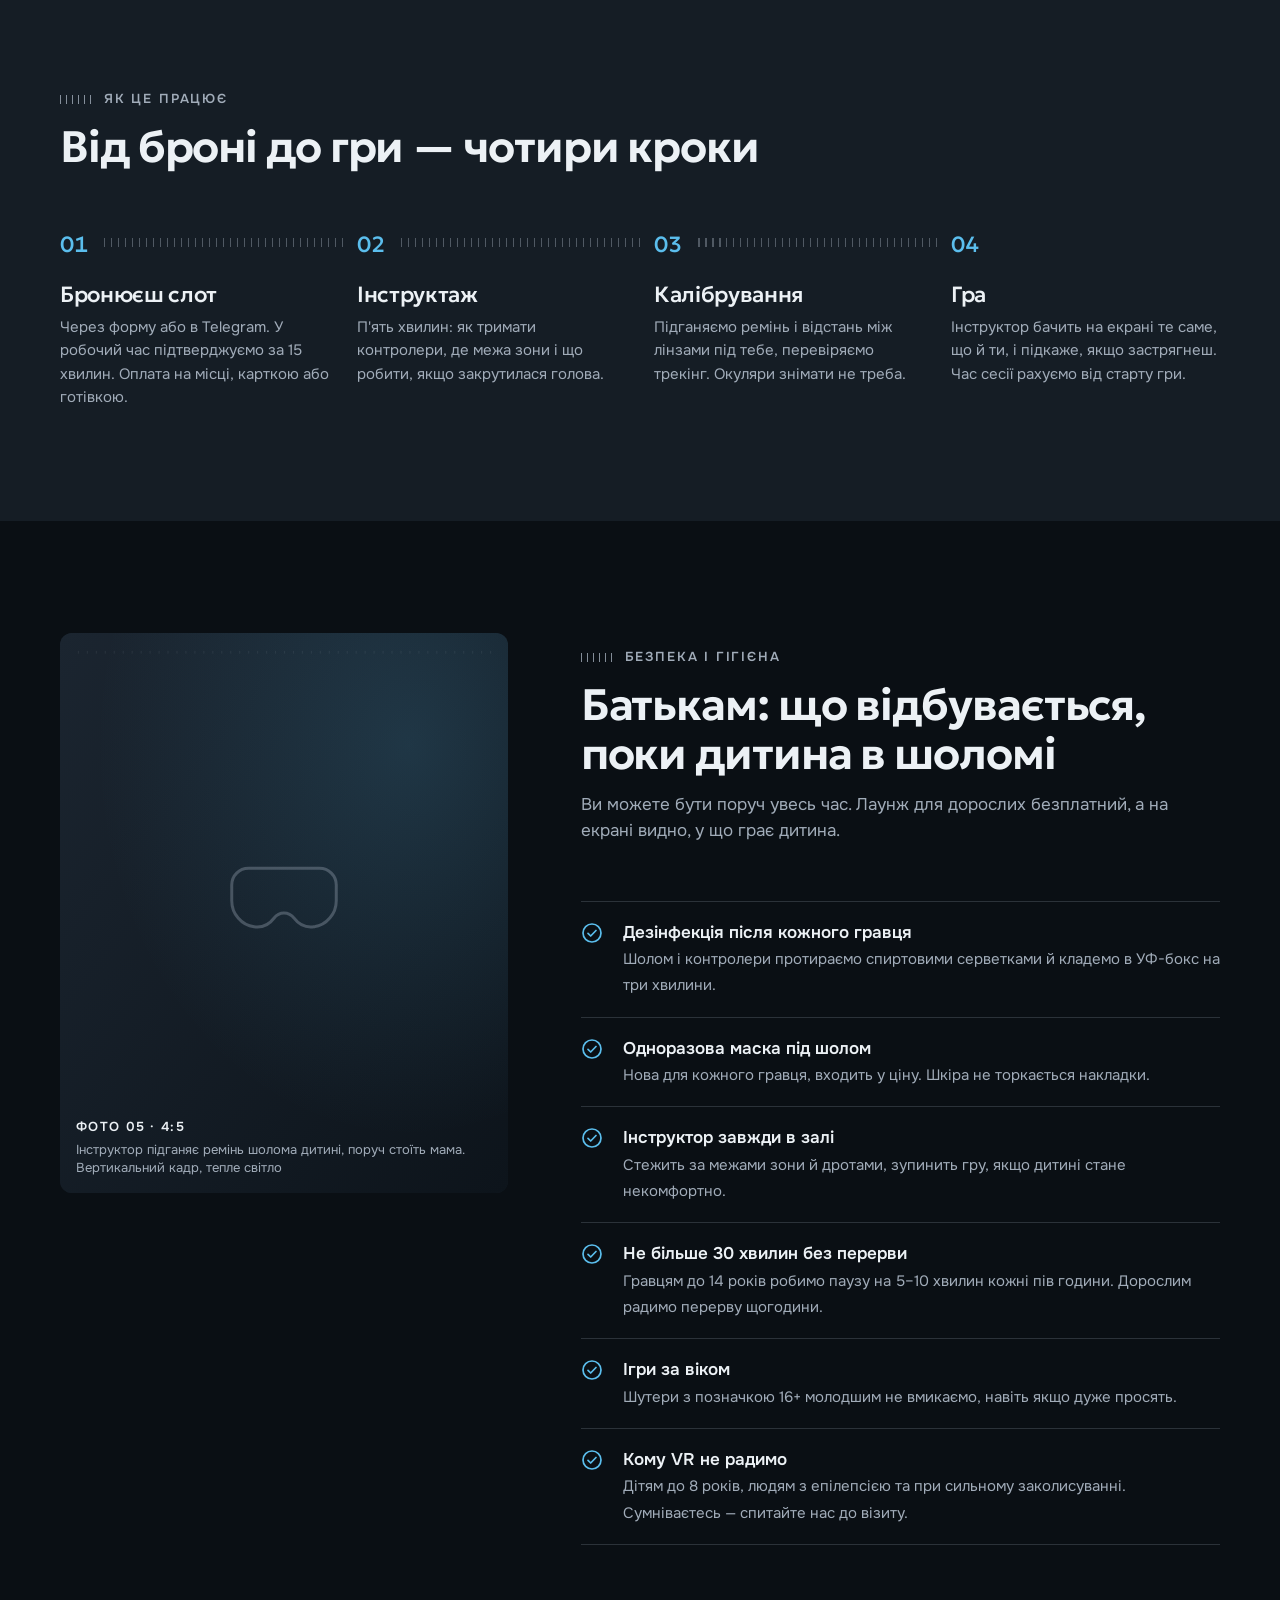
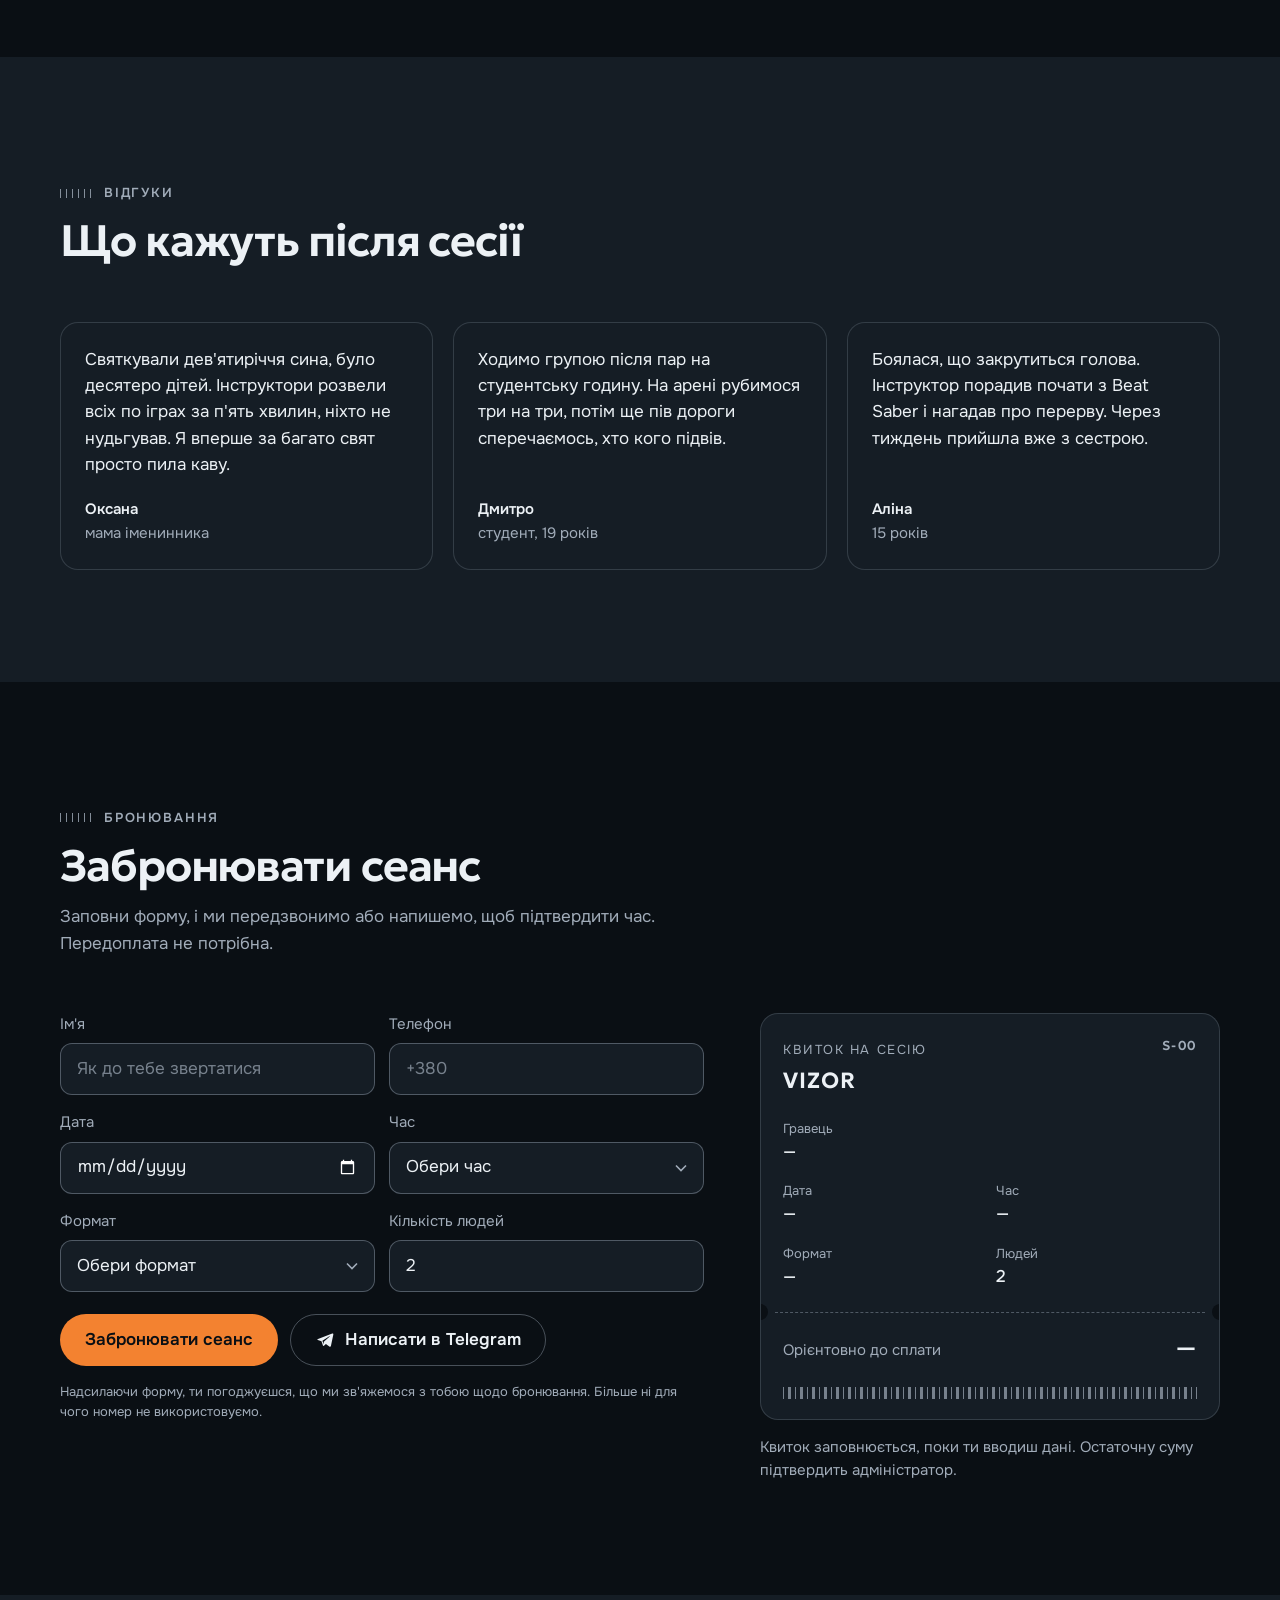
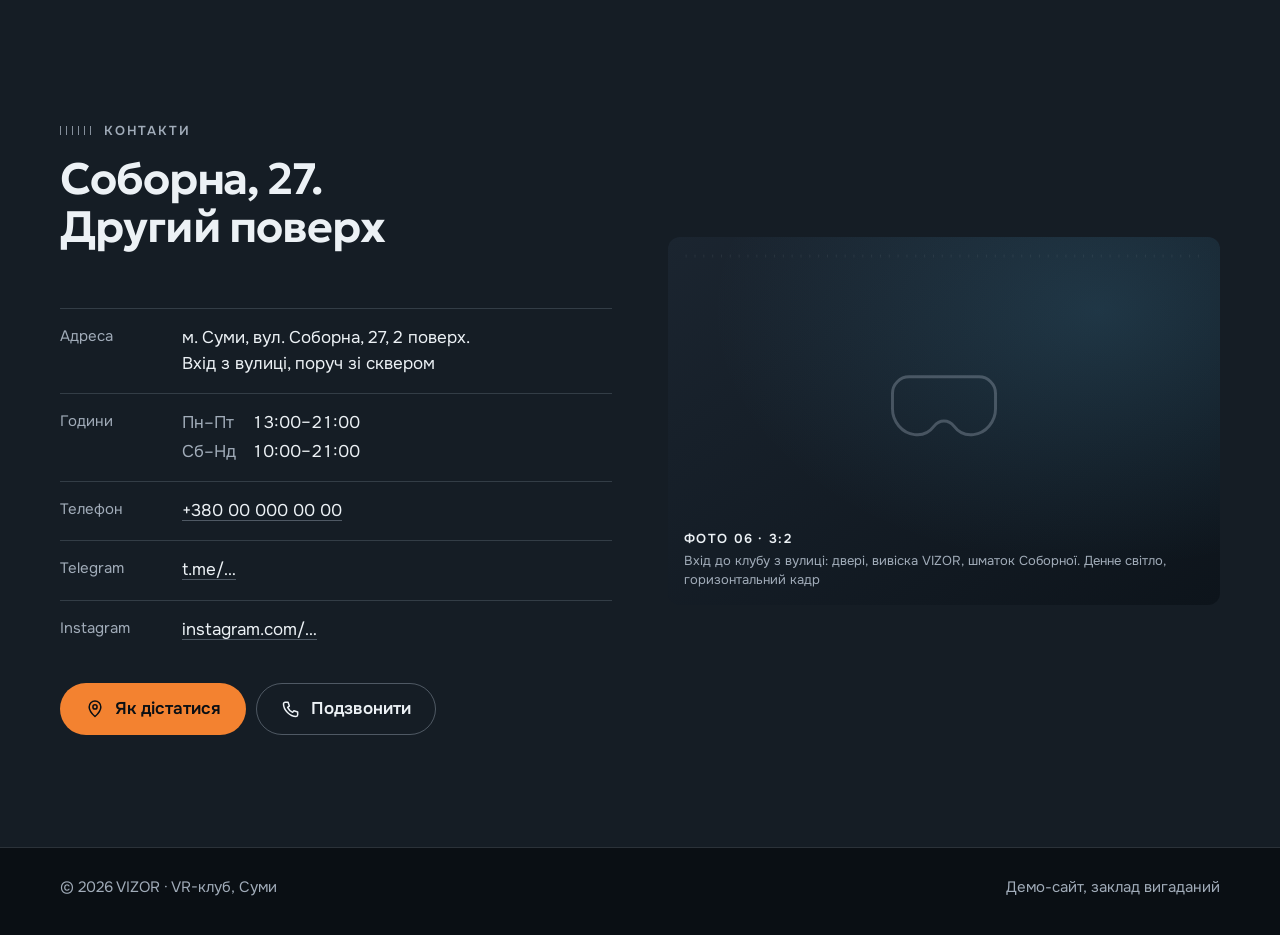
==== commit 55b1ed29: "Add mobile static ribbon, screenshot-based contrast check, regenerate hero assets Co-Authored-By: Cl" ====
--- a/index.html
+++ b/index.html
@@ -97,7 +97,10 @@
 <!-- ============ Перший екран ============ -->
 <section class="hero" id="top" aria-labelledby="hero-title">
   <canvas class="hero__canvas" id="scene" aria-hidden="true"></canvas>
-  <img class="hero__ribbon" src="assets/img/ribbon-static.webp" alt="" width="3200" height="660" decoding="async">
+  <picture>
+    <source media="(max-width: 767px)" srcset="assets/img/ribbon-static-m.webp" width="920" height="814">
+    <img class="hero__ribbon" src="assets/img/ribbon-static.webp" alt="" width="3200" height="660" decoding="async">
+  </picture>
   <div class="hero__glow" aria-hidden="true"></div>
   <img class="hero__poster" id="poster" src="assets/img/helmet-poster.webp" width="900" height="900" fetchpriority="high" decoding="async"
        alt="VR-шолом із темним скляним візором, алюмінієвою рамою і тканинним ременем">
--- a/styles.css
+++ b/styles.css
@@ -155,14 +155,20 @@
   width: var(--helm); height: var(--helm); transform: translate(-50%, -50%);
   transition: opacity .5s ease;
 }
-.hero__glow { /* світіння за шоломом для постера і статичного режиму; у живій сцені його малює спрайт */
+.hero__glow { /* світіння за шоломом для постера і статичного режиму; у живій сцені його малюють спрайти */
   position: absolute; z-index: 1; pointer-events: none; left: 50%; top: calc(100% - var(--helm) * 0.57);
-  width: calc(var(--helm) * 1.45); aspect-ratio: 1; transform: translate(-50%, -50%);
-  background: radial-gradient(closest-side,
-    color-mix(in oklab, var(--accent-2) 32%, transparent) 0%,
-    color-mix(in oklab, var(--accent-2) 20%, transparent) 20%,
-    color-mix(in oklab, var(--accent-2) 8%, transparent) 42%,
-    color-mix(in oklab, var(--accent-2) 2%, transparent) 68%, transparent 100%);
+  width: calc(var(--helm) * 2.5); height: calc(var(--helm) * 1.5); transform: translate(-50%, -50%);
+  background:
+    radial-gradient(closest-side at 54% 42%,
+      color-mix(in oklab, color-mix(in oklab, var(--accent-2) 55%, var(--text)) 16%, transparent) 0%,
+      color-mix(in oklab, var(--accent-2) 6%, transparent) 22%, transparent 34%),
+    radial-gradient(29% 42% at 49% 47%,
+      color-mix(in oklab, var(--accent-2) 20%, transparent) 0%,
+      color-mix(in oklab, var(--accent-2) 9%, transparent) 45%, transparent 100%),
+    radial-gradient(closest-side,
+      color-mix(in oklab, var(--accent-2) 13%, transparent) 0%,
+      color-mix(in oklab, var(--accent-2) 6%, transparent) 40%,
+      color-mix(in oklab, var(--accent-2) 1.5%, transparent) 72%, transparent 100%);
   transition: opacity .9s ease;
 }
 .hero.is-live .hero__glow { opacity: 0; }
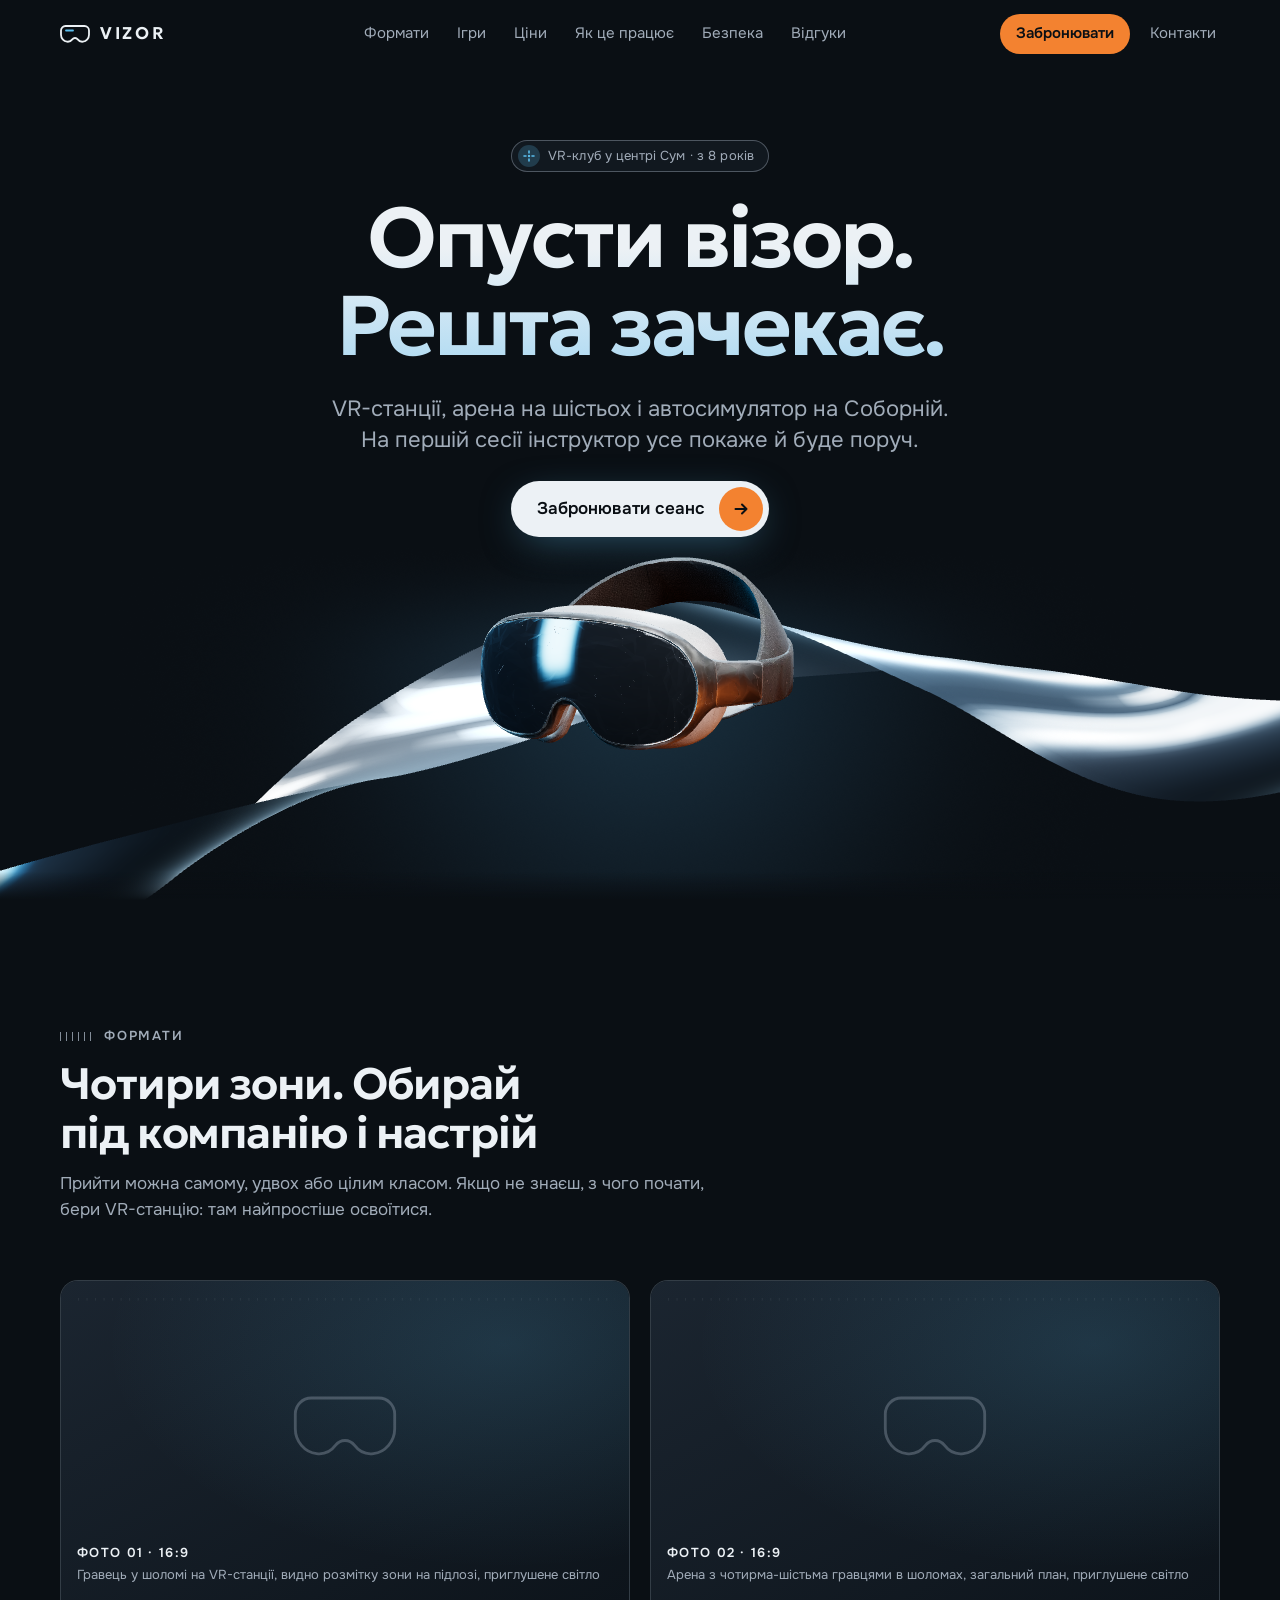
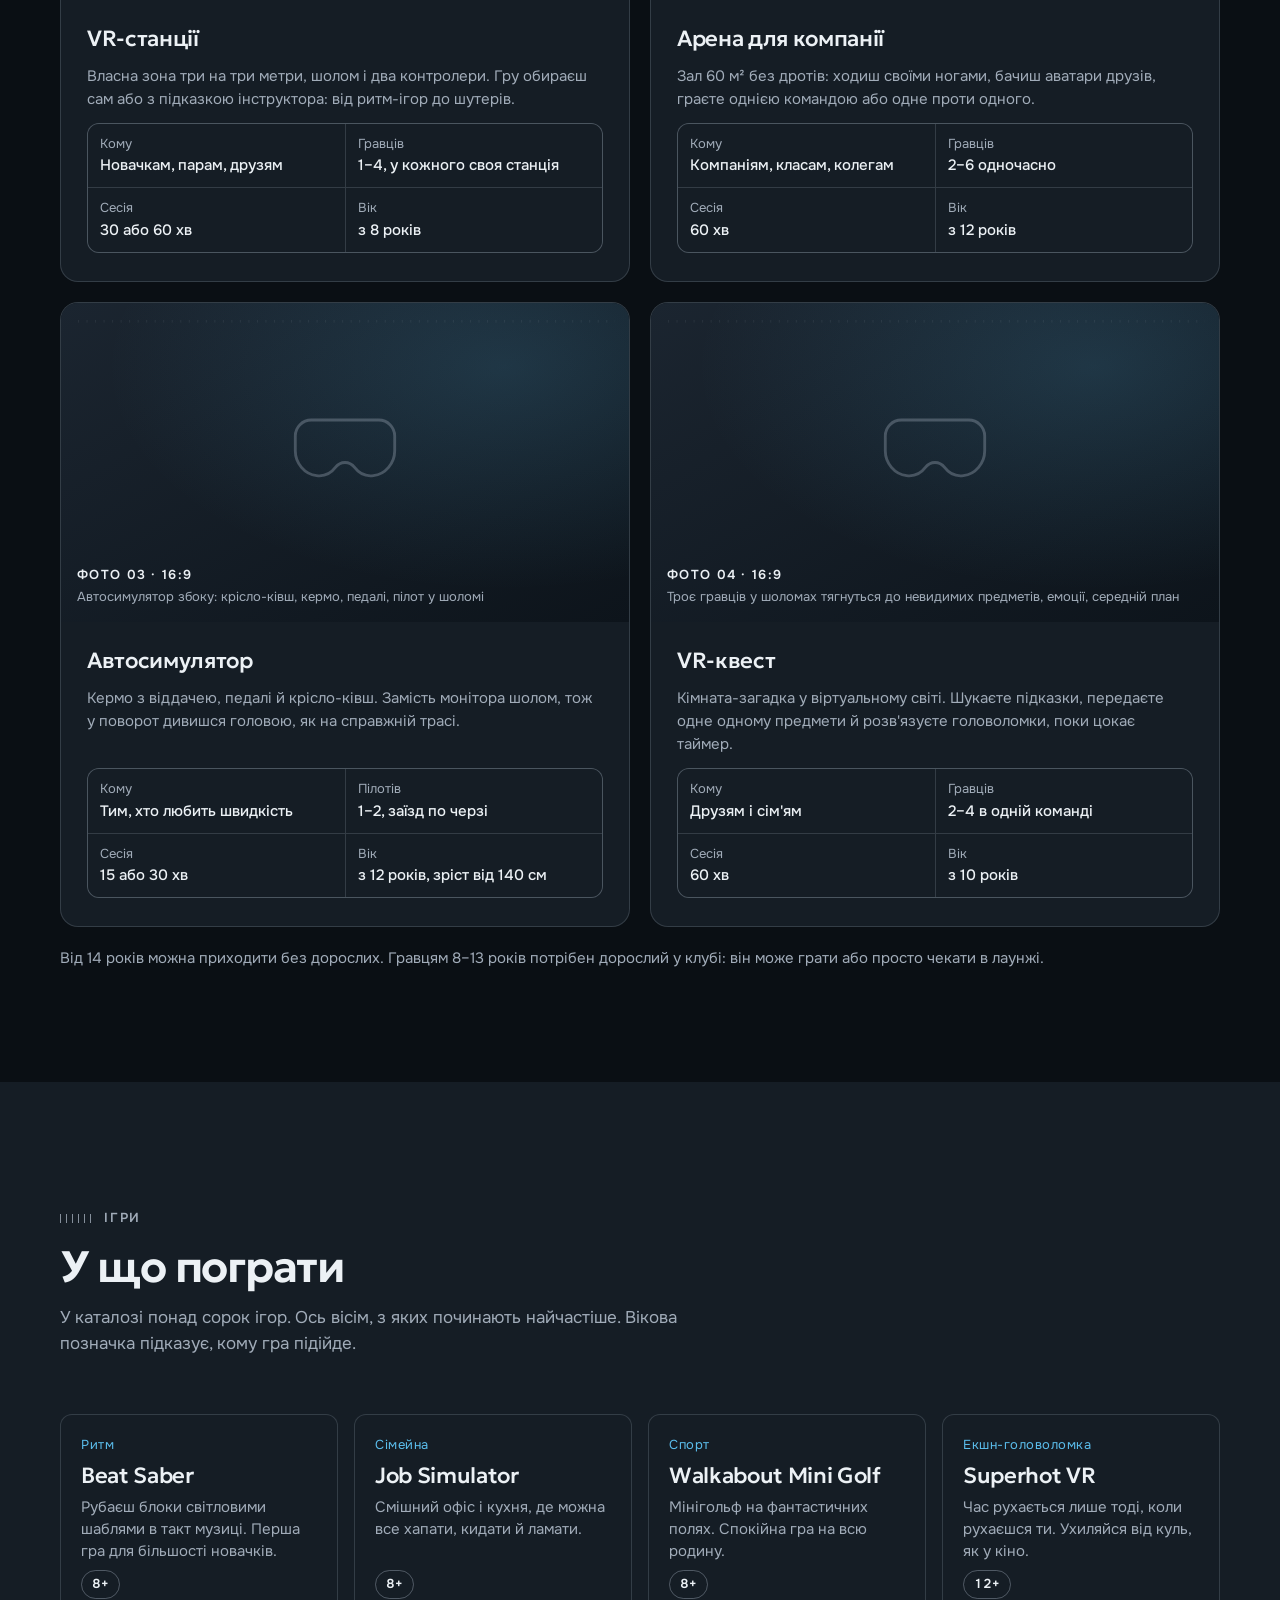
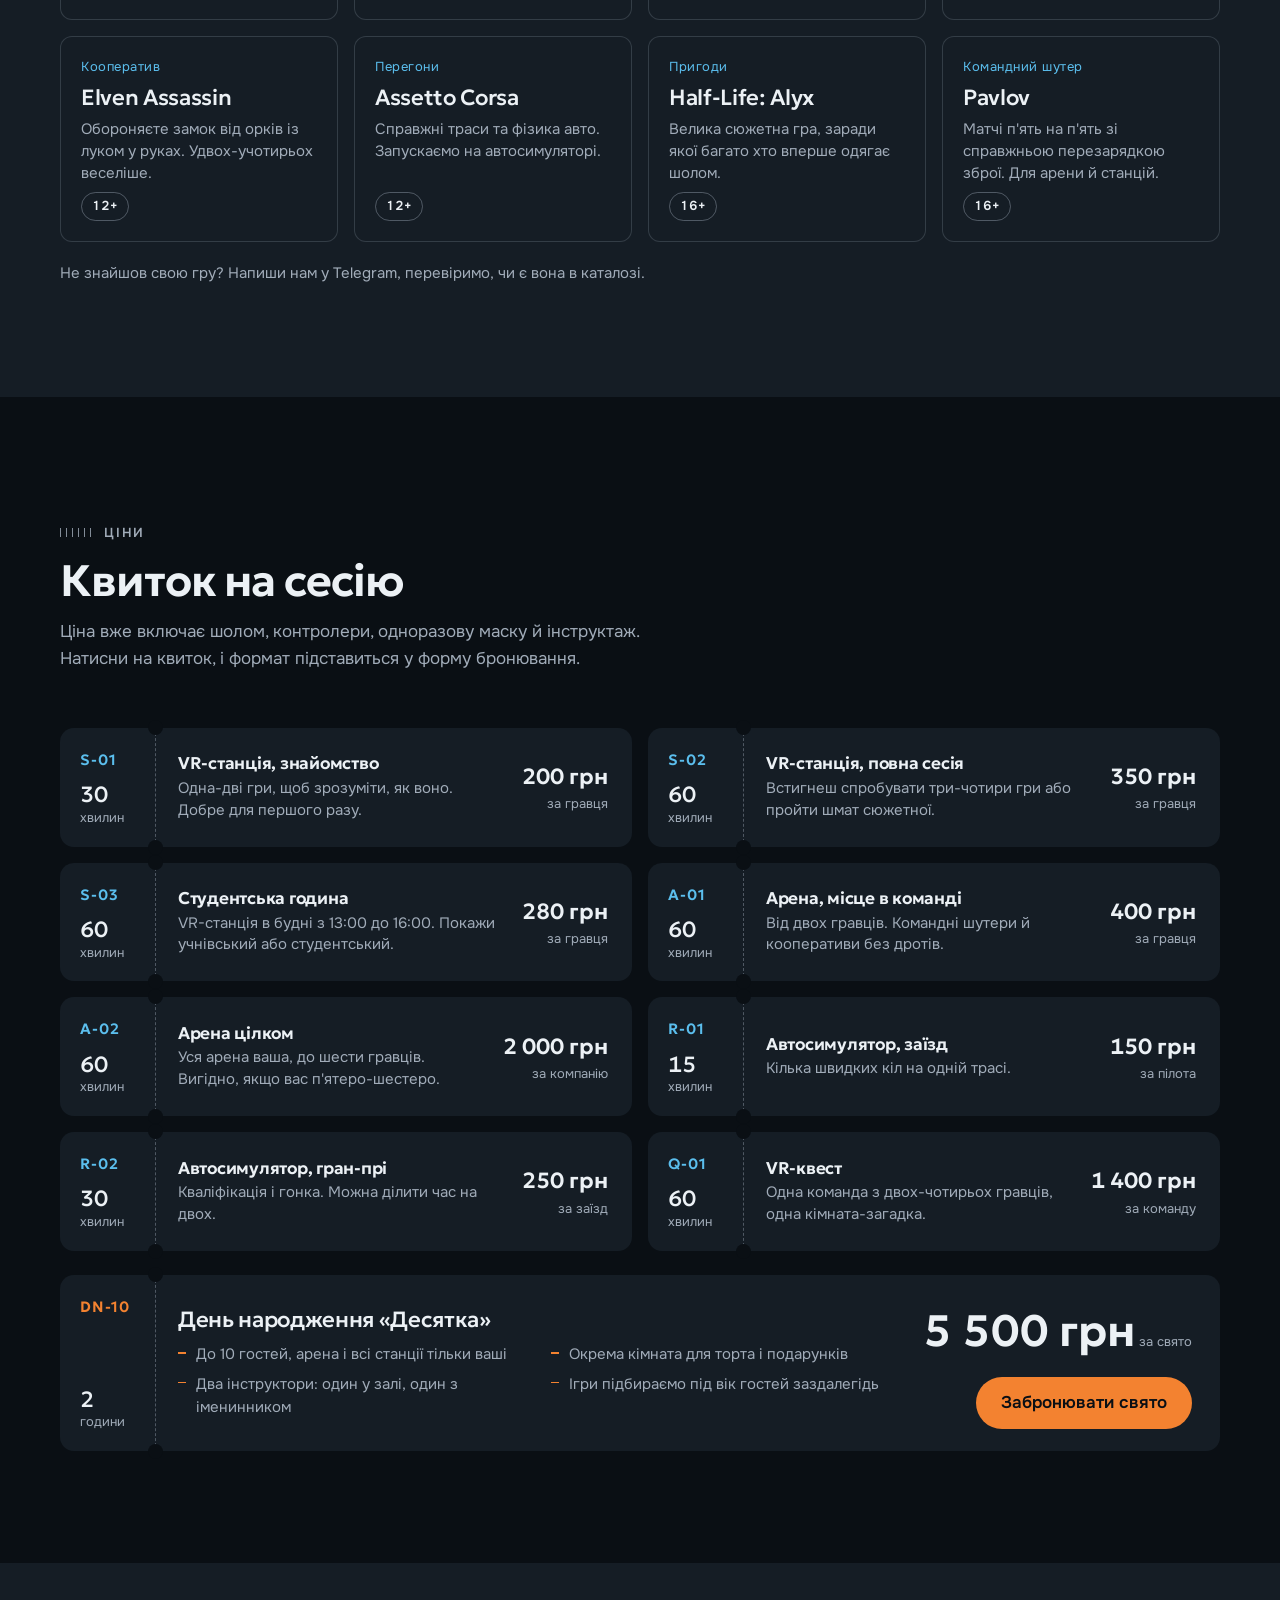
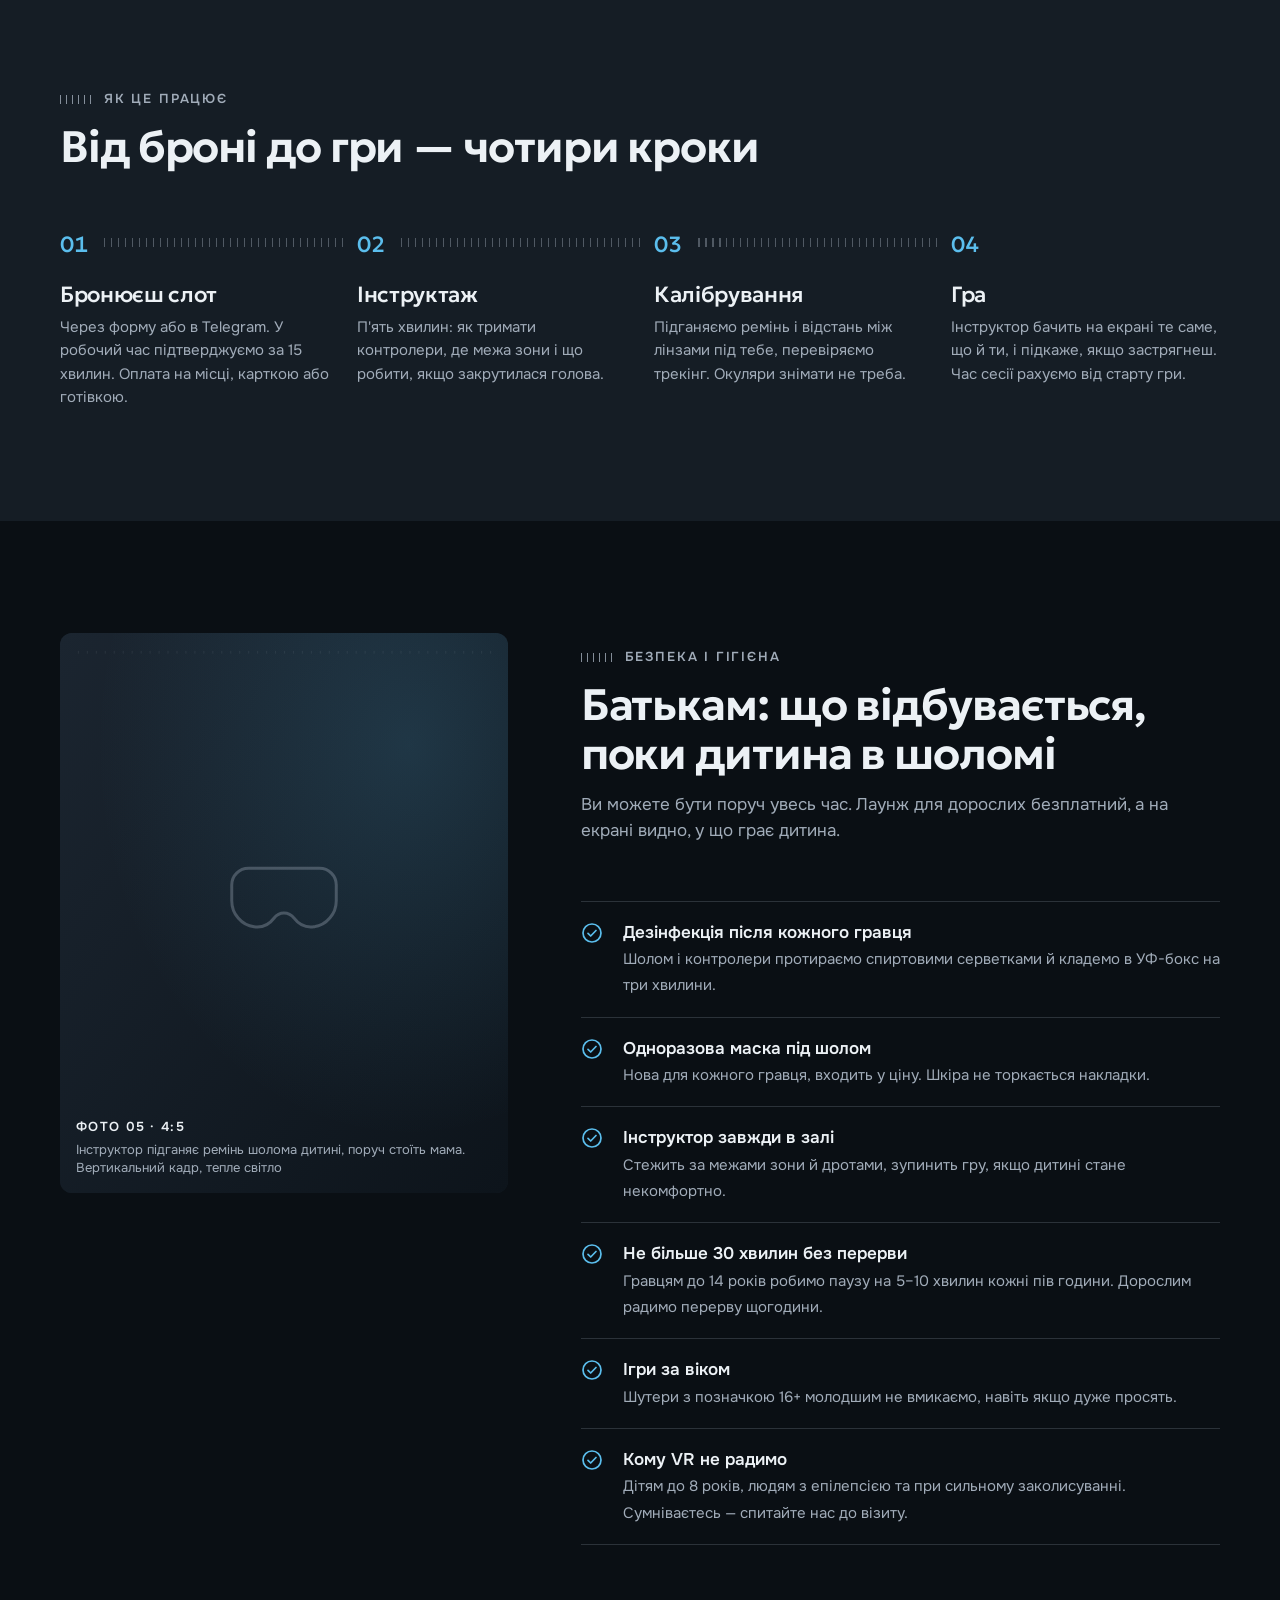
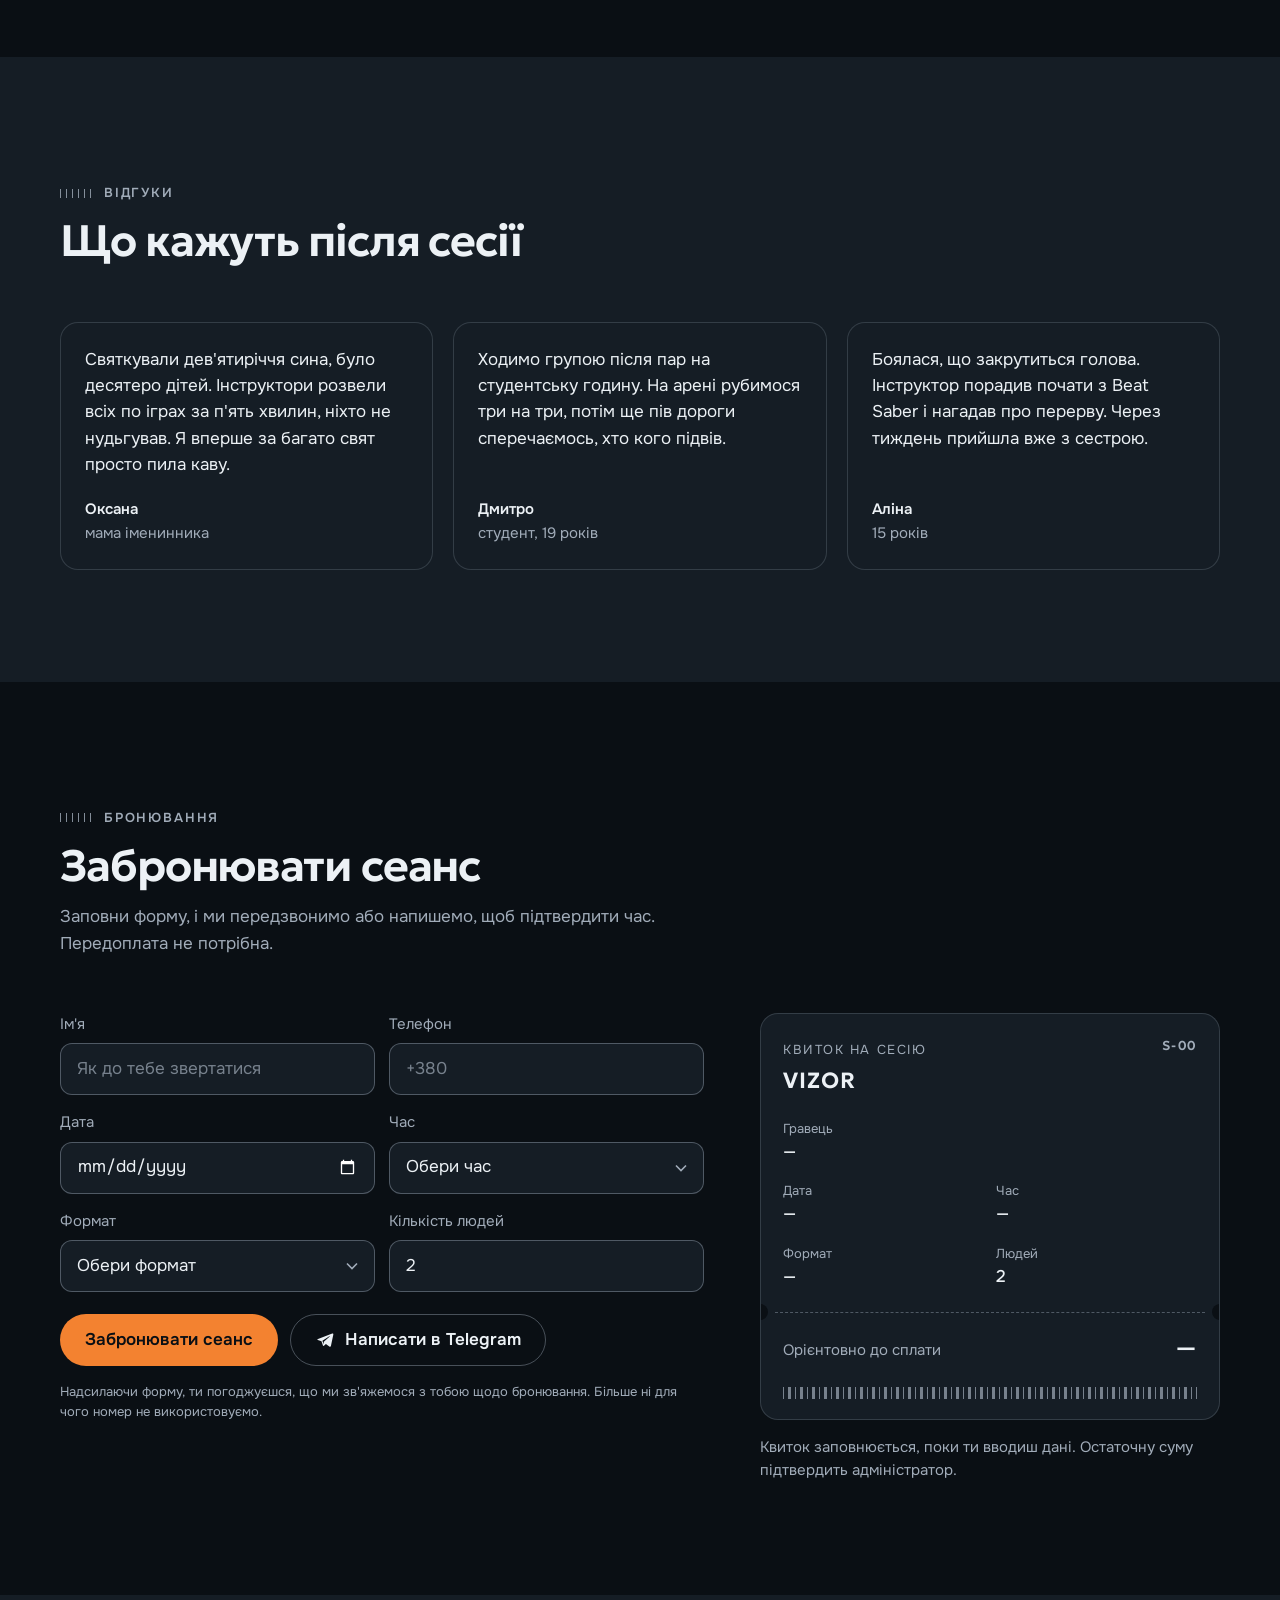
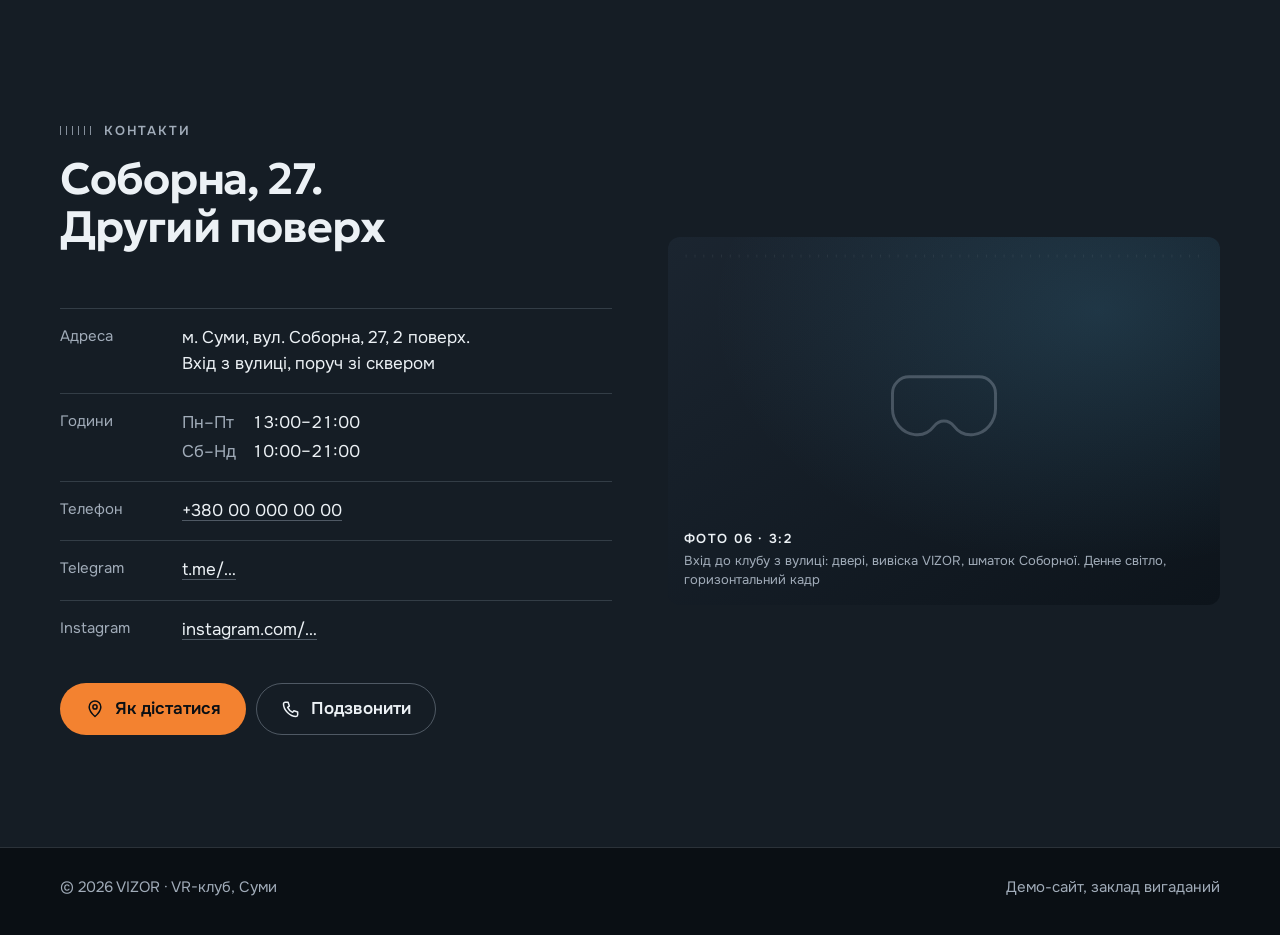
==== commit c2d08bbb: "Edge-free shader glow, scroll-linked hero text exit, hero spacing Glow is a single additive shader q" ====
--- a/index.html
+++ b/index.html
@@ -111,7 +111,7 @@
       <span class="pill__ico" aria-hidden="true"><svg viewBox="0 0 12 12" fill="none" stroke="currentColor" stroke-width="1.6" stroke-linecap="round"><path d="M6 1v2M6 9v2M1 6h2M9 6h2"/><circle cx="6" cy="6" r="1.2" fill="currentColor" stroke="none"/></svg></span>
       VR-клуб у центрі Сум · з 8 років
     </p>
-    <h1 id="hero-title"><span class="sr-only">VIZOR — VR-клуб у Сумах. </span><span>Опусти візор.</span><span>Решта зачекає.</span></h1>
+    <h1 id="hero-title"><span class="sr-only">VIZOR — VR-клуб у Сумах. </span><span class="hero__title"><span>Опусти візор.</span><span>Решта зачекає.</span></span></h1>
     <p class="hero__sub">VR-станції, арена на шістьох і автосимулятор на Соборній. На першій сесії інструктор усе покаже й буде поруч.</p>
     <a class="btn-hero" href="#booking">
       Забронювати сеанс
--- a/styles.css
+++ b/styles.css
@@ -8,6 +8,7 @@
   --muted: #A1ACB9;     /* oklch(0.740 0.022 250) */
   --accent: #F38230;    /* oklch(0.720 0.165 52)  — помаранчевий анод, головна кнопка */
   --accent-2: #5BBEED;  /* oklch(0.760 0.115 232) — крижаний блік, деталі */
+  --glow: #1387D8;      /* похідний: глибший відтінок --accent-2, лише для світіння за шоломом */
 
   --line: color-mix(in oklab, var(--muted) 22%, transparent);
   --line-strong: color-mix(in oklab, var(--muted) 42%, transparent);
@@ -22,7 +23,7 @@
   --fs-base: 1.0625rem;
   --fs-lg: 1.375rem;
   --fs-xl: clamp(1.75rem, 1.2rem + 2.4vw, 2.75rem);
-  --fs-hero: clamp(2.25rem, 0.9rem + 6.4vw, 5.5rem);
+  --fs-hero: min(clamp(2.25rem, 0.9rem + 6.4vw, 5.5rem), 9.4svh);
 
   --radius: 18px;
   --radius-sm: 12px;
@@ -73,7 +74,7 @@
   border-bottom: 1px solid transparent;
   transition: background-color .25s, border-color .25s;
 }
-.nav.is-stuck, .nav.is-open {
+.nav.is-scrolled, .nav.is-stuck, .nav.is-open {
   background: color-mix(in oklab, var(--bg) 82%, transparent);
   -webkit-backdrop-filter: blur(16px) saturate(1.3); backdrop-filter: blur(16px) saturate(1.3);
   border-bottom-color: var(--line);
@@ -137,7 +138,7 @@
   position: relative; isolation: isolate; overflow: hidden;
   min-height: max(100svh, 620px);
   display: flex; flex-direction: column; align-items: center;
-  padding: calc(var(--nav-h) + clamp(20px, 5svh, 72px)) var(--gutter) calc(var(--helm) * 0.80);
+  padding: calc(var(--nav-h) + clamp(36px, 8svh, 96px)) var(--gutter) calc(var(--helm) * 0.84);
   text-align: center;
 }
 .hero::after { /* плавний перехід сцени в контент */
@@ -155,20 +156,17 @@
   width: var(--helm); height: var(--helm); transform: translate(-50%, -50%);
   transition: opacity .5s ease;
 }
-.hero__glow { /* світіння за шоломом для постера і статичного режиму; у живій сцені його малюють спрайти */
-  position: absolute; z-index: 1; pointer-events: none; left: 50%; top: calc(100% - var(--helm) * 0.57);
-  width: calc(var(--helm) * 2.5); height: calc(var(--helm) * 1.5); transform: translate(-50%, -50%);
-  background:
-    radial-gradient(closest-side at 54% 42%,
-      color-mix(in oklab, color-mix(in oklab, var(--accent-2) 55%, var(--text)) 16%, transparent) 0%,
-      color-mix(in oklab, var(--accent-2) 6%, transparent) 22%, transparent 34%),
-    radial-gradient(29% 42% at 49% 47%,
-      color-mix(in oklab, var(--accent-2) 20%, transparent) 0%,
-      color-mix(in oklab, var(--accent-2) 9%, transparent) 45%, transparent 100%),
-    radial-gradient(closest-side,
-      color-mix(in oklab, var(--accent-2) 13%, transparent) 0%,
-      color-mix(in oklab, var(--accent-2) 6%, transparent) 40%,
-      color-mix(in oklab, var(--accent-2) 1.5%, transparent) 72%, transparent 100%);
+.hero__glow { /* світіння за шоломом для постера і статичного режиму; у живій сцені його малює шейдер */
+  position: absolute; z-index: 1; pointer-events: none; left: 50%; top: calc(100% - var(--helm) * 0.60);
+  width: calc(var(--helm) * 2.1); aspect-ratio: 1; transform: translate(-50%, -50%);
+  background: radial-gradient(closest-side,
+    color-mix(in oklab, color-mix(in oklab, var(--glow) 80%, var(--accent-2)) 30%, transparent) 0%,
+    color-mix(in oklab, var(--glow) 17%, transparent) 30%,
+    color-mix(in oklab, var(--glow) 5%, transparent) 58%, transparent 80%);
+  filter: blur(70px);
+  /* зверху гасимо до нуля біля низу кнопки: кнопка і текст на чистому тлі */
+  -webkit-mask-image: linear-gradient(to bottom, transparent calc(50% - var(--helm) * 0.26), #000 calc(50% + var(--helm) * 0.08));
+  mask-image: linear-gradient(to bottom, transparent calc(50% - var(--helm) * 0.26), #000 calc(50% + var(--helm) * 0.08));
   transition: opacity .9s ease;
 }
 .hero.is-live .hero__glow { opacity: 0; }
@@ -186,17 +184,20 @@
 .pill__ico { width: 22px; height: 22px; border-radius: 50%; display: grid; place-items: center; background: color-mix(in oklab, var(--accent-2) 22%, transparent); color: var(--accent-2); }
 .pill__ico svg { width: 12px; height: 12px; }
 .hero h1 {
-  margin-top: clamp(18px, 3svh, 28px);
+  margin-top: clamp(16px, 2.4svh, 24px);
   font-family: var(--font-display); font-weight: 600; font-size: var(--fs-hero);
   line-height: 1.04; letter-spacing: -0.035em; text-wrap: balance;
+}
+/* градієнт живе на внутрішній обгортці, а не на h1: інакше він проявляє прихований текст для скринрідерів */
+.hero__title {
+  display: block; padding-bottom: 0.08em;
   background: linear-gradient(180deg, var(--text) 30%, color-mix(in oklab, var(--accent-2) 48%, var(--text)) 100%);
   -webkit-background-clip: text; background-clip: text; color: transparent;
-  padding-bottom: 0.08em;
-}
-.hero h1 span { display: block; }
+}
+.hero__title span { display: block; }
 .hero__sub { margin-top: clamp(12px, 2svh, 20px); max-width: 34em; color: var(--muted); font-size: var(--fs-base); text-wrap: balance; }
 .btn-hero {
-  margin-top: clamp(20px, 3.4svh, 34px);
+  margin-top: clamp(18px, 2.8svh, 28px);
   display: inline-flex; align-items: center; gap: 14px; min-height: 56px; padding: 6px 6px 6px 26px;
   border-radius: 999px; background: var(--text); color: var(--bg); text-decoration: none;
   font-weight: 600; font-size: var(--fs-base);
@@ -208,10 +209,28 @@
   display: grid; place-items: center; transition: transform .25s ease;
 }
 .btn-hero__ico svg { width: 18px; height: 18px; }
-.btn-hero:hover { transform: translateY(-2px); }
+.btn-hero:hover { box-shadow: 0 14px 44px -10px color-mix(in oklab, var(--accent-2) 65%, transparent); }
+.btn-hero.is-gone { pointer-events: none; }
 .btn-hero:hover .btn-hero__ico { transform: translateX(3px); }
 @media (min-width: 768px) {
   .hero__sub { font-size: var(--fs-lg); line-height: 1.4; }
+}
+
+/* Текст першого екрана при прокрутці: зникає і м'яко їде вгору, прив'язано до скролу.
+   Тільки transform і opacity. Каскад: плашка трохи раніше, кнопка останньою.
+   Без підтримки animation-timeline те саме робить script.js через requestAnimationFrame. */
+@keyframes hero-out { to { opacity: 0; transform: translateY(-60px); visibility: hidden; } }
+@media (prefers-reduced-motion: no-preference) {
+  @supports (animation-timeline: scroll()) {
+    .hero__content > * {
+      animation: hero-out ease-out both;
+      animation-timeline: scroll(root block);
+    }
+    .hero__content > .pill { animation-range: 0px 38svh; }
+    .hero__content > h1 { animation-range: 3svh 42svh; }
+    .hero__content > .hero__sub { animation-range: 6svh 46svh; }
+    .hero__content > .btn-hero { animation-range: 9svh 50svh; }
+  }
 }
 
 /* ---------- Секції ---------- */
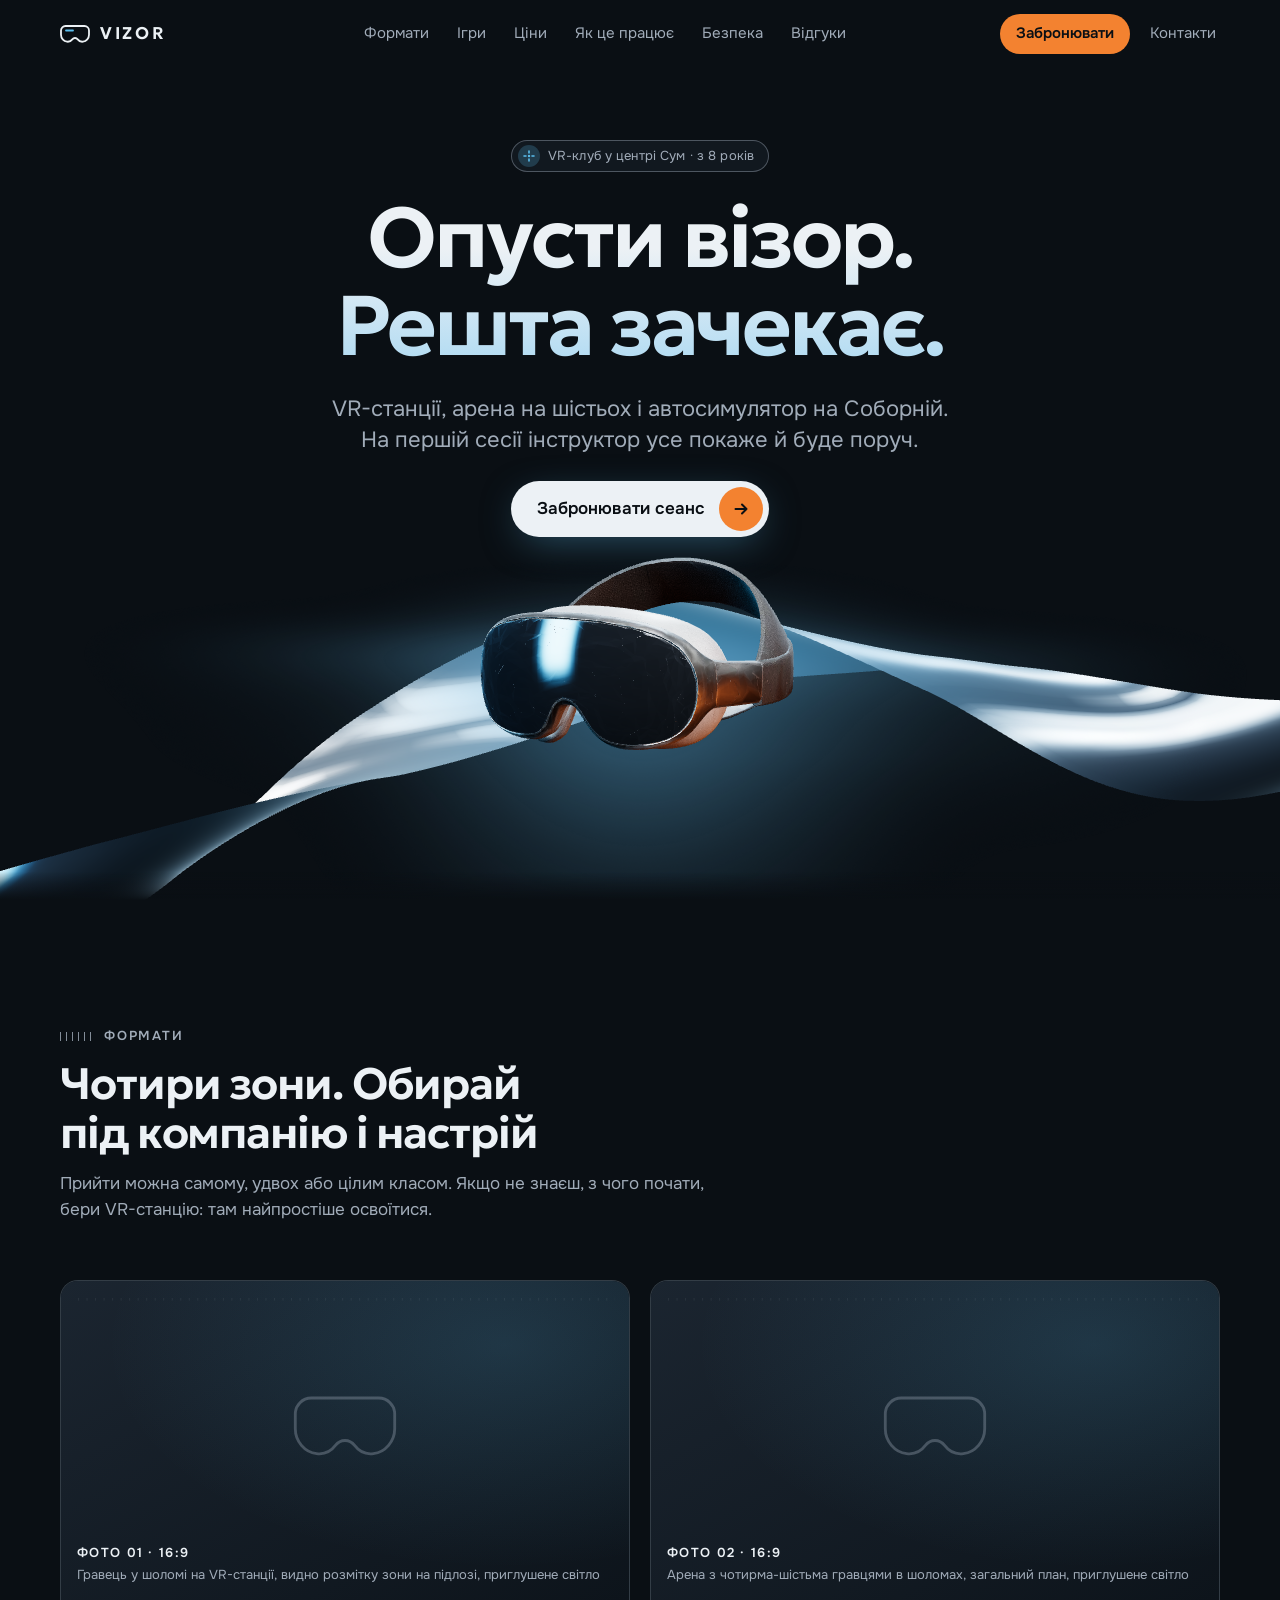
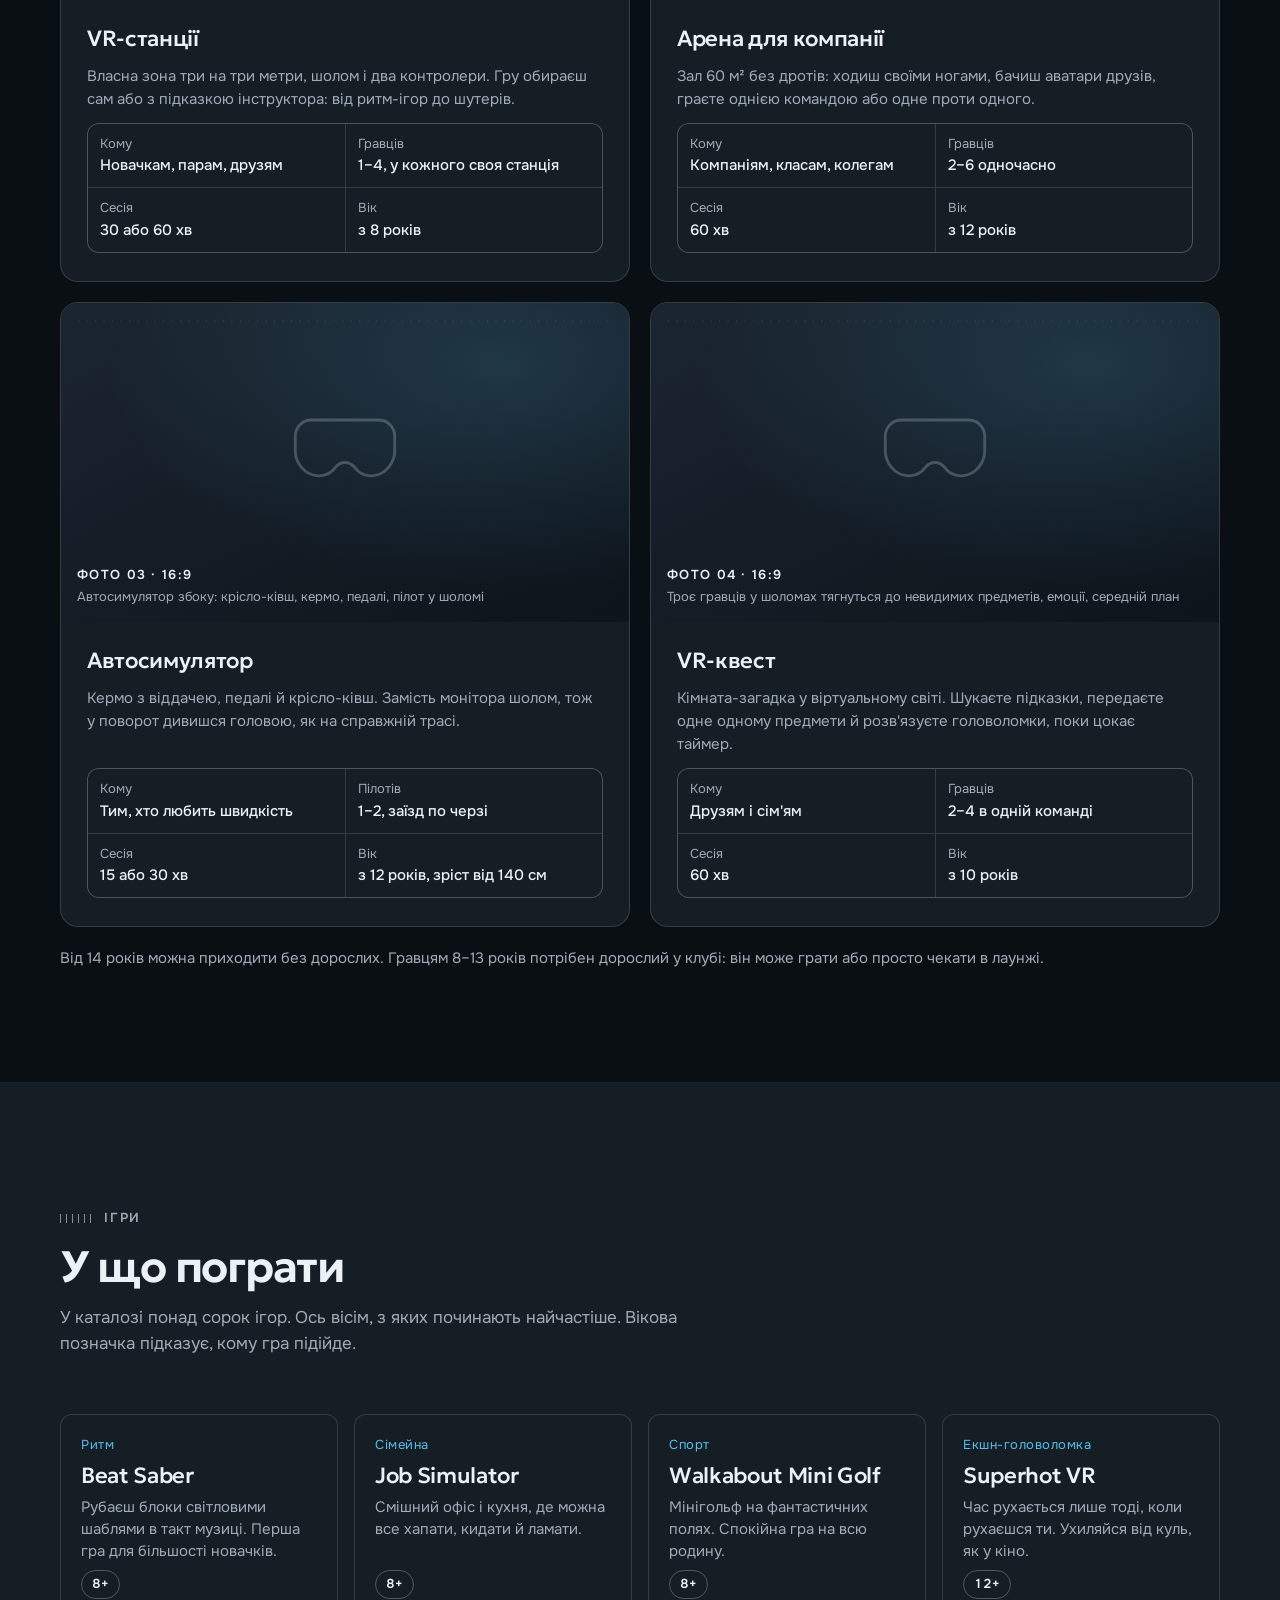
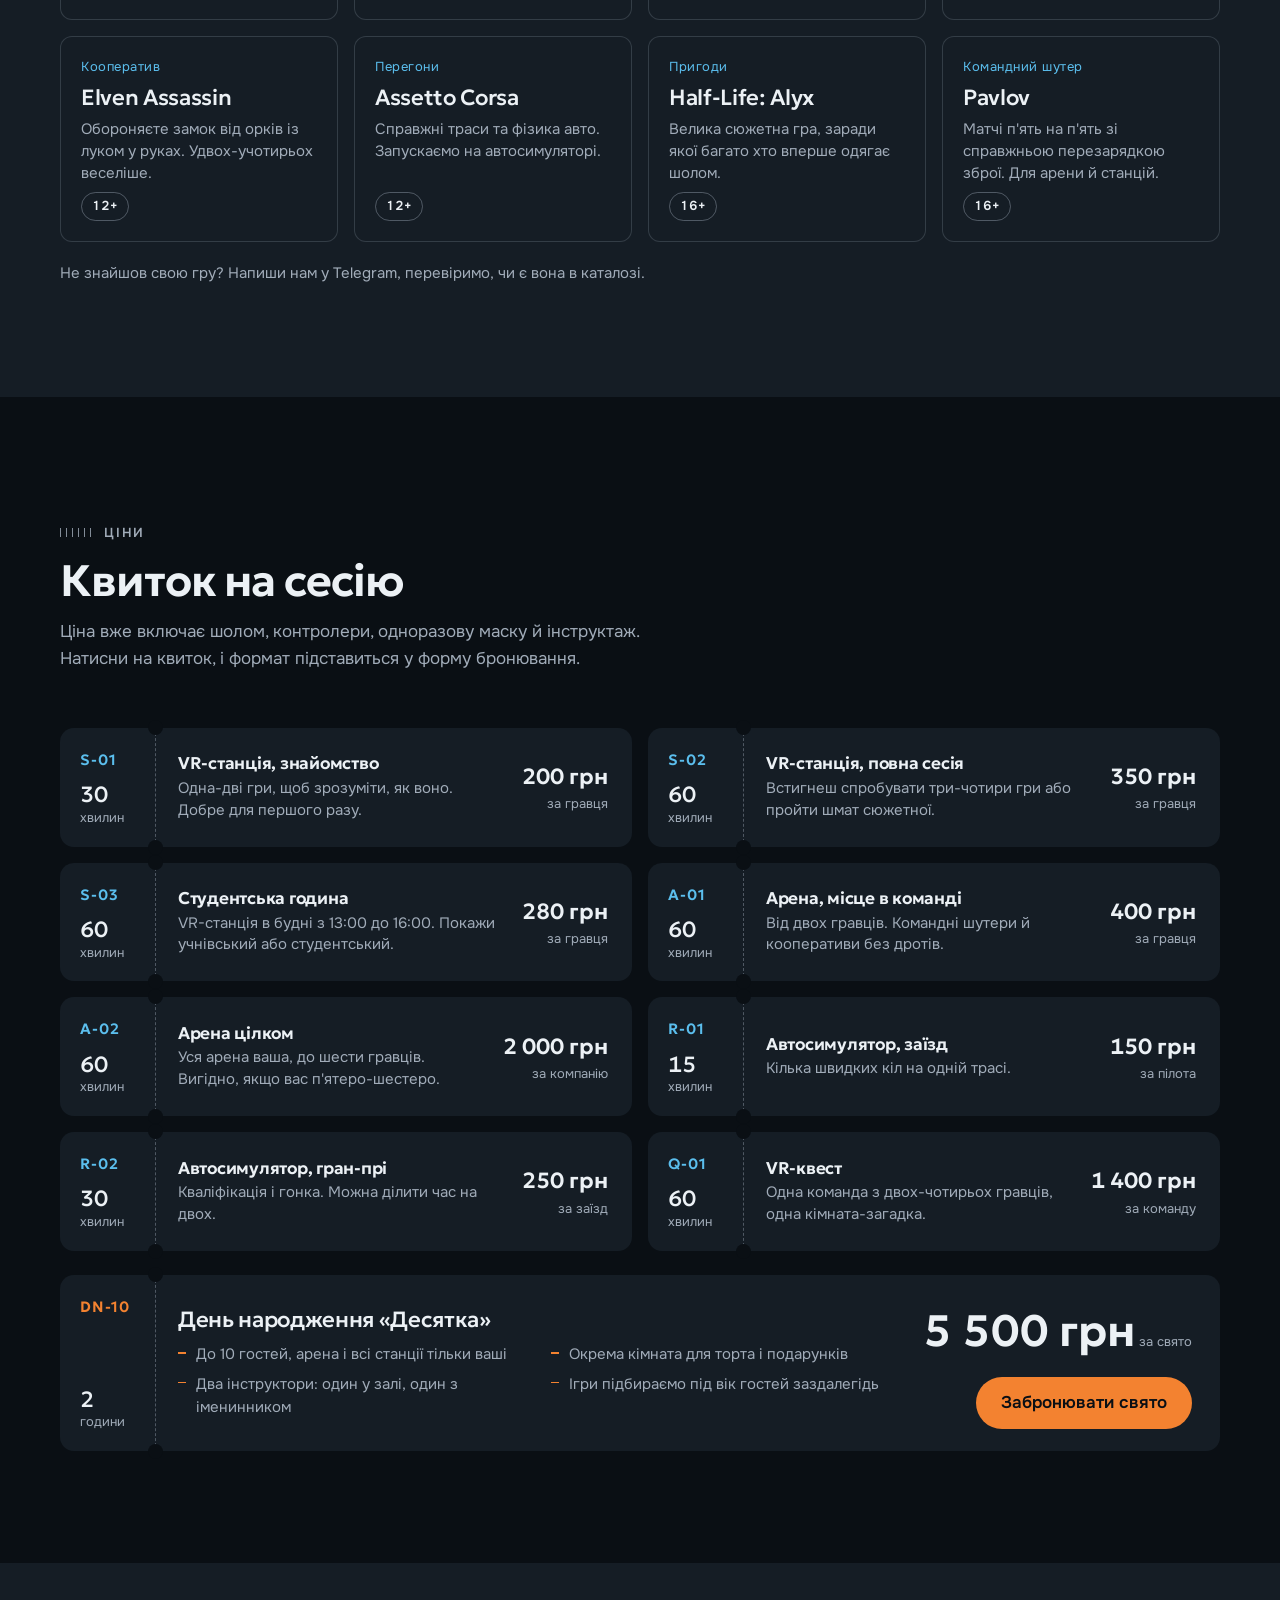
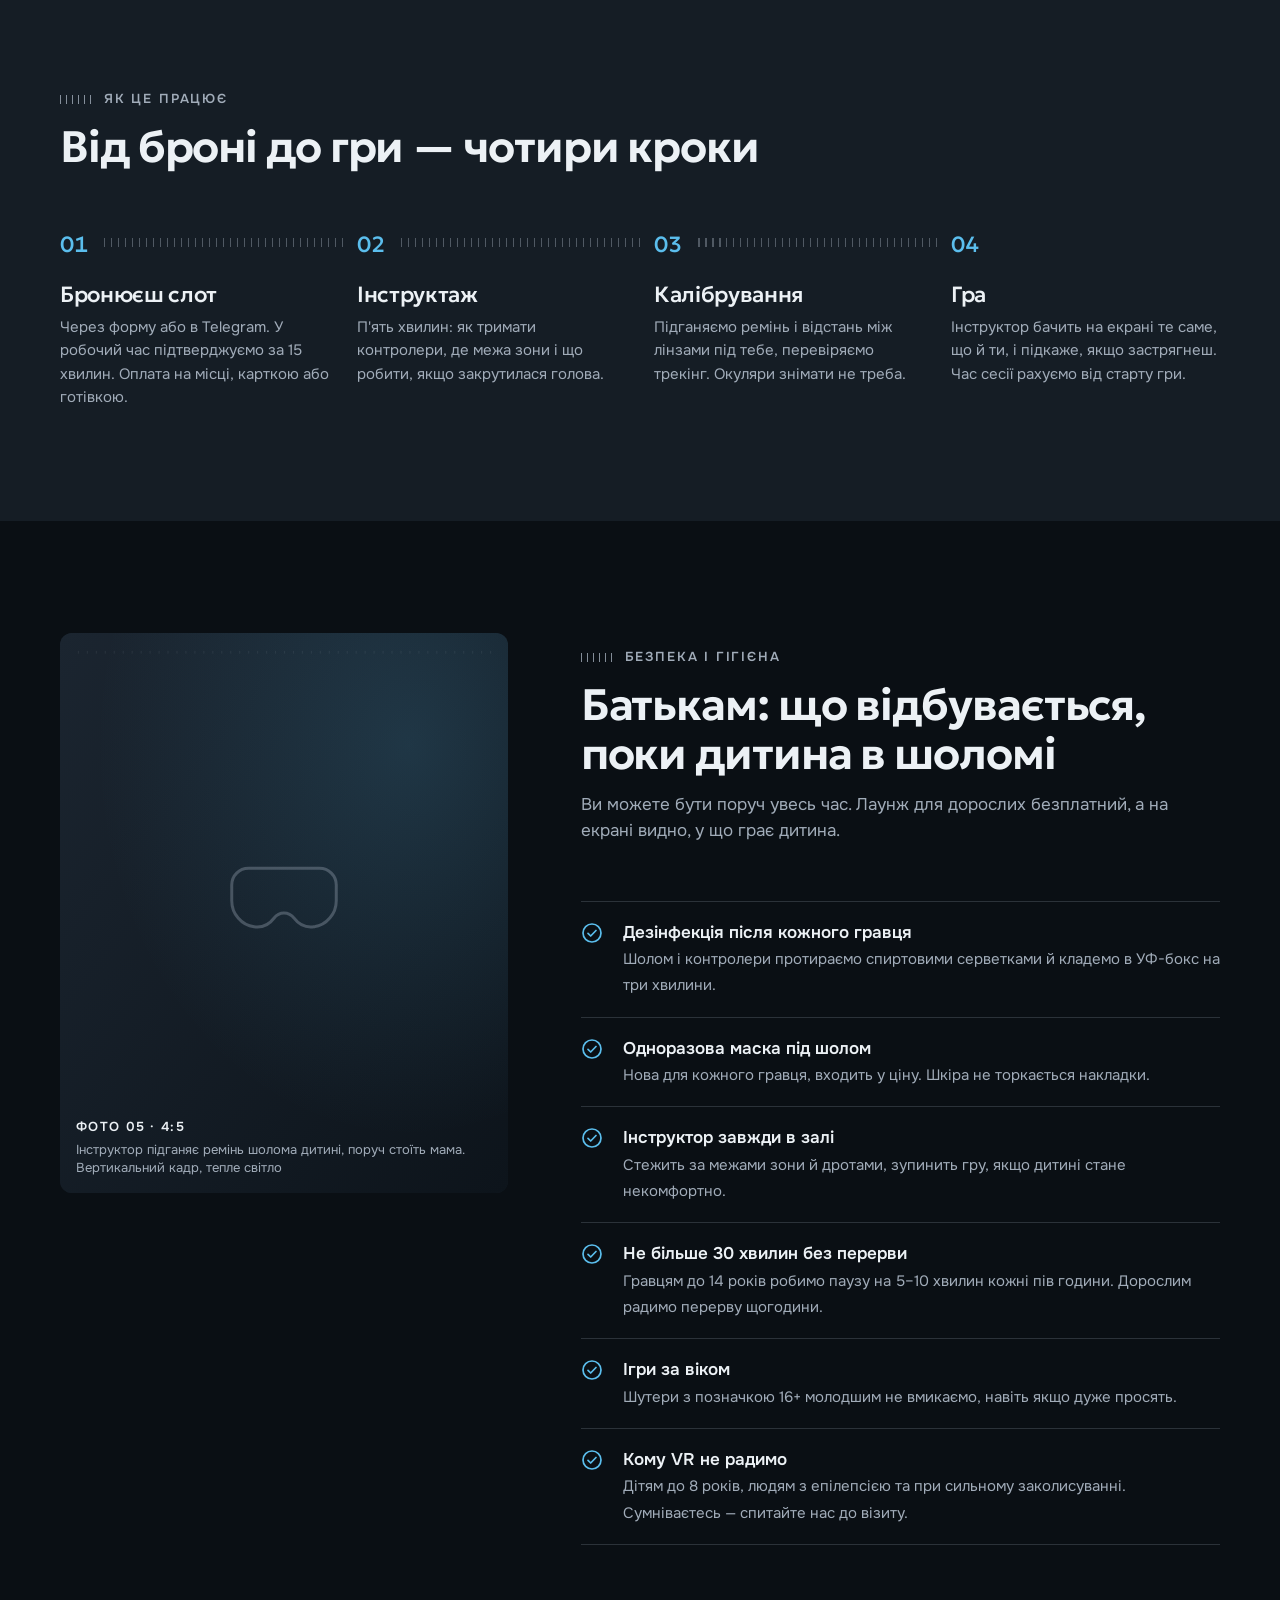
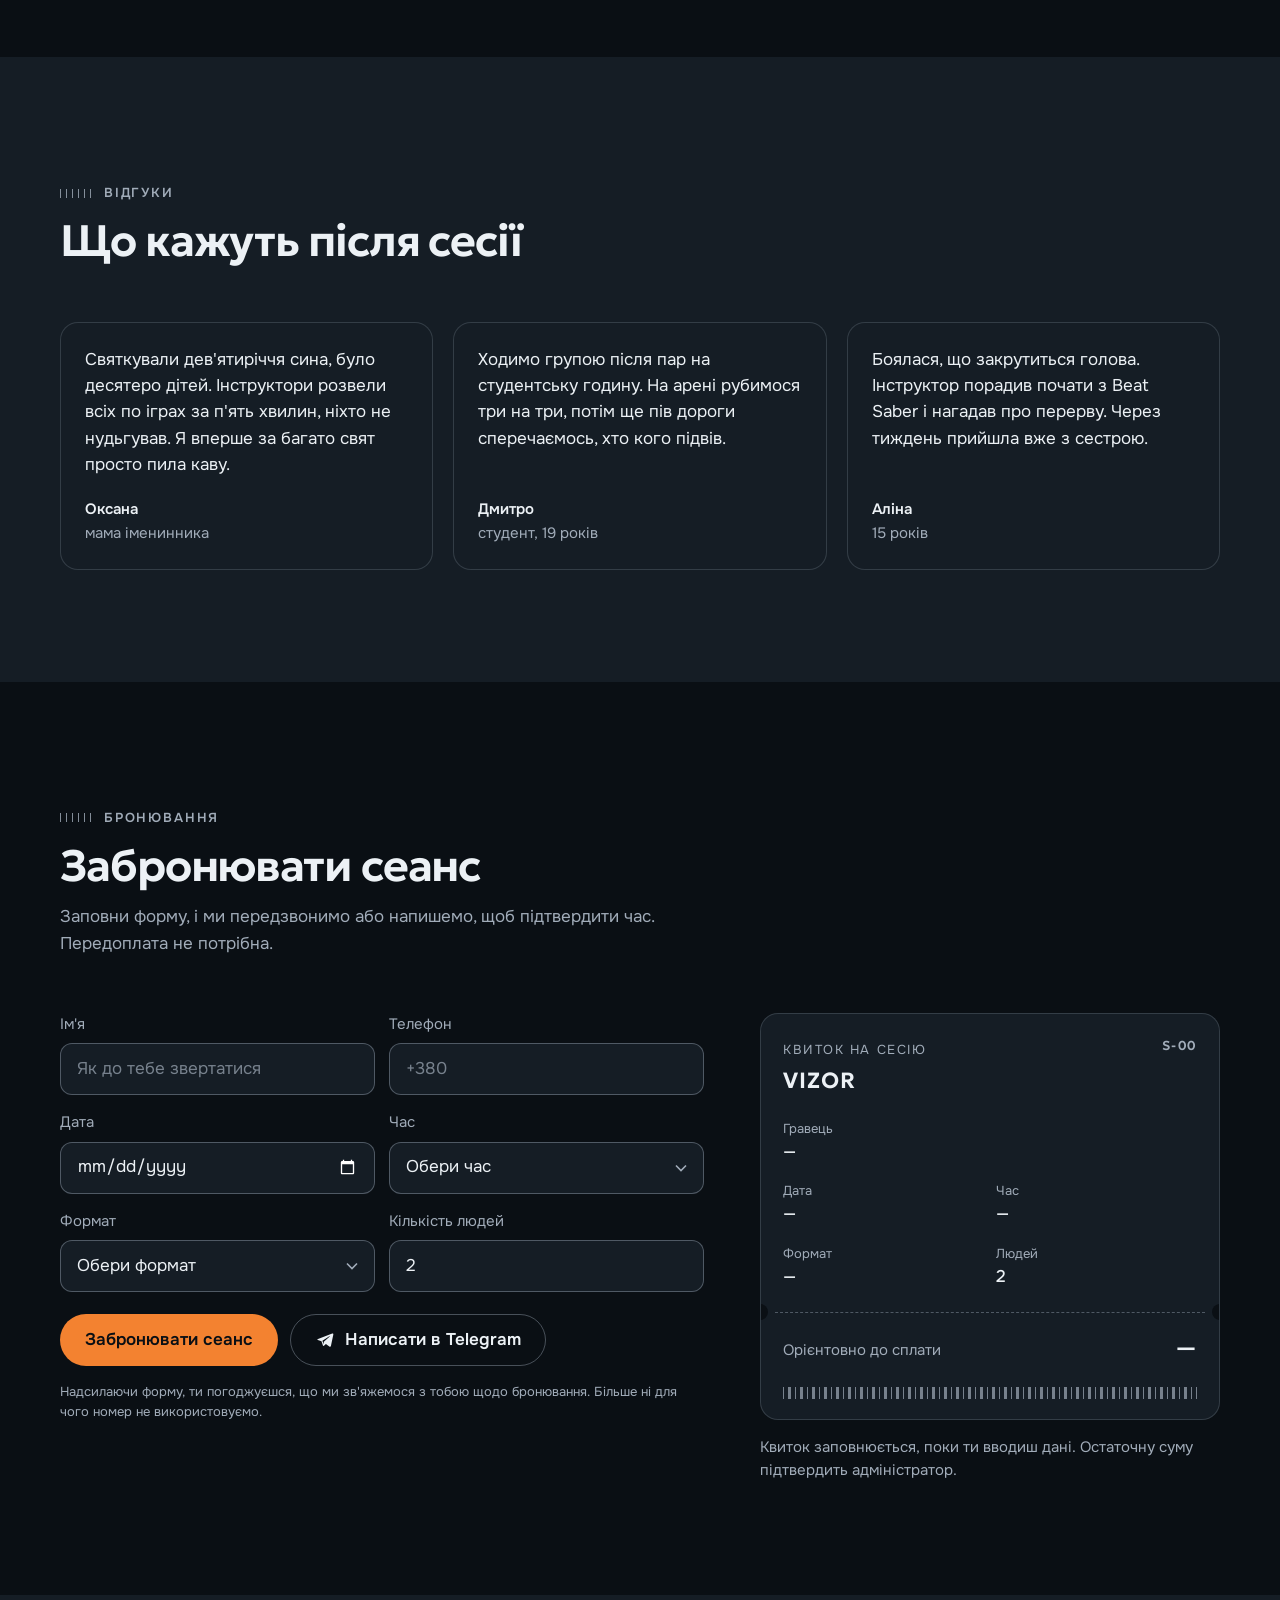
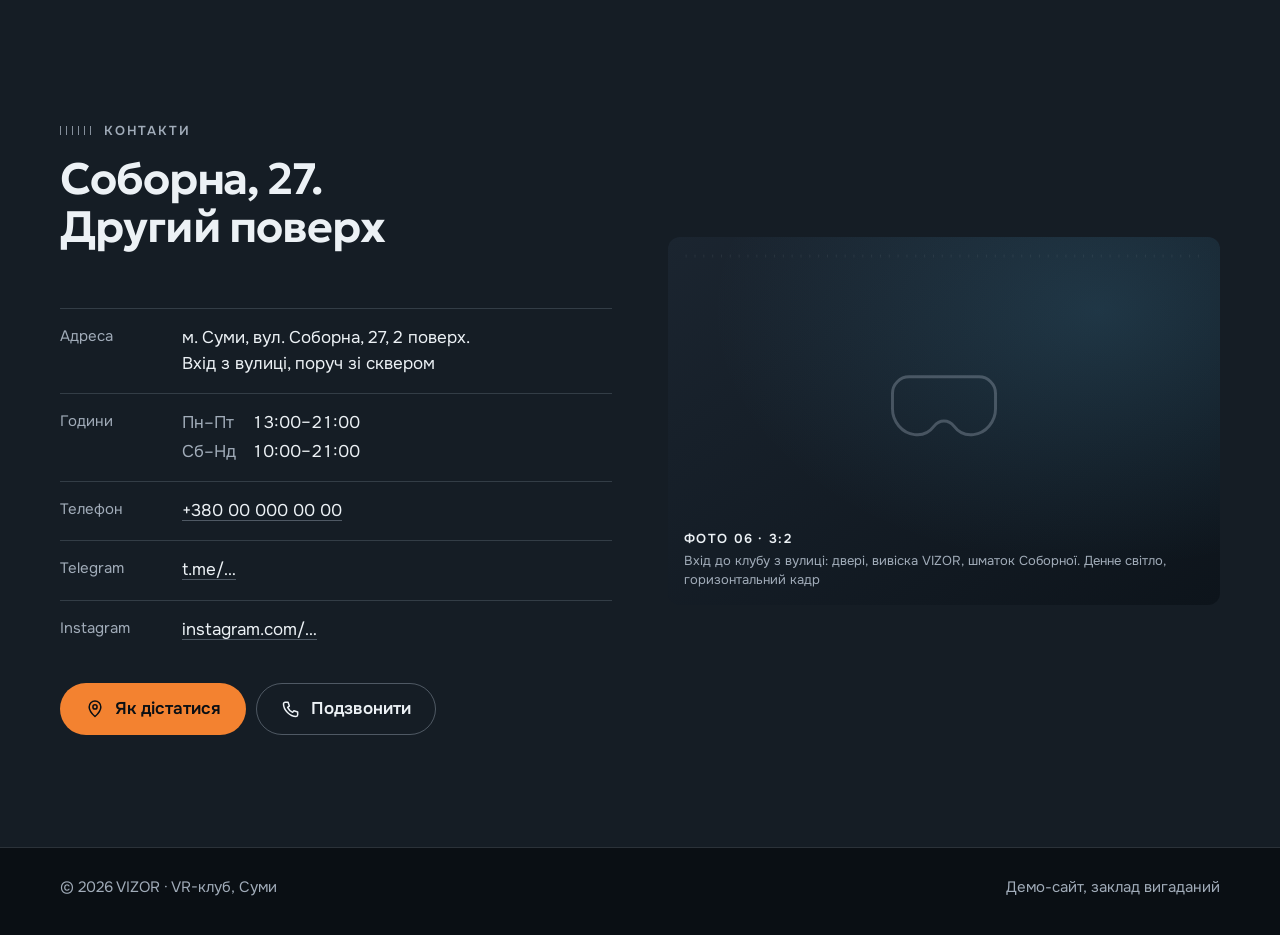
==== commit 31ba0690: "Set published GitHub Pages URL in meta tags and JSON-LD Co-Authored-By: Claude Fable 5.2 <noreply@an" ====
--- a/index.html
+++ b/index.html
@@ -6,15 +6,15 @@
 <title>VIZOR — VR-клуб у центрі Сум | Забронювати сеанс</title>
 <meta name="description" content="VR-клуб VIZOR на Соборній у Сумах: VR-станції, арена на шістьох, автосимулятор і квест. Від 200 грн за сесію, інструктор поруч. Бронюйте онлайн або в Telegram.">
 <meta name="theme-color" content="#0A0F14">
-<!-- [уточнити] Після публікації замініть https://example.com/ на справжню адресу сайту (тут і в JSON-LD нижче) -->
-<link rel="canonical" href="https://example.com/">
+<!-- Адреса сайту на GitHub Pages. Якщо переїдете на свій домен, замініть її тут, в og:* і в JSON-LD нижче -->
+<link rel="canonical" href="https://qwwxxty.github.io/portfolio-16-VR-Club-2/">
 <meta property="og:type" content="website">
 <meta property="og:locale" content="uk_UA">
 <meta property="og:site_name" content="VIZOR">
 <meta property="og:title" content="VIZOR — VR-клуб у центрі Сум">
 <meta property="og:description" content="VR-станції, арена на шістьох, автосимулятор і квест. Перша сесія — з інструктором.">
-<meta property="og:url" content="https://example.com/">
-<meta property="og:image" content="https://example.com/assets/img/og-cover.jpg">
+<meta property="og:url" content="https://qwwxxty.github.io/portfolio-16-VR-Club-2/">
+<meta property="og:image" content="https://qwwxxty.github.io/portfolio-16-VR-Club-2/assets/img/og-cover.jpg">
 <meta property="og:image:width" content="1200">
 <meta property="og:image:height" content="630">
 <meta name="twitter:card" content="summary_large_image">
@@ -45,8 +45,8 @@
   "@type": "EntertainmentBusiness",
   "name": "VIZOR",
   "description": "VR-клуб у центрі Сум: VR-станції, арена, автосимулятор і квест.",
-  "url": "https://example.com/",
-  "image": "https://example.com/assets/img/og-cover.jpg",
+  "url": "https://qwwxxty.github.io/portfolio-16-VR-Club-2/",
+  "image": "https://qwwxxty.github.io/portfolio-16-VR-Club-2/assets/img/og-cover.jpg",
   "telephone": "+380000000000",
   "priceRange": "150–5500 грн",
   "currenciesAccepted": "UAH",
--- a/styles.css
+++ b/styles.css
@@ -8,7 +8,7 @@
   --muted: #A1ACB9;     /* oklch(0.740 0.022 250) */
   --accent: #F38230;    /* oklch(0.720 0.165 52)  — помаранчевий анод, головна кнопка */
   --accent-2: #5BBEED;  /* oklch(0.760 0.115 232) — крижаний блік, деталі */
-  --glow: #1387D8;      /* похідний: глибший відтінок --accent-2, лише для світіння за шоломом */
+  --glow: #5AA8D4;      /* oklch(0.70 0.10 235) — похідний від --accent-2, лише для світіння за шоломом */
 
   --line: color-mix(in oklab, var(--muted) 22%, transparent);
   --line-strong: color-mix(in oklab, var(--muted) 42%, transparent);
@@ -157,16 +157,20 @@
   transition: opacity .5s ease;
 }
 .hero__glow { /* світіння за шоломом для постера і статичного режиму; у живій сцені його малює шейдер */
-  position: absolute; z-index: 1; pointer-events: none; left: 50%; top: calc(100% - var(--helm) * 0.60);
-  width: calc(var(--helm) * 2.1); aspect-ratio: 1; transform: translate(-50%, -50%);
-  background: radial-gradient(closest-side,
-    color-mix(in oklab, color-mix(in oklab, var(--glow) 80%, var(--accent-2)) 30%, transparent) 0%,
-    color-mix(in oklab, var(--glow) 17%, transparent) 30%,
-    color-mix(in oklab, var(--glow) 5%, transparent) 58%, transparent 80%);
-  filter: blur(70px);
+  position: absolute; z-index: 1; pointer-events: none; left: 50%; top: calc(100% - var(--helm) * 0.63);
+  width: calc(var(--helm) * 3.4); height: calc(var(--helm) * 1.9); transform: translate(-50%, -50%);
+  background:
+    radial-gradient(calc(var(--helm) * 0.86) calc(var(--helm) * 0.86) at 50% 50%,
+      color-mix(in oklab, var(--glow) 56%, transparent) 0%,
+      color-mix(in oklab, var(--glow) 34%, transparent) 30%,
+      color-mix(in oklab, var(--glow) 10%, transparent) 62%, transparent 100%),
+    radial-gradient(48% 16% at 50% 52%,
+      color-mix(in oklab, var(--glow) 26%, transparent) 0%,
+      color-mix(in oklab, var(--glow) 8%, transparent) 60%, transparent 100%);
+  filter: blur(46px);
   /* зверху гасимо до нуля біля низу кнопки: кнопка і текст на чистому тлі */
-  -webkit-mask-image: linear-gradient(to bottom, transparent calc(50% - var(--helm) * 0.26), #000 calc(50% + var(--helm) * 0.08));
-  mask-image: linear-gradient(to bottom, transparent calc(50% - var(--helm) * 0.26), #000 calc(50% + var(--helm) * 0.08));
+  -webkit-mask-image: linear-gradient(to bottom, transparent calc(50% - var(--helm) * 0.20), #000 calc(50% + var(--helm) * 0.04));
+  mask-image: linear-gradient(to bottom, transparent calc(50% - var(--helm) * 0.20), #000 calc(50% + var(--helm) * 0.04));
   transition: opacity .9s ease;
 }
 .hero.is-live .hero__glow { opacity: 0; }
